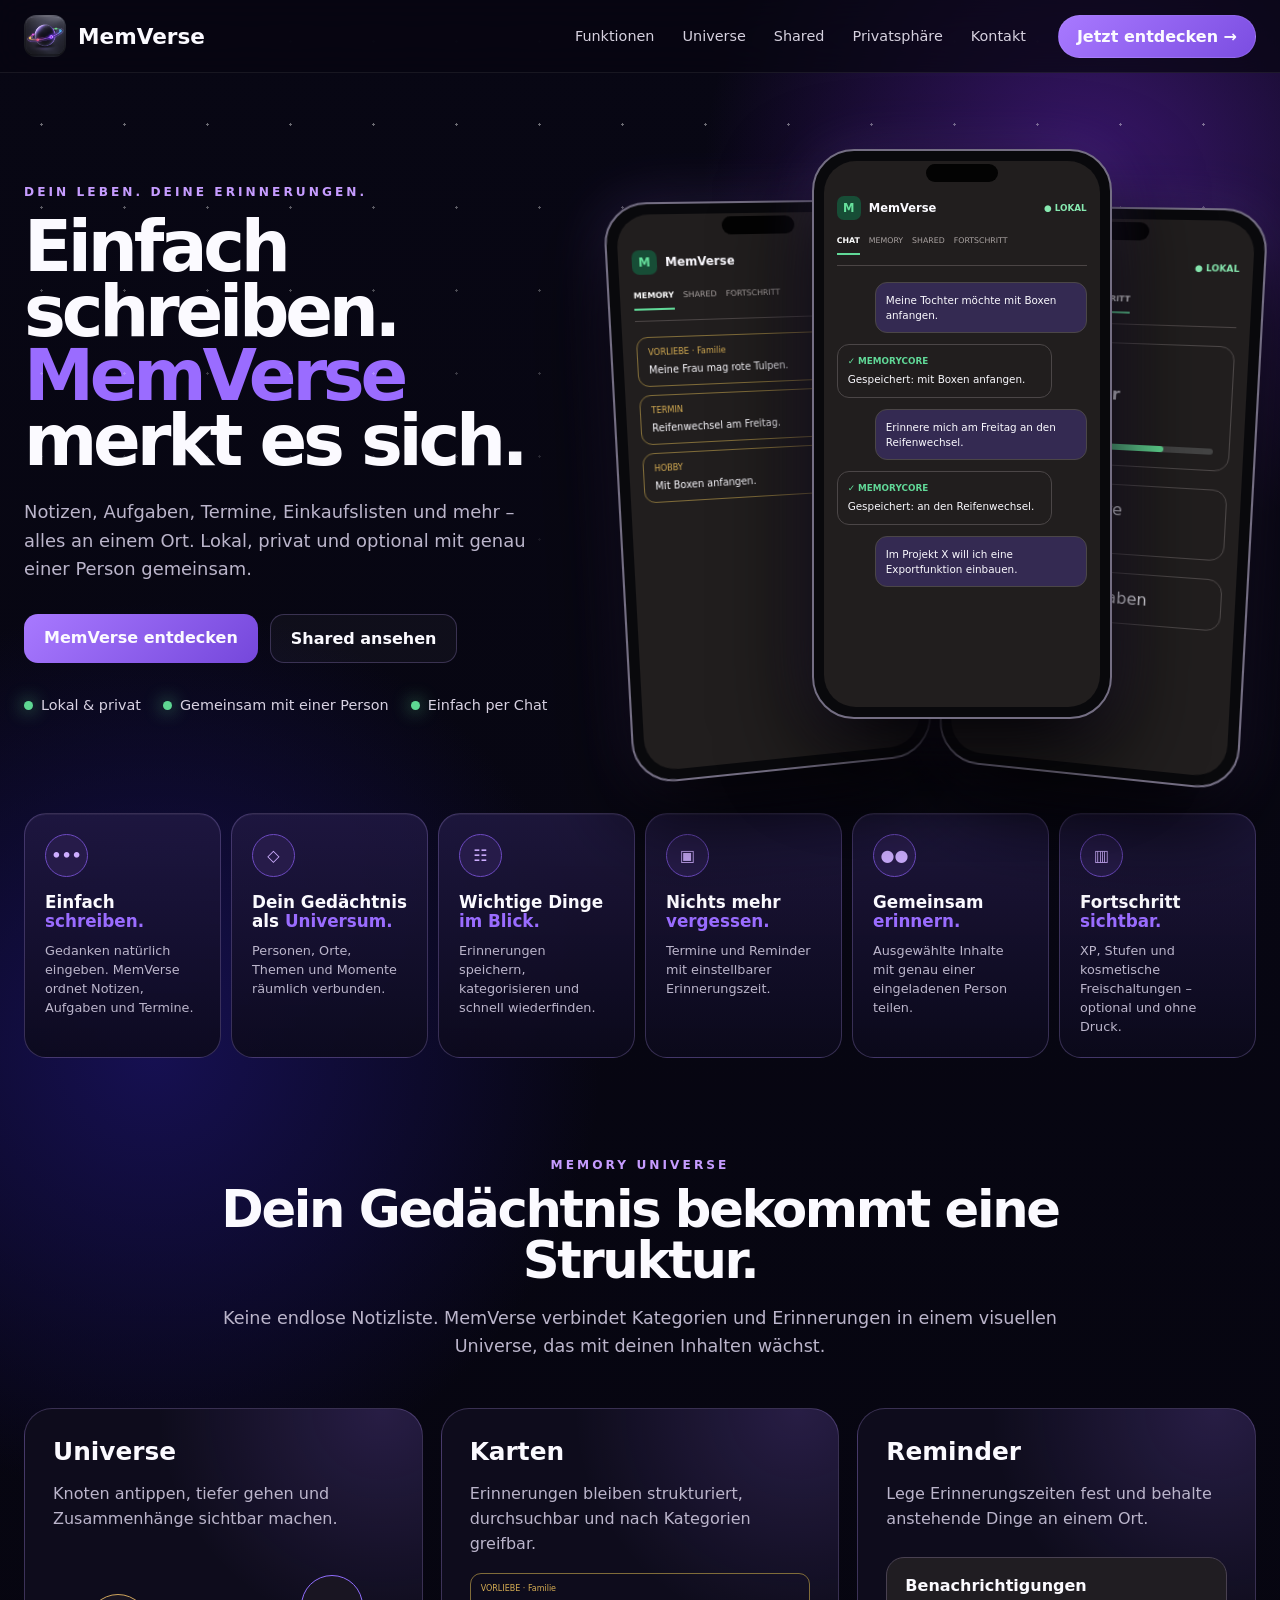
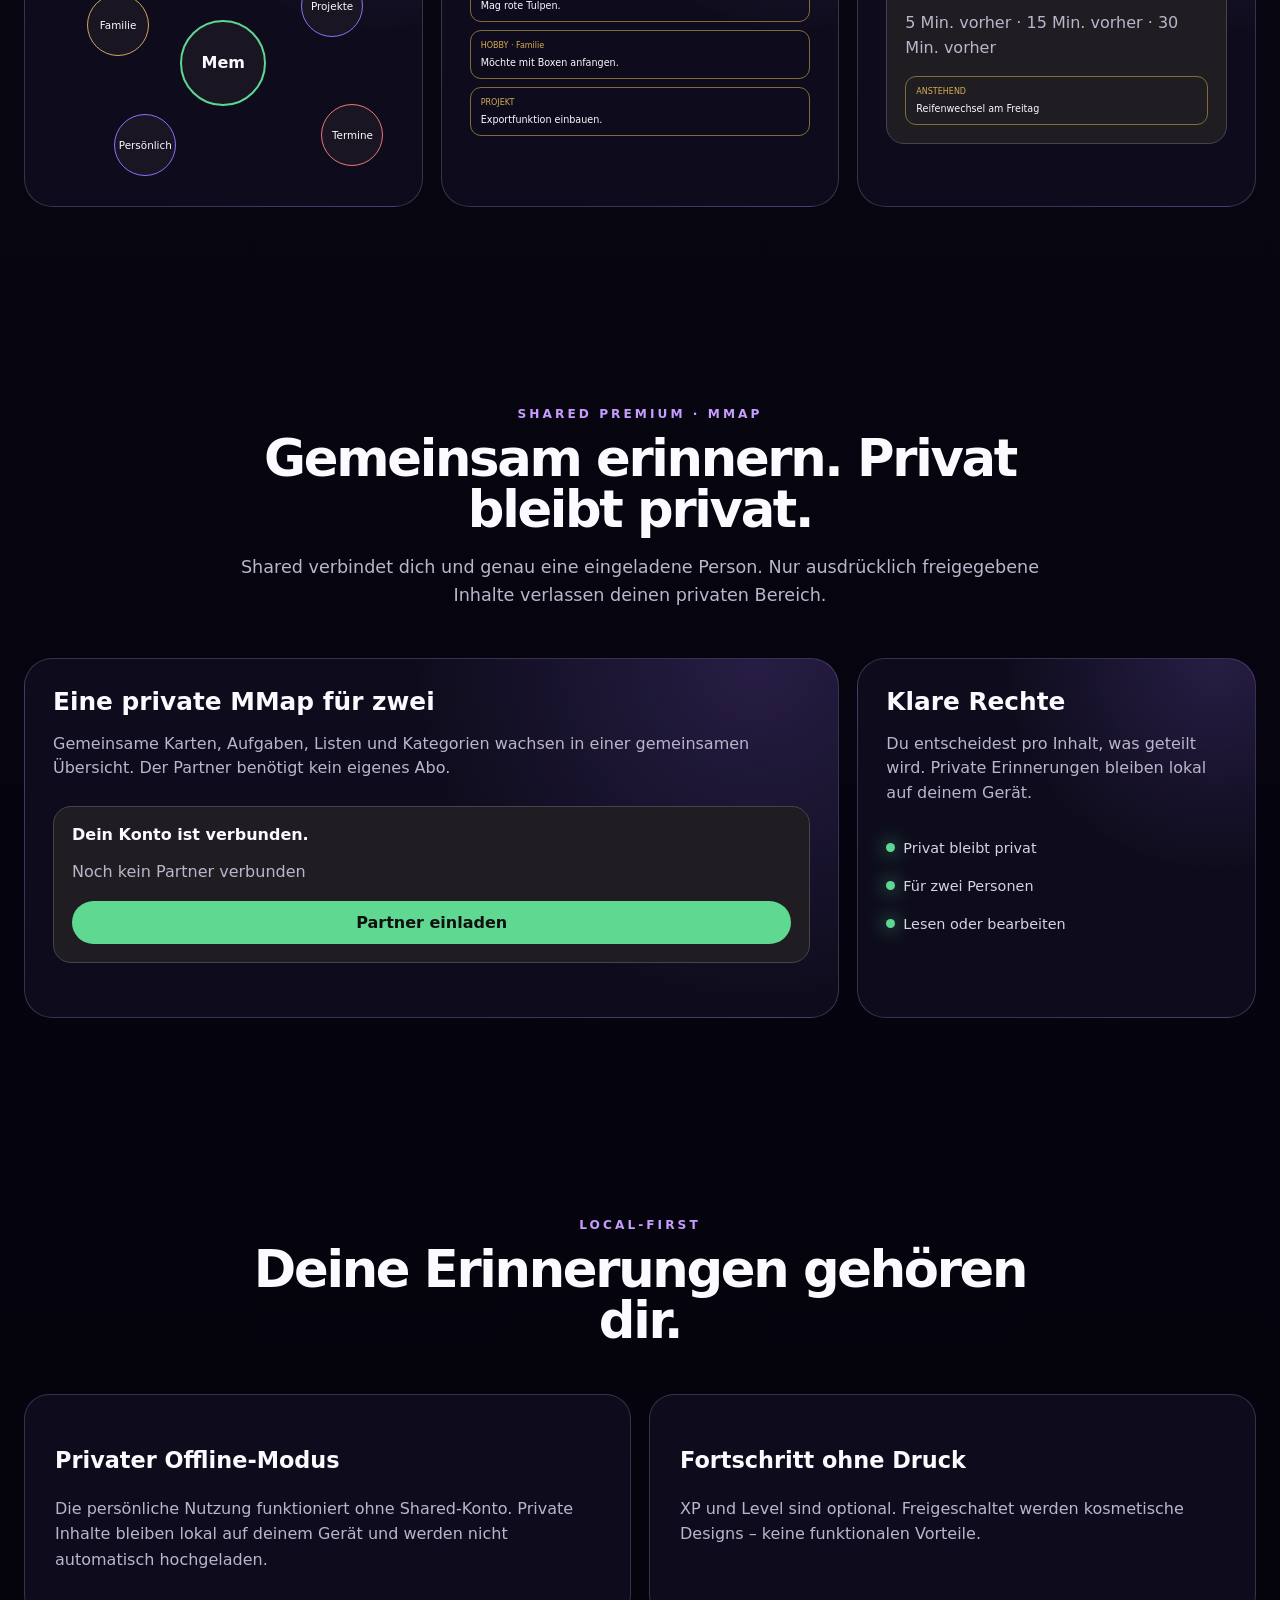
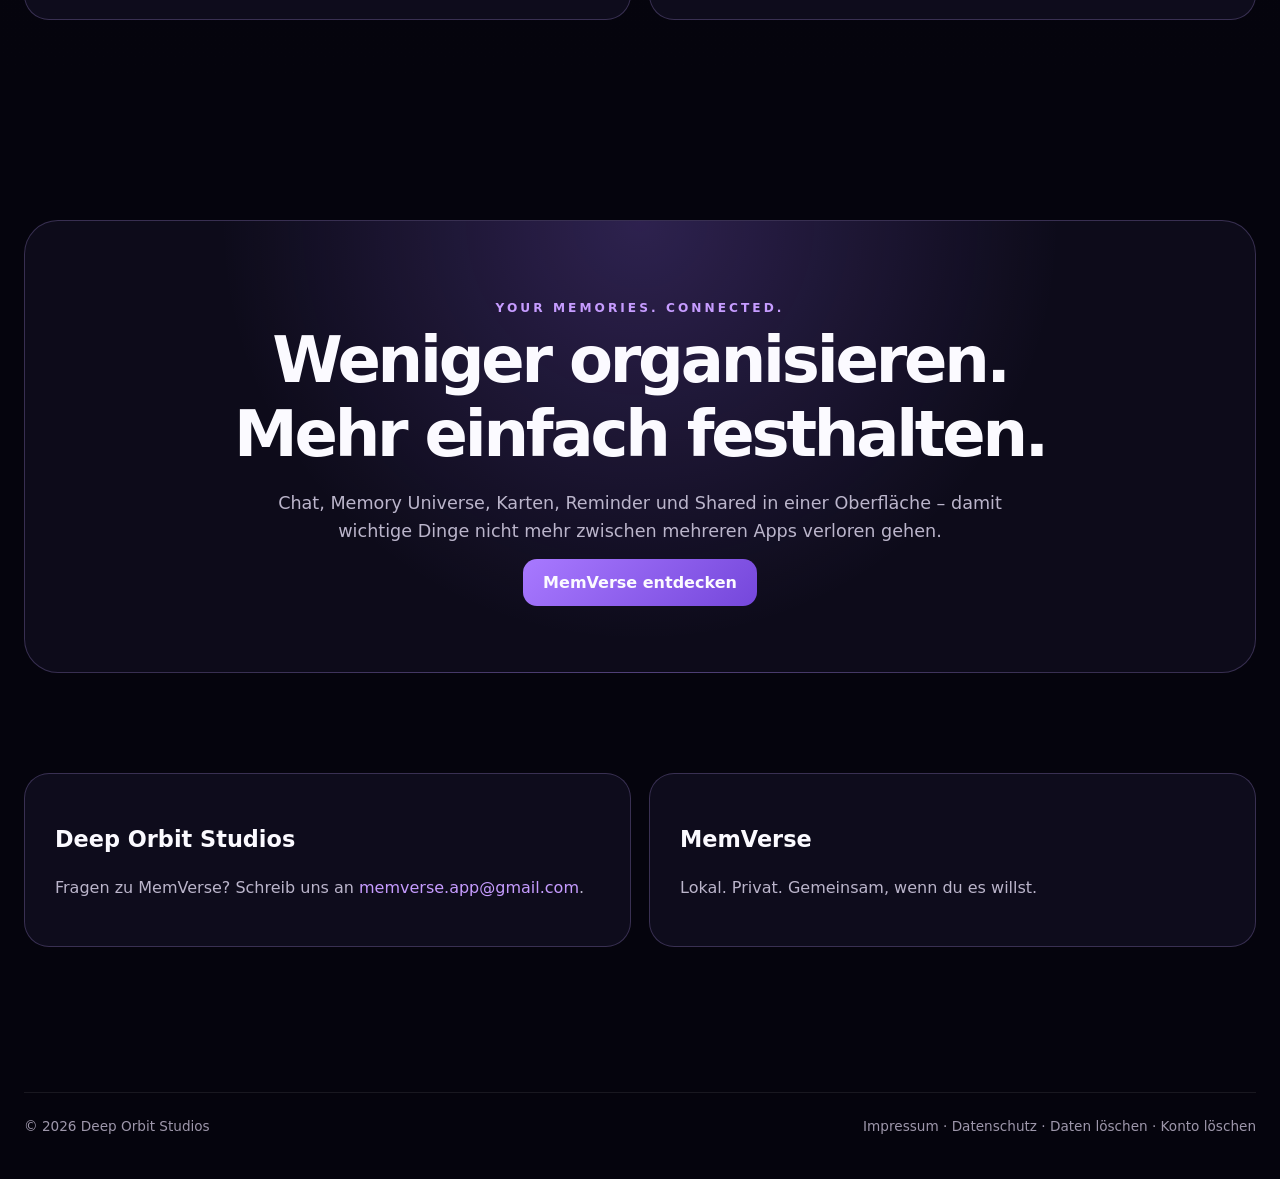
==== index.html @ f41ac32b "Restore MemVerse local impressum link" ====
<!doctype html>
<html lang="de"><head><meta charset="utf-8"><meta name="viewport" content="width=device-width,initial-scale=1">
<title>MemVerse — Einfach schreiben. MemVerse merkt es sich.</title>
<meta name="description" content="MemVerse verbindet Chat, Erinnerungen, Aufgaben, Termine und Shared in deinem persönlichen Memory Universe. Lokal, privat und optional gemeinsam.">
<meta name="theme-color" content="#090816"><link rel="icon" href="assets/memverse-app-icon.png">
<style>
:root{--bg:#070611;--panel:#111022;--panel2:#17142c;--text:#fbfaff;--muted:#bbb5cb;--violet:#9a6cff;--violet2:#c69cff;--green:#5ed792;--line:rgba(193,162,255,.24);--max:1440px}*{box-sizing:border-box}html{scroll-behavior:smooth}body{margin:0;color:var(--text);font-family:Inter,ui-sans-serif,system-ui,-apple-system,"Segoe UI",sans-serif;background:radial-gradient(circle at 85% 4%,#3a176d 0,transparent 24rem),radial-gradient(circle at 12% 24%,#161052 0,transparent 28rem),linear-gradient(#080714,#05040d 75%);overflow-x:hidden}body:before{content:"";position:fixed;inset:0;pointer-events:none;opacity:.5;background-image:radial-gradient(circle,#fff 0 1px,transparent 1.4px);background-size:83px 83px;mask-image:linear-gradient(#000,transparent 70%)}a{color:inherit;text-decoration:none}.wrap{width:min(var(--max),calc(100% - 48px));margin:auto}header{position:sticky;top:0;z-index:20;background:rgba(7,6,17,.72);backdrop-filter:blur(18px);border-bottom:1px solid rgba(255,255,255,.07)}nav{height:72px;display:flex;align-items:center;gap:32px}.brand{display:flex;align-items:center;gap:12px;font-weight:900;font-size:1.35rem;margin-right:auto}.brand img{width:42px;height:42px;border-radius:12px}.nav{display:flex;gap:28px;color:#d6d1df;font-size:.9rem}.pill{padding:11px 18px;border:1px solid var(--line);border-radius:999px;background:linear-gradient(135deg,#a879ff,#7b4de1);font-weight:800}.hero{min-height:700px;padding:76px 0 54px;display:grid;grid-template-columns:.9fr 1.1fr;gap:44px;align-items:center}.eyebrow{font-size:.76rem;letter-spacing:.25em;text-transform:uppercase;color:var(--violet2);font-weight:900}h1{font-size:clamp(3rem,5.5vw,6.2rem);line-height:.92;letter-spacing:-.06em;margin:16px 0 24px}h1 em{font-style:normal;color:var(--violet)}.lead{font-size:clamp(1.05rem,1.4vw,1.35rem);line-height:1.6;color:var(--muted);max-width:700px}.hero-actions{display:flex;gap:12px;flex-wrap:wrap;margin-top:30px}.btn{padding:14px 20px;border-radius:14px;border:1px solid var(--line);font-weight:800;background:rgba(255,255,255,.035)}.btn.primary{background:linear-gradient(135deg,#a879ff,#7547db);border:0}.proofs{display:flex;gap:22px;flex-wrap:wrap;margin-top:34px;color:#d8d2e2;font-size:.9rem}.proofs span{display:flex;align-items:center;gap:8px}.proofs i{width:9px;height:9px;border-radius:50%;background:var(--green);box-shadow:0 0 18px var(--green)}
.devices{position:relative;height:600px;perspective:1300px}.phone{position:absolute;width:300px;height:570px;border:2px solid #746e83;border-radius:42px;background:#09090c;padding:10px;box-shadow:0 35px 90px #000,0 0 55px rgba(154,108,255,.22);overflow:hidden}.phone:before{content:"";position:absolute;z-index:5;top:13px;left:50%;transform:translateX(-50%);width:72px;height:18px;border-radius:20px;background:#030303}.screen{height:100%;border-radius:32px;background:#211e1e;overflow:hidden;padding:25px 13px 12px}.p1{left:3%;top:52px;transform:rotateY(12deg) rotateZ(-3deg);z-index:1}.p2{left:32%;top:0;z-index:3}.p3{right:1%;top:58px;transform:rotateY(-12deg) rotateZ(3deg);z-index:2}.apphead{display:flex;align-items:center;gap:8px;font-size:.72rem;font-weight:800;margin:10px 0 16px}.miniicon{width:24px;height:24px;border-radius:7px;background:#174d36;color:#66e19d;display:grid;place-items:center}.local{margin-left:auto;color:#87e9b0;font-size:.55rem}.tabs{display:flex;gap:9px;font-size:.49rem;color:#a9a2a1;border-bottom:1px solid #4b4545;padding-bottom:10px}.tabs b{color:#fff;border-bottom:2px solid #61d998;padding-bottom:8px}.chat{display:grid;gap:11px;margin-top:16px}.bubble{font-size:.65rem;line-height:1.4;padding:10px;border-radius:12px;border:1px solid #4b4647}.bubble.me{margin-left:38px;background:#342a52}.bubble.ok{margin-right:35px}.ok strong{display:block;color:#61d998;font-size:.55rem;margin-bottom:5px}.cardlist{display:grid;gap:8px;margin-top:15px}.memcard{border:1px solid #806c39;border-radius:11px;padding:10px;font-size:.6rem}.memcard small{display:block;color:#d6ad53;margin-bottom:7px}.level{margin-top:18px;border:1px solid #4d4848;border-radius:14px;padding:15px}.level small{color:#e4bd6c}.level h3{font-size:1rem;margin:7px 0}.xp{color:#62da93;font-weight:900}.bar{height:6px;border-radius:10px;background:#444;margin-top:14px}.bar i{display:block;width:78%;height:100%;background:#61da92;border-radius:10px}
.feature-strip{display:grid;grid-template-columns:repeat(6,1fr);gap:10px;margin:10px auto 0}.feature{min-height:175px;padding:20px;border:1px solid var(--line);border-radius:22px;background:linear-gradient(180deg,rgba(33,25,67,.82),rgba(12,10,28,.9));box-shadow:inset 0 1px rgba(255,255,255,.05)}.ico{width:43px;height:43px;border-radius:50%;display:grid;place-items:center;background:#261b49;border:1px solid #6d4ac1;color:#cdaeff;margin-bottom:16px;font-weight:900}.feature h3{font-size:1.05rem;margin:0 0 9px;line-height:1.15}.feature h3 span{color:var(--violet)}.feature p{font-size:.8rem;line-height:1.5;color:var(--muted);margin:0}.section{padding:100px 0}.section-head{text-align:center;max-width:850px;margin:0 auto 48px}.section-head h2{font-size:clamp(2.2rem,4vw,4rem);line-height:1;letter-spacing:-.045em;margin:12px 0 18px}.section-head p{color:var(--muted);font-size:1.1rem;line-height:1.6}.showcase{display:grid;grid-template-columns:repeat(3,1fr);gap:18px}.show{min-height:360px;border:1px solid var(--line);border-radius:28px;padding:28px;background:radial-gradient(circle at 90% 0,rgba(154,108,255,.18),transparent 42%),#0e0c1c;overflow:hidden}.show h3{font-size:1.55rem;margin:0 0 8px}.show p{color:var(--muted);line-height:1.55}.orbit{height:230px;position:relative;margin-top:15px}.core,.node{position:absolute;border-radius:50%;display:grid;place-items:center;border:1px solid #916eff;background:#191522}.core{width:86px;height:86px;left:50%;top:50%;transform:translate(-50%,-50%);border:2px solid #5ed792;font-weight:900}.node{width:62px;height:62px;font-size:.65rem}.n1{left:10%;top:20%;border-color:#d0a65d}.n2{right:9%;top:12%}.n3{right:3%;bottom:5%;border-color:#ee7777}.n4{left:18%;bottom:1%}.sharebox{margin-top:25px;border:1px solid #494151;border-radius:18px;padding:18px;background:#201d22}.sharebox .invite{margin-top:15px;background:#5fd891;color:#111;border-radius:999px;text-align:center;padding:12px;font-weight:900}.privacy{display:grid;grid-template-columns:1fr 1fr;gap:18px}.privacy>div{padding:30px;border:1px solid var(--line);border-radius:25px;background:#0e0c1c}.privacy h3{font-size:1.4rem}.privacy p{color:var(--muted);line-height:1.6}.cta{text-align:center;padding:80px 28px;border:1px solid var(--line);border-radius:34px;background:radial-gradient(circle at 50% 0,rgba(154,108,255,.23),transparent 55%),#0d0b1a}.cta h2{font-size:clamp(2.4rem,5vw,5rem);letter-spacing:-.05em;margin:8px auto 18px}.cta p{max-width:760px;margin:0 auto 28px;color:var(--muted);font-size:1.1rem;line-height:1.6}footer{padding:45px 0;color:#9e97ab;font-size:.85rem}.foot{border-top:1px solid rgba(255,255,255,.08);padding-top:25px;display:flex;justify-content:space-between;gap:20px;flex-wrap:wrap}
@media(max-width:1100px){.hero{grid-template-columns:1fr}.devices{max-width:800px;width:100%;margin:auto}.feature-strip{grid-template-columns:repeat(3,1fr)}.showcase{grid-template-columns:1fr 1fr}}@media(max-width:700px){.wrap{width:min(100% - 24px,var(--max))}.nav{display:none}.hero{padding-top:55px}.devices{height:520px}.phone{width:245px;height:470px}.p1{left:-7%}.p2{left:23%}.p3{right:-8%}.feature-strip{grid-template-columns:1fr 1fr}.showcase,.privacy{grid-template-columns:1fr}.section{padding:72px 0}}@media(max-width:470px){.devices{height:440px}.phone{width:205px;height:405px;border-radius:32px}.screen{border-radius:24px;padding:20px 9px}.p1{left:-17%}.p2{left:18%}.p3{right:-18%}.feature-strip{grid-template-columns:1fr}.proofs{display:grid;gap:10px}}
</style></head><body>
<header><div class="wrap"><nav><a class="brand" href="#top"><img src="assets/memverse-app-icon.png" alt="MemVerse"><span>MemVerse</span></a><div class="nav"><a href="#funktionen">Funktionen</a><a href="#universe">Universe</a><a href="#shared">Shared</a><a href="#privat">Privatsphäre</a><a href="#kontakt">Kontakt</a></div><a class="pill" href="#funktionen">Jetzt entdecken →</a></nav></div></header>
<main id="top"><section class="wrap hero"><div><div class="eyebrow">Dein Leben. Deine Erinnerungen.</div><h1>Einfach schreiben.<br><em>MemVerse</em> merkt es sich.</h1><p class="lead">Notizen, Aufgaben, Termine, Einkaufslisten und mehr – alles an einem Ort. Lokal, privat und optional mit genau einer Person gemeinsam.</p><div class="hero-actions"><a class="btn primary" href="#funktionen">MemVerse entdecken</a><a class="btn" href="#shared">Shared ansehen</a></div><div class="proofs"><span><i></i>Lokal & privat</span><span><i></i>Gemeinsam mit einer Person</span><span><i></i>Einfach per Chat</span></div></div>
<div class="devices" aria-label="MemVerse App Vorschau">
<div class="phone p1"><div class="screen"><div class="apphead"><span class="miniicon">M</span>MemVerse<span class="local">● LOKAL</span></div><div class="tabs"><b>MEMORY</b><span>SHARED</span><span>FORTSCHRITT</span></div><div class="cardlist"><div class="memcard"><small>VORLIEBE · Familie</small>Meine Frau mag rote Tulpen.</div><div class="memcard"><small>TERMIN</small>Reifenwechsel am Freitag.</div><div class="memcard"><small>HOBBY</small>Mit Boxen anfangen.</div></div></div></div>
<div class="phone p2"><div class="screen"><div class="apphead"><span class="miniicon">M</span>MemVerse<span class="local">● LOKAL</span></div><div class="tabs"><b>CHAT</b><span>MEMORY</span><span>SHARED</span><span>FORTSCHRITT</span></div><div class="chat"><div class="bubble me">Meine Tochter möchte mit Boxen anfangen.</div><div class="bubble ok"><strong>✓ MEMORYCORE</strong>Gespeichert: mit Boxen anfangen.</div><div class="bubble me">Erinnere mich am Freitag an den Reifenwechsel.</div><div class="bubble ok"><strong>✓ MEMORYCORE</strong>Gespeichert: an den Reifenwechsel.</div><div class="bubble me">Im Projekt X will ich eine Exportfunktion einbauen.</div></div></div></div>
<div class="phone p3"><div class="screen"><div class="apphead"><span class="miniicon">M</span>MemVerse<span class="local">● LOKAL</span></div><div class="tabs"><span>MEMORY</span><span>SHARED</span><b>FORTSCHRITT</b></div><div class="level"><small>STUFE 3</small><h3>Funkenfänger</h3><div class="xp">360 XP</div><div class="bar"><i></i></div></div><div class="level"><b>9</b> &nbsp; Gespeicherte Gedanken</div><div class="level"><b>1</b> &nbsp; Offene Aufgaben</div></div></div></div></section>
<section id="funktionen" class="wrap"><div class="feature-strip"><article class="feature"><div class="ico">•••</div><h3>Einfach <span>schreiben.</span></h3><p>Gedanken natürlich eingeben. MemVerse ordnet Notizen, Aufgaben und Termine.</p></article><article class="feature"><div class="ico">◇</div><h3>Dein Gedächtnis als <span>Universum.</span></h3><p>Personen, Orte, Themen und Momente räumlich verbunden.</p></article><article class="feature"><div class="ico">☷</div><h3>Wichtige Dinge <span>im Blick.</span></h3><p>Erinnerungen speichern, kategorisieren und schnell wiederfinden.</p></article><article class="feature"><div class="ico">▣</div><h3>Nichts mehr <span>vergessen.</span></h3><p>Termine und Reminder mit einstellbarer Erinnerungszeit.</p></article><article class="feature"><div class="ico">●●</div><h3>Gemeinsam <span>erinnern.</span></h3><p>Ausgewählte Inhalte mit genau einer eingeladenen Person teilen.</p></article><article class="feature"><div class="ico">▥</div><h3>Fortschritt <span>sichtbar.</span></h3><p>XP, Stufen und kosmetische Freischaltungen – optional und ohne Druck.</p></article></div></section>
<section id="universe" class="wrap section"><div class="section-head"><div class="eyebrow">Memory Universe</div><h2>Dein Gedächtnis bekommt eine Struktur.</h2><p>Keine endlose Notizliste. MemVerse verbindet Kategorien und Erinnerungen in einem visuellen Universe, das mit deinen Inhalten wächst.</p></div><div class="showcase"><article class="show"><h3>Universe</h3><p>Knoten antippen, tiefer gehen und Zusammenhänge sichtbar machen.</p><div class="orbit"><div class="core">Mem</div><div class="node n1">Familie</div><div class="node n2">Projekte</div><div class="node n3">Termine</div><div class="node n4">Persönlich</div></div></article><article class="show"><h3>Karten</h3><p>Erinnerungen bleiben strukturiert, durchsuchbar und nach Kategorien greifbar.</p><div class="cardlist"><div class="memcard"><small>VORLIEBE · Familie</small>Mag rote Tulpen.</div><div class="memcard"><small>HOBBY · Familie</small>Möchte mit Boxen anfangen.</div><div class="memcard"><small>PROJEKT</small>Exportfunktion einbauen.</div></div></article><article class="show"><h3>Reminder</h3><p>Lege Erinnerungszeiten fest und behalte anstehende Dinge an einem Ort.</p><div class="sharebox"><b>Benachrichtigungen</b><p>5 Min. vorher · 15 Min. vorher · 30 Min. vorher</p><div class="memcard"><small>ANSTEHEND</small>Reifenwechsel am Freitag</div></div></article></div></section>
<section id="shared" class="wrap section"><div class="section-head"><div class="eyebrow">Shared Premium · MMap</div><h2>Gemeinsam erinnern. Privat bleibt privat.</h2><p>Shared verbindet dich und genau eine eingeladene Person. Nur ausdrücklich freigegebene Inhalte verlassen deinen privaten Bereich.</p></div><div class="showcase"><article class="show" style="grid-column:span 2"><h3>Eine private MMap für zwei</h3><p>Gemeinsame Karten, Aufgaben, Listen und Kategorien wachsen in einer gemeinsamen Übersicht. Der Partner benötigt kein eigenes Abo.</p><div class="sharebox"><b>Dein Konto ist verbunden.</b><p>Noch kein Partner verbunden</p><div class="invite">Partner einladen</div></div></article><article class="show"><h3>Klare Rechte</h3><p>Du entscheidest pro Inhalt, was geteilt wird. Private Erinnerungen bleiben lokal auf deinem Gerät.</p><div class="proofs" style="display:grid"><span><i></i>Privat bleibt privat</span><span><i></i>Für zwei Personen</span><span><i></i>Lesen oder bearbeiten</span></div></article></div></section>
<section id="privat" class="wrap section"><div class="section-head"><div class="eyebrow">Local-first</div><h2>Deine Erinnerungen gehören dir.</h2></div><div class="privacy"><div><h3>Privater Offline-Modus</h3><p>Die persönliche Nutzung funktioniert ohne Shared-Konto. Private Inhalte bleiben lokal auf deinem Gerät und werden nicht automatisch hochgeladen.</p></div><div><h3>Fortschritt ohne Druck</h3><p>XP und Level sind optional. Freigeschaltet werden kosmetische Designs – keine funktionalen Vorteile.</p></div></div></section>
<section class="wrap section"><div class="cta"><div class="eyebrow">Your memories. Connected.</div><h2>Weniger organisieren.<br>Mehr einfach festhalten.</h2><p>Chat, Memory Universe, Karten, Reminder und Shared in einer Oberfläche – damit wichtige Dinge nicht mehr zwischen mehreren Apps verloren gehen.</p><a class="btn primary" href="#top">MemVerse entdecken</a></div></section>
<section id="kontakt" class="wrap section" style="padding-top:0"><div class="privacy"><div><h3>Deep Orbit Studios</h3><p>Fragen zu MemVerse? Schreib uns an <a style="color:var(--violet2)" href="mailto:memverse.app@gmail.com">memverse.app@gmail.com</a>.</p></div><div><h3>MemVerse</h3><p>Lokal. Privat. Gemeinsam, wenn du es willst.</p></div></div></section></main>
<footer><div class="wrap foot"><span>© 2026 Deep Orbit Studios</span><span><a href="impressum.html">Impressum</a> · <a href="privacy.html">Datenschutz</a> · <a href="data-deletion.html">Daten löschen</a> · <a href="delete-account.html">Konto löschen</a></span></div></footer>
</body></html>
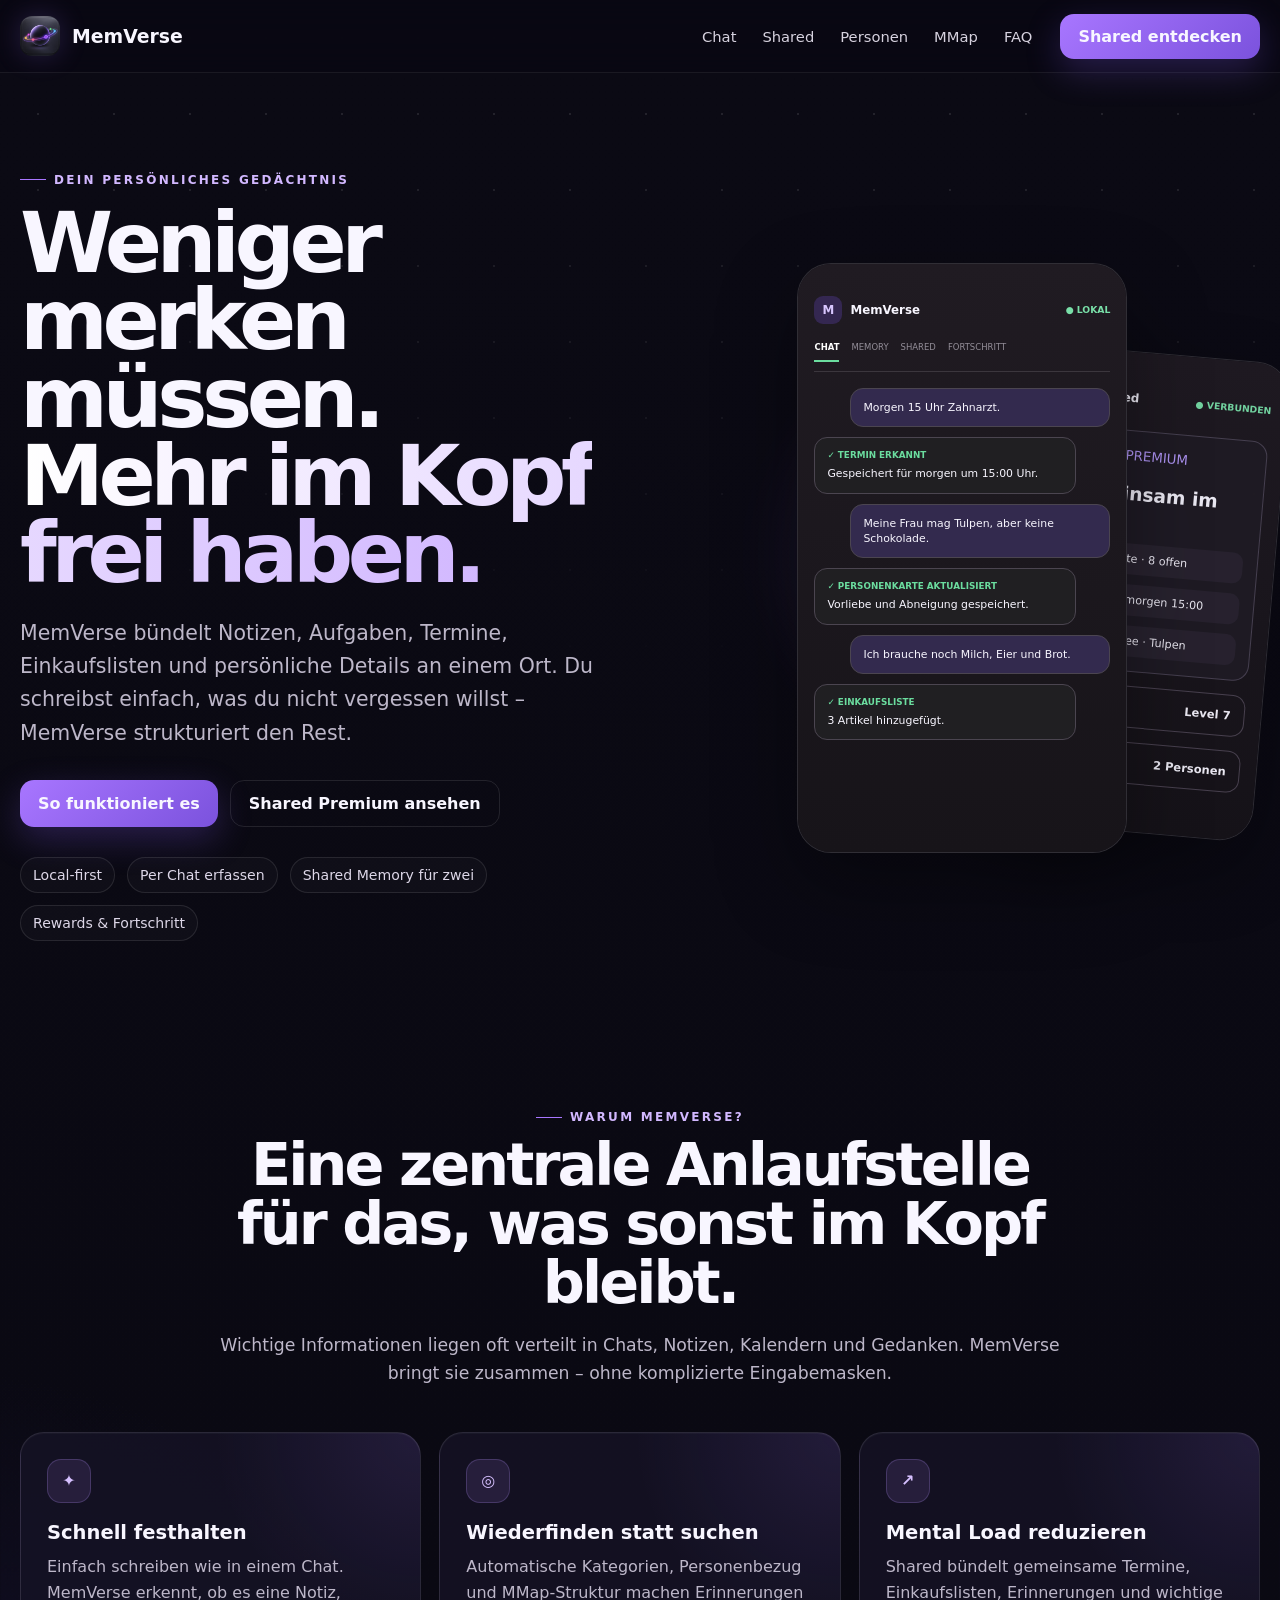
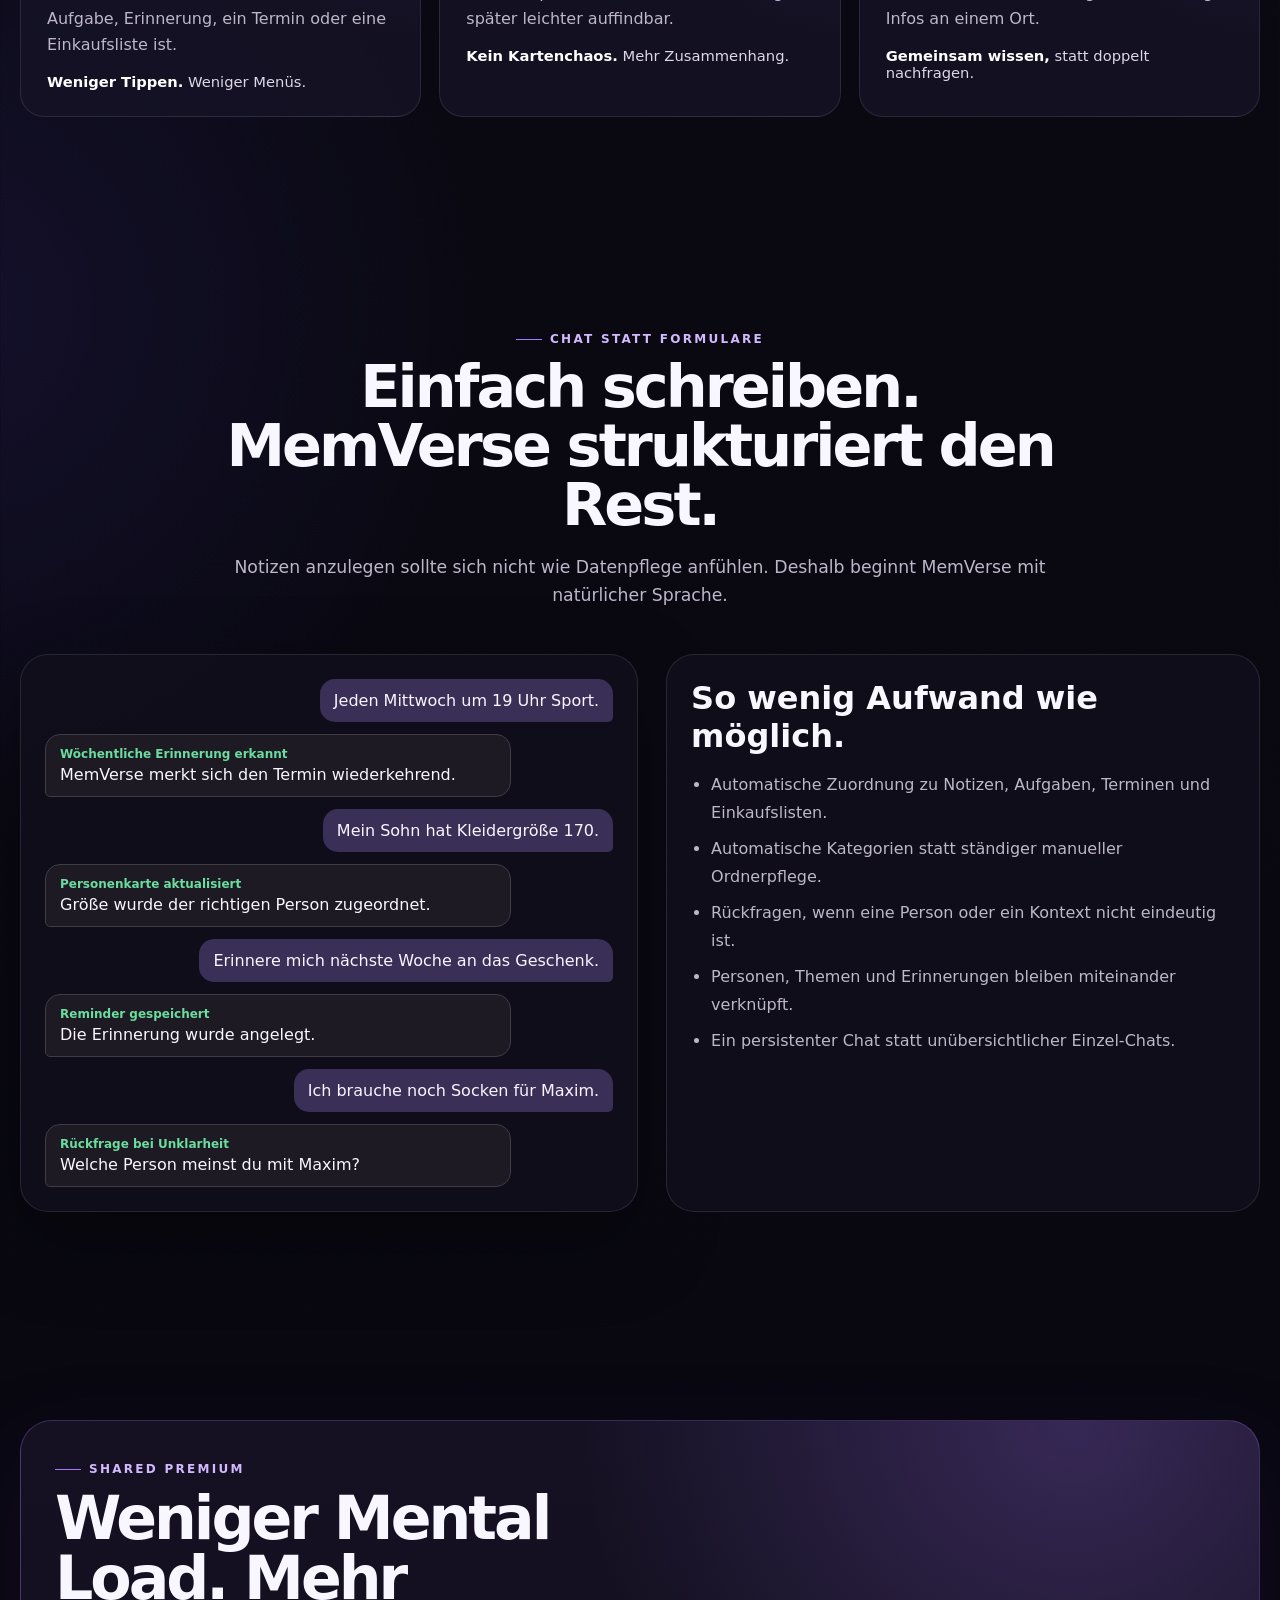
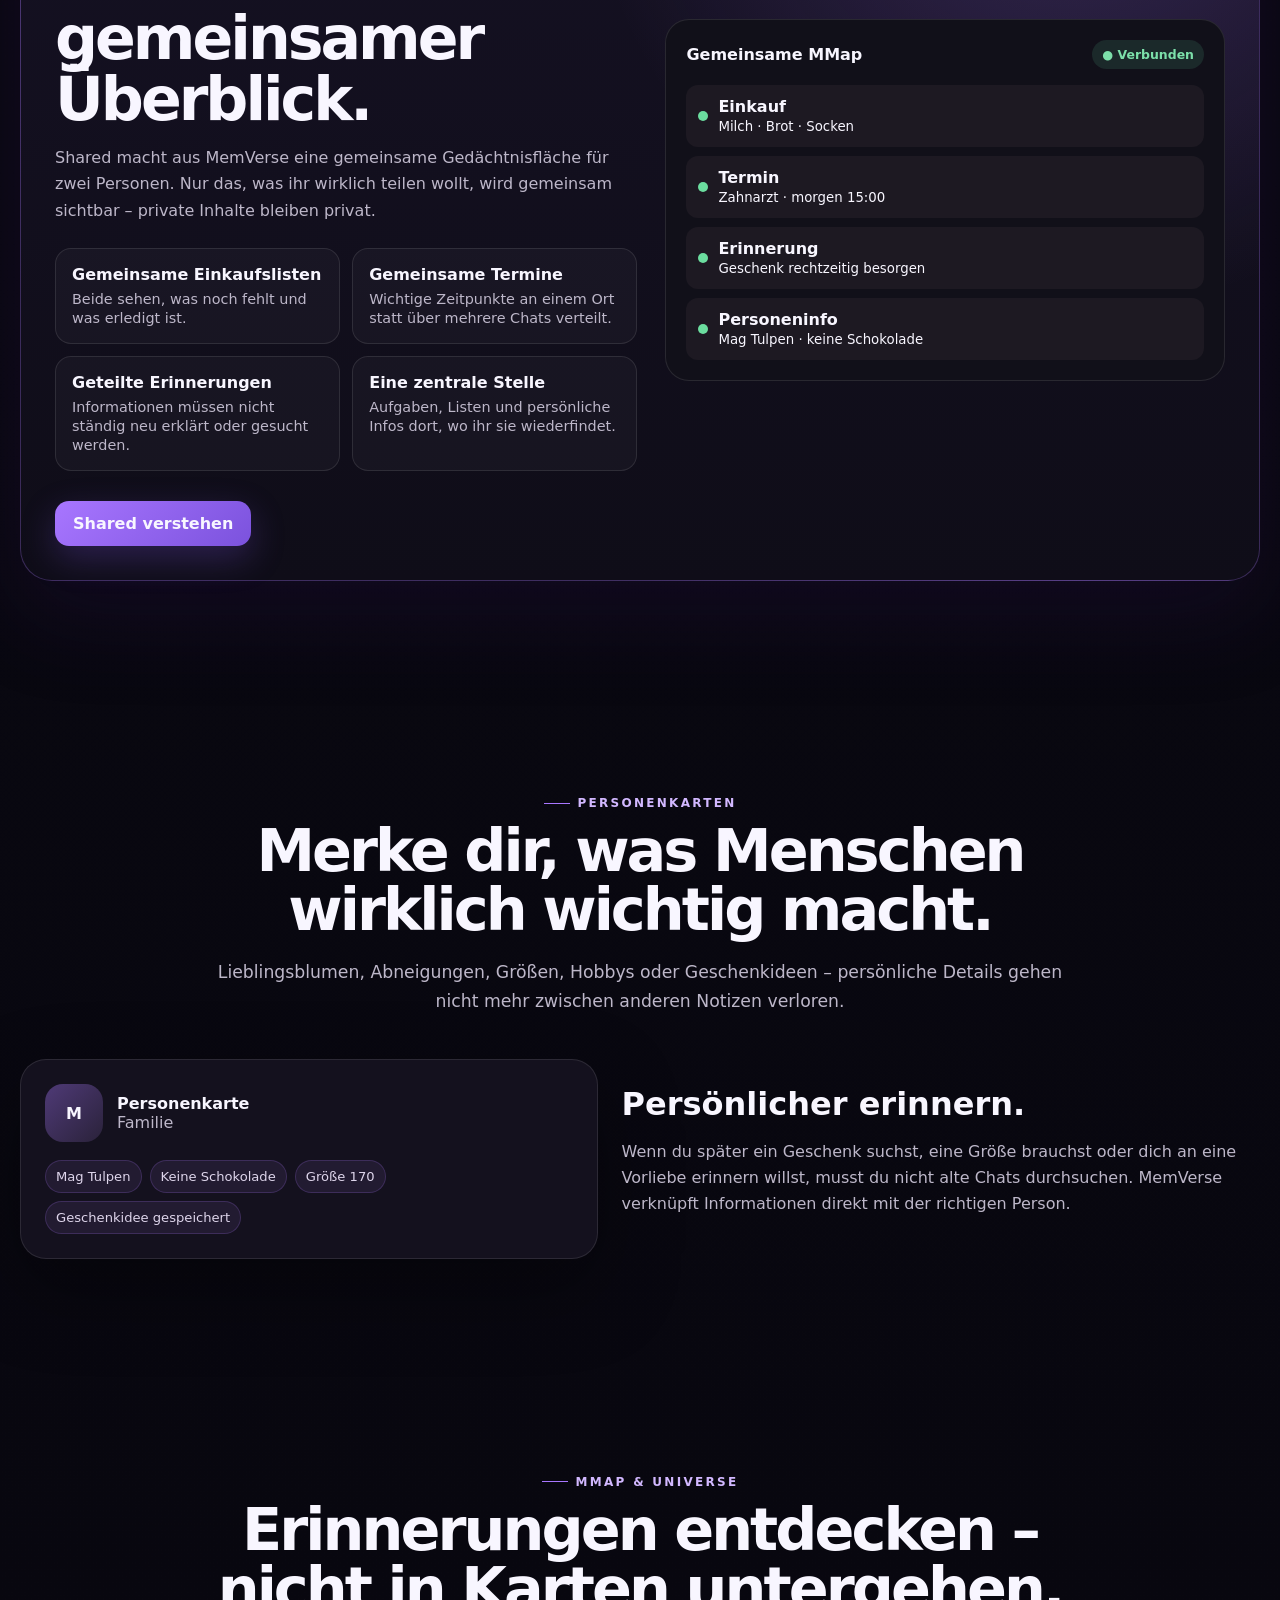
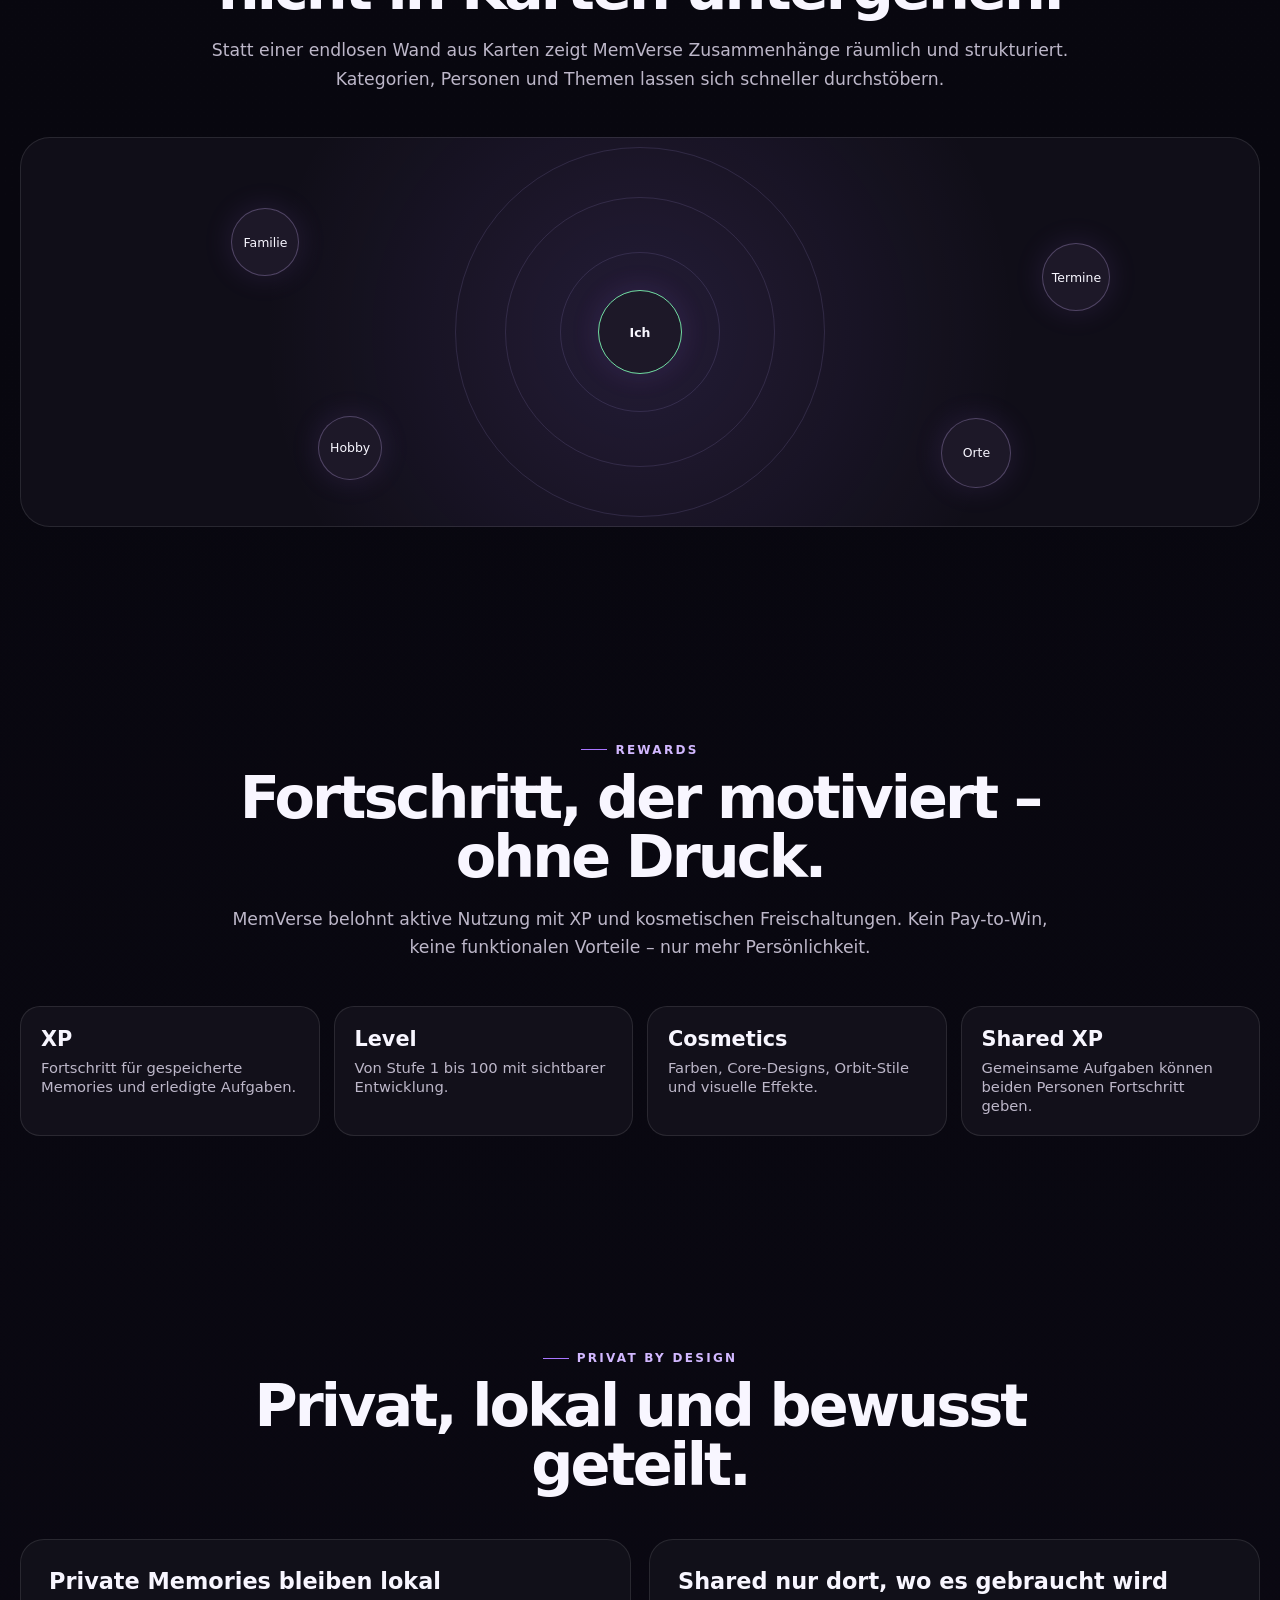
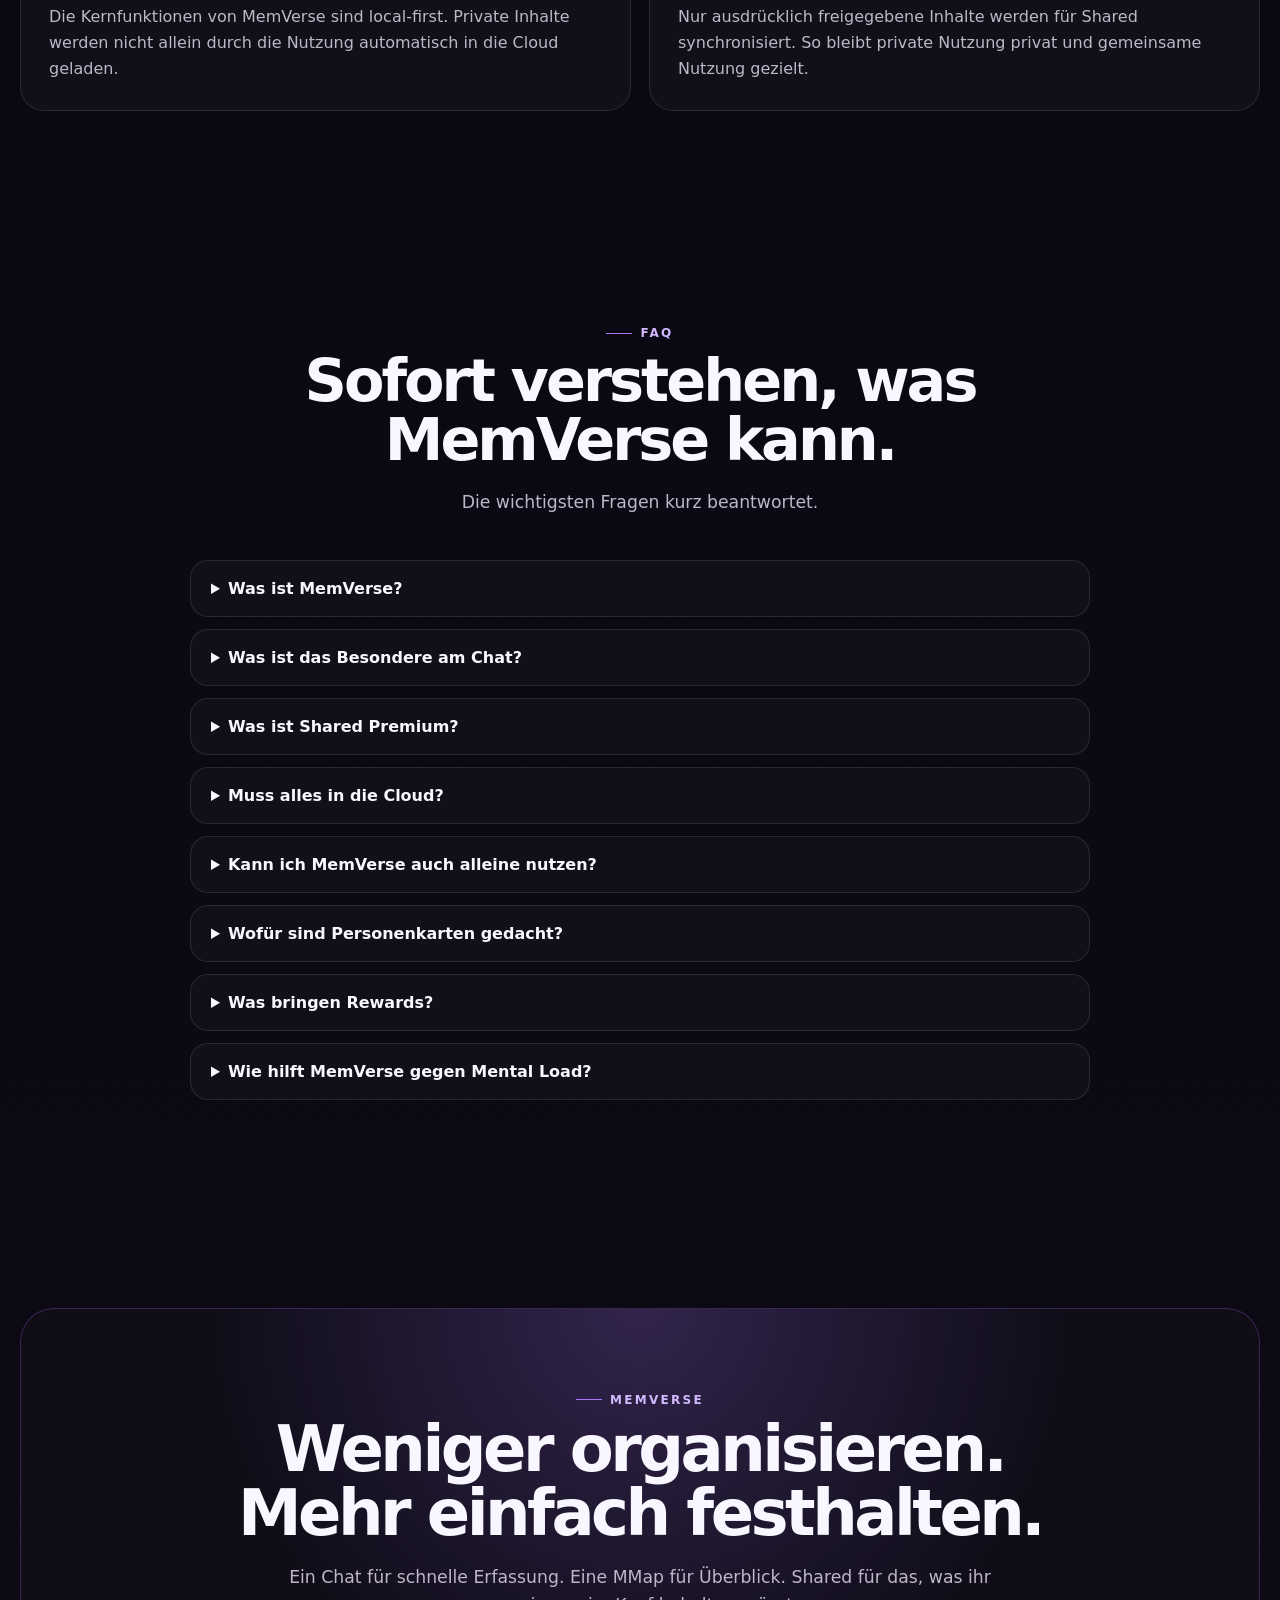
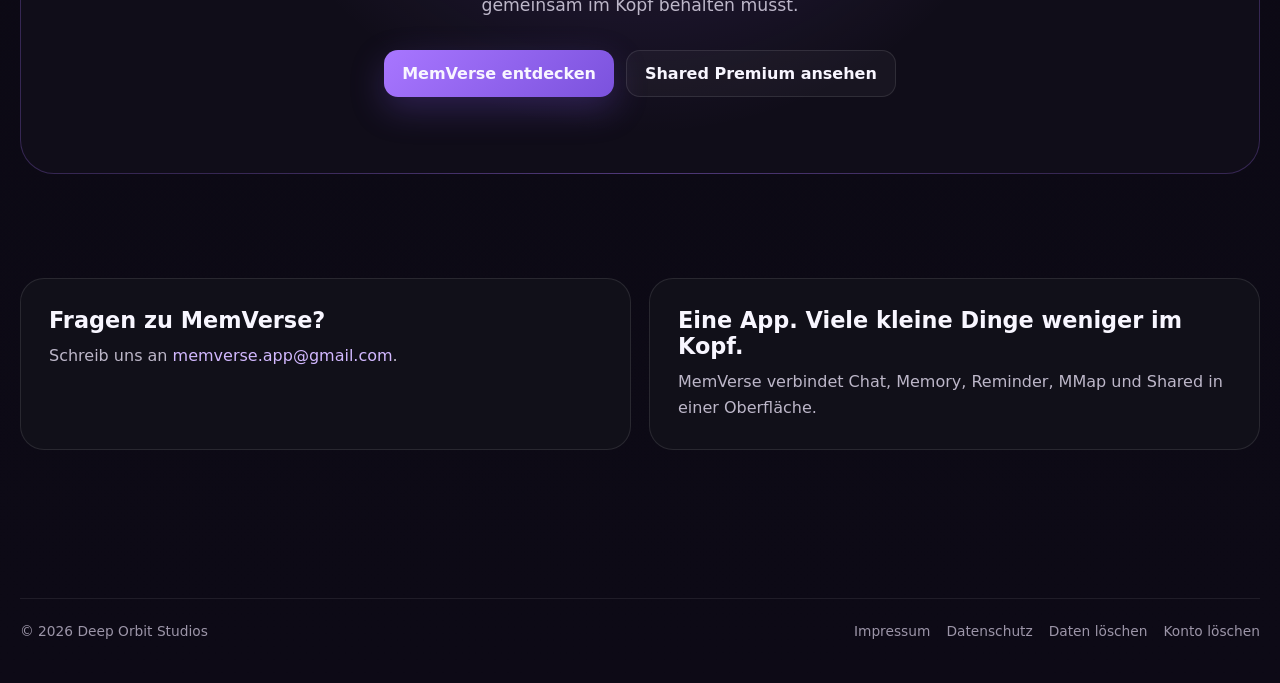
==== commit 49be6378: "Redesign MemVerse landing page around chat, Shared and MMap" ====
--- a/index.html
+++ b/index.html
@@ -1,25 +1,437 @@
 <!doctype html>
-<html lang="de"><head><meta charset="utf-8"><meta name="viewport" content="width=device-width,initial-scale=1">
-<title>MemVerse — Einfach schreiben. MemVerse merkt es sich.</title>
-<meta name="description" content="MemVerse verbindet Chat, Erinnerungen, Aufgaben, Termine und Shared in deinem persönlichen Memory Universe. Lokal, privat und optional gemeinsam.">
-<meta name="theme-color" content="#090816"><link rel="icon" href="assets/memverse-app-icon.png">
+<html lang="de">
+<head>
+<meta charset="utf-8">
+<meta name="viewport" content="width=device-width,initial-scale=1">
+<title>MemVerse — Weniger merken müssen. Mehr im Kopf frei haben.</title>
+<meta name="description" content="MemVerse bündelt Notizen, Erinnerungen, Termine, Einkaufslisten und persönliche Details an einem Ort. Einfach per Chat erfassen, lokal organisieren und ausgewählte Inhalte mit einer Person teilen.">
+<meta name="theme-color" content="#0b0914">
+<link rel="icon" href="assets/memverse-app-icon.png">
 <style>
-:root{--bg:#070611;--panel:#111022;--panel2:#17142c;--text:#fbfaff;--muted:#bbb5cb;--violet:#9a6cff;--violet2:#c69cff;--green:#5ed792;--line:rgba(193,162,255,.24);--max:1440px}*{box-sizing:border-box}html{scroll-behavior:smooth}body{margin:0;color:var(--text);font-family:Inter,ui-sans-serif,system-ui,-apple-system,"Segoe UI",sans-serif;background:radial-gradient(circle at 85% 4%,#3a176d 0,transparent 24rem),radial-gradient(circle at 12% 24%,#161052 0,transparent 28rem),linear-gradient(#080714,#05040d 75%);overflow-x:hidden}body:before{content:"";position:fixed;inset:0;pointer-events:none;opacity:.5;background-image:radial-gradient(circle,#fff 0 1px,transparent 1.4px);background-size:83px 83px;mask-image:linear-gradient(#000,transparent 70%)}a{color:inherit;text-decoration:none}.wrap{width:min(var(--max),calc(100% - 48px));margin:auto}header{position:sticky;top:0;z-index:20;background:rgba(7,6,17,.72);backdrop-filter:blur(18px);border-bottom:1px solid rgba(255,255,255,.07)}nav{height:72px;display:flex;align-items:center;gap:32px}.brand{display:flex;align-items:center;gap:12px;font-weight:900;font-size:1.35rem;margin-right:auto}.brand img{width:42px;height:42px;border-radius:12px}.nav{display:flex;gap:28px;color:#d6d1df;font-size:.9rem}.pill{padding:11px 18px;border:1px solid var(--line);border-radius:999px;background:linear-gradient(135deg,#a879ff,#7b4de1);font-weight:800}.hero{min-height:700px;padding:76px 0 54px;display:grid;grid-template-columns:.9fr 1.1fr;gap:44px;align-items:center}.eyebrow{font-size:.76rem;letter-spacing:.25em;text-transform:uppercase;color:var(--violet2);font-weight:900}h1{font-size:clamp(3rem,5.5vw,6.2rem);line-height:.92;letter-spacing:-.06em;margin:16px 0 24px}h1 em{font-style:normal;color:var(--violet)}.lead{font-size:clamp(1.05rem,1.4vw,1.35rem);line-height:1.6;color:var(--muted);max-width:700px}.hero-actions{display:flex;gap:12px;flex-wrap:wrap;margin-top:30px}.btn{padding:14px 20px;border-radius:14px;border:1px solid var(--line);font-weight:800;background:rgba(255,255,255,.035)}.btn.primary{background:linear-gradient(135deg,#a879ff,#7547db);border:0}.proofs{display:flex;gap:22px;flex-wrap:wrap;margin-top:34px;color:#d8d2e2;font-size:.9rem}.proofs span{display:flex;align-items:center;gap:8px}.proofs i{width:9px;height:9px;border-radius:50%;background:var(--green);box-shadow:0 0 18px var(--green)}
-.devices{position:relative;height:600px;perspective:1300px}.phone{position:absolute;width:300px;height:570px;border:2px solid #746e83;border-radius:42px;background:#09090c;padding:10px;box-shadow:0 35px 90px #000,0 0 55px rgba(154,108,255,.22);overflow:hidden}.phone:before{content:"";position:absolute;z-index:5;top:13px;left:50%;transform:translateX(-50%);width:72px;height:18px;border-radius:20px;background:#030303}.screen{height:100%;border-radius:32px;background:#211e1e;overflow:hidden;padding:25px 13px 12px}.p1{left:3%;top:52px;transform:rotateY(12deg) rotateZ(-3deg);z-index:1}.p2{left:32%;top:0;z-index:3}.p3{right:1%;top:58px;transform:rotateY(-12deg) rotateZ(3deg);z-index:2}.apphead{display:flex;align-items:center;gap:8px;font-size:.72rem;font-weight:800;margin:10px 0 16px}.miniicon{width:24px;height:24px;border-radius:7px;background:#174d36;color:#66e19d;display:grid;place-items:center}.local{margin-left:auto;color:#87e9b0;font-size:.55rem}.tabs{display:flex;gap:9px;font-size:.49rem;color:#a9a2a1;border-bottom:1px solid #4b4545;padding-bottom:10px}.tabs b{color:#fff;border-bottom:2px solid #61d998;padding-bottom:8px}.chat{display:grid;gap:11px;margin-top:16px}.bubble{font-size:.65rem;line-height:1.4;padding:10px;border-radius:12px;border:1px solid #4b4647}.bubble.me{margin-left:38px;background:#342a52}.bubble.ok{margin-right:35px}.ok strong{display:block;color:#61d998;font-size:.55rem;margin-bottom:5px}.cardlist{display:grid;gap:8px;margin-top:15px}.memcard{border:1px solid #806c39;border-radius:11px;padding:10px;font-size:.6rem}.memcard small{display:block;color:#d6ad53;margin-bottom:7px}.level{margin-top:18px;border:1px solid #4d4848;border-radius:14px;padding:15px}.level small{color:#e4bd6c}.level h3{font-size:1rem;margin:7px 0}.xp{color:#62da93;font-weight:900}.bar{height:6px;border-radius:10px;background:#444;margin-top:14px}.bar i{display:block;width:78%;height:100%;background:#61da92;border-radius:10px}
-.feature-strip{display:grid;grid-template-columns:repeat(6,1fr);gap:10px;margin:10px auto 0}.feature{min-height:175px;padding:20px;border:1px solid var(--line);border-radius:22px;background:linear-gradient(180deg,rgba(33,25,67,.82),rgba(12,10,28,.9));box-shadow:inset 0 1px rgba(255,255,255,.05)}.ico{width:43px;height:43px;border-radius:50%;display:grid;place-items:center;background:#261b49;border:1px solid #6d4ac1;color:#cdaeff;margin-bottom:16px;font-weight:900}.feature h3{font-size:1.05rem;margin:0 0 9px;line-height:1.15}.feature h3 span{color:var(--violet)}.feature p{font-size:.8rem;line-height:1.5;color:var(--muted);margin:0}.section{padding:100px 0}.section-head{text-align:center;max-width:850px;margin:0 auto 48px}.section-head h2{font-size:clamp(2.2rem,4vw,4rem);line-height:1;letter-spacing:-.045em;margin:12px 0 18px}.section-head p{color:var(--muted);font-size:1.1rem;line-height:1.6}.showcase{display:grid;grid-template-columns:repeat(3,1fr);gap:18px}.show{min-height:360px;border:1px solid var(--line);border-radius:28px;padding:28px;background:radial-gradient(circle at 90% 0,rgba(154,108,255,.18),transparent 42%),#0e0c1c;overflow:hidden}.show h3{font-size:1.55rem;margin:0 0 8px}.show p{color:var(--muted);line-height:1.55}.orbit{height:230px;position:relative;margin-top:15px}.core,.node{position:absolute;border-radius:50%;display:grid;place-items:center;border:1px solid #916eff;background:#191522}.core{width:86px;height:86px;left:50%;top:50%;transform:translate(-50%,-50%);border:2px solid #5ed792;font-weight:900}.node{width:62px;height:62px;font-size:.65rem}.n1{left:10%;top:20%;border-color:#d0a65d}.n2{right:9%;top:12%}.n3{right:3%;bottom:5%;border-color:#ee7777}.n4{left:18%;bottom:1%}.sharebox{margin-top:25px;border:1px solid #494151;border-radius:18px;padding:18px;background:#201d22}.sharebox .invite{margin-top:15px;background:#5fd891;color:#111;border-radius:999px;text-align:center;padding:12px;font-weight:900}.privacy{display:grid;grid-template-columns:1fr 1fr;gap:18px}.privacy>div{padding:30px;border:1px solid var(--line);border-radius:25px;background:#0e0c1c}.privacy h3{font-size:1.4rem}.privacy p{color:var(--muted);line-height:1.6}.cta{text-align:center;padding:80px 28px;border:1px solid var(--line);border-radius:34px;background:radial-gradient(circle at 50% 0,rgba(154,108,255,.23),transparent 55%),#0d0b1a}.cta h2{font-size:clamp(2.4rem,5vw,5rem);letter-spacing:-.05em;margin:8px auto 18px}.cta p{max-width:760px;margin:0 auto 28px;color:var(--muted);font-size:1.1rem;line-height:1.6}footer{padding:45px 0;color:#9e97ab;font-size:.85rem}.foot{border-top:1px solid rgba(255,255,255,.08);padding-top:25px;display:flex;justify-content:space-between;gap:20px;flex-wrap:wrap}
-@media(max-width:1100px){.hero{grid-template-columns:1fr}.devices{max-width:800px;width:100%;margin:auto}.feature-strip{grid-template-columns:repeat(3,1fr)}.showcase{grid-template-columns:1fr 1fr}}@media(max-width:700px){.wrap{width:min(100% - 24px,var(--max))}.nav{display:none}.hero{padding-top:55px}.devices{height:520px}.phone{width:245px;height:470px}.p1{left:-7%}.p2{left:23%}.p3{right:-8%}.feature-strip{grid-template-columns:1fr 1fr}.showcase,.privacy{grid-template-columns:1fr}.section{padding:72px 0}}@media(max-width:470px){.devices{height:440px}.phone{width:205px;height:405px;border-radius:32px}.screen{border-radius:24px;padding:20px 9px}.p1{left:-17%}.p2{left:18%}.p3{right:-18%}.feature-strip{grid-template-columns:1fr}.proofs{display:grid;gap:10px}}
-</style></head><body>
-<header><div class="wrap"><nav><a class="brand" href="#top"><img src="assets/memverse-app-icon.png" alt="MemVerse"><span>MemVerse</span></a><div class="nav"><a href="#funktionen">Funktionen</a><a href="#universe">Universe</a><a href="#shared">Shared</a><a href="#privat">Privatsphäre</a><a href="#kontakt">Kontakt</a></div><a class="pill" href="#funktionen">Jetzt entdecken →</a></nav></div></header>
-<main id="top"><section class="wrap hero"><div><div class="eyebrow">Dein Leben. Deine Erinnerungen.</div><h1>Einfach schreiben.<br><em>MemVerse</em> merkt es sich.</h1><p class="lead">Notizen, Aufgaben, Termine, Einkaufslisten und mehr – alles an einem Ort. Lokal, privat und optional mit genau einer Person gemeinsam.</p><div class="hero-actions"><a class="btn primary" href="#funktionen">MemVerse entdecken</a><a class="btn" href="#shared">Shared ansehen</a></div><div class="proofs"><span><i></i>Lokal & privat</span><span><i></i>Gemeinsam mit einer Person</span><span><i></i>Einfach per Chat</span></div></div>
-<div class="devices" aria-label="MemVerse App Vorschau">
-<div class="phone p1"><div class="screen"><div class="apphead"><span class="miniicon">M</span>MemVerse<span class="local">● LOKAL</span></div><div class="tabs"><b>MEMORY</b><span>SHARED</span><span>FORTSCHRITT</span></div><div class="cardlist"><div class="memcard"><small>VORLIEBE · Familie</small>Meine Frau mag rote Tulpen.</div><div class="memcard"><small>TERMIN</small>Reifenwechsel am Freitag.</div><div class="memcard"><small>HOBBY</small>Mit Boxen anfangen.</div></div></div></div>
-<div class="phone p2"><div class="screen"><div class="apphead"><span class="miniicon">M</span>MemVerse<span class="local">● LOKAL</span></div><div class="tabs"><b>CHAT</b><span>MEMORY</span><span>SHARED</span><span>FORTSCHRITT</span></div><div class="chat"><div class="bubble me">Meine Tochter möchte mit Boxen anfangen.</div><div class="bubble ok"><strong>✓ MEMORYCORE</strong>Gespeichert: mit Boxen anfangen.</div><div class="bubble me">Erinnere mich am Freitag an den Reifenwechsel.</div><div class="bubble ok"><strong>✓ MEMORYCORE</strong>Gespeichert: an den Reifenwechsel.</div><div class="bubble me">Im Projekt X will ich eine Exportfunktion einbauen.</div></div></div></div>
-<div class="phone p3"><div class="screen"><div class="apphead"><span class="miniicon">M</span>MemVerse<span class="local">● LOKAL</span></div><div class="tabs"><span>MEMORY</span><span>SHARED</span><b>FORTSCHRITT</b></div><div class="level"><small>STUFE 3</small><h3>Funkenfänger</h3><div class="xp">360 XP</div><div class="bar"><i></i></div></div><div class="level"><b>9</b> &nbsp; Gespeicherte Gedanken</div><div class="level"><b>1</b> &nbsp; Offene Aufgaben</div></div></div></div></section>
-<section id="funktionen" class="wrap"><div class="feature-strip"><article class="feature"><div class="ico">•••</div><h3>Einfach <span>schreiben.</span></h3><p>Gedanken natürlich eingeben. MemVerse ordnet Notizen, Aufgaben und Termine.</p></article><article class="feature"><div class="ico">◇</div><h3>Dein Gedächtnis als <span>Universum.</span></h3><p>Personen, Orte, Themen und Momente räumlich verbunden.</p></article><article class="feature"><div class="ico">☷</div><h3>Wichtige Dinge <span>im Blick.</span></h3><p>Erinnerungen speichern, kategorisieren und schnell wiederfinden.</p></article><article class="feature"><div class="ico">▣</div><h3>Nichts mehr <span>vergessen.</span></h3><p>Termine und Reminder mit einstellbarer Erinnerungszeit.</p></article><article class="feature"><div class="ico">●●</div><h3>Gemeinsam <span>erinnern.</span></h3><p>Ausgewählte Inhalte mit genau einer eingeladenen Person teilen.</p></article><article class="feature"><div class="ico">▥</div><h3>Fortschritt <span>sichtbar.</span></h3><p>XP, Stufen und kosmetische Freischaltungen – optional und ohne Druck.</p></article></div></section>
-<section id="universe" class="wrap section"><div class="section-head"><div class="eyebrow">Memory Universe</div><h2>Dein Gedächtnis bekommt eine Struktur.</h2><p>Keine endlose Notizliste. MemVerse verbindet Kategorien und Erinnerungen in einem visuellen Universe, das mit deinen Inhalten wächst.</p></div><div class="showcase"><article class="show"><h3>Universe</h3><p>Knoten antippen, tiefer gehen und Zusammenhänge sichtbar machen.</p><div class="orbit"><div class="core">Mem</div><div class="node n1">Familie</div><div class="node n2">Projekte</div><div class="node n3">Termine</div><div class="node n4">Persönlich</div></div></article><article class="show"><h3>Karten</h3><p>Erinnerungen bleiben strukturiert, durchsuchbar und nach Kategorien greifbar.</p><div class="cardlist"><div class="memcard"><small>VORLIEBE · Familie</small>Mag rote Tulpen.</div><div class="memcard"><small>HOBBY · Familie</small>Möchte mit Boxen anfangen.</div><div class="memcard"><small>PROJEKT</small>Exportfunktion einbauen.</div></div></article><article class="show"><h3>Reminder</h3><p>Lege Erinnerungszeiten fest und behalte anstehende Dinge an einem Ort.</p><div class="sharebox"><b>Benachrichtigungen</b><p>5 Min. vorher · 15 Min. vorher · 30 Min. vorher</p><div class="memcard"><small>ANSTEHEND</small>Reifenwechsel am Freitag</div></div></article></div></section>
-<section id="shared" class="wrap section"><div class="section-head"><div class="eyebrow">Shared Premium · MMap</div><h2>Gemeinsam erinnern. Privat bleibt privat.</h2><p>Shared verbindet dich und genau eine eingeladene Person. Nur ausdrücklich freigegebene Inhalte verlassen deinen privaten Bereich.</p></div><div class="showcase"><article class="show" style="grid-column:span 2"><h3>Eine private MMap für zwei</h3><p>Gemeinsame Karten, Aufgaben, Listen und Kategorien wachsen in einer gemeinsamen Übersicht. Der Partner benötigt kein eigenes Abo.</p><div class="sharebox"><b>Dein Konto ist verbunden.</b><p>Noch kein Partner verbunden</p><div class="invite">Partner einladen</div></div></article><article class="show"><h3>Klare Rechte</h3><p>Du entscheidest pro Inhalt, was geteilt wird. Private Erinnerungen bleiben lokal auf deinem Gerät.</p><div class="proofs" style="display:grid"><span><i></i>Privat bleibt privat</span><span><i></i>Für zwei Personen</span><span><i></i>Lesen oder bearbeiten</span></div></article></div></section>
-<section id="privat" class="wrap section"><div class="section-head"><div class="eyebrow">Local-first</div><h2>Deine Erinnerungen gehören dir.</h2></div><div class="privacy"><div><h3>Privater Offline-Modus</h3><p>Die persönliche Nutzung funktioniert ohne Shared-Konto. Private Inhalte bleiben lokal auf deinem Gerät und werden nicht automatisch hochgeladen.</p></div><div><h3>Fortschritt ohne Druck</h3><p>XP und Level sind optional. Freigeschaltet werden kosmetische Designs – keine funktionalen Vorteile.</p></div></div></section>
-<section class="wrap section"><div class="cta"><div class="eyebrow">Your memories. Connected.</div><h2>Weniger organisieren.<br>Mehr einfach festhalten.</h2><p>Chat, Memory Universe, Karten, Reminder und Shared in einer Oberfläche – damit wichtige Dinge nicht mehr zwischen mehreren Apps verloren gehen.</p><a class="btn primary" href="#top">MemVerse entdecken</a></div></section>
-<section id="kontakt" class="wrap section" style="padding-top:0"><div class="privacy"><div><h3>Deep Orbit Studios</h3><p>Fragen zu MemVerse? Schreib uns an <a style="color:var(--violet2)" href="mailto:memverse.app@gmail.com">memverse.app@gmail.com</a>.</p></div><div><h3>MemVerse</h3><p>Lokal. Privat. Gemeinsam, wenn du es willst.</p></div></div></section></main>
-<footer><div class="wrap foot"><span>© 2026 Deep Orbit Studios</span><span><a href="impressum.html">Impressum</a> · <a href="privacy.html">Datenschutz</a> · <a href="data-deletion.html">Daten löschen</a> · <a href="delete-account.html">Konto löschen</a></span></div></footer>
-</body></html>+:root{
+  --bg:#090812;--bg2:#0f0d1b;--surface:rgba(22,19,38,.80);--surface2:#151223;
+  --text:#f8f6ff;--muted:#bdb7c9;--soft:#8d879a;--line:rgba(255,255,255,.10);
+  --violet:#a876ff;--violet2:#d2b8ff;--violet3:#7b52dd;--green:#66dda0;--rose:#ff9ab0;
+  --shadow:0 30px 80px rgba(0,0,0,.34);--max:1240px
+}
+*{box-sizing:border-box}
+html{scroll-behavior:smooth}
+body{
+  margin:0;color:var(--text);
+  font-family:Inter,ui-sans-serif,system-ui,-apple-system,BlinkMacSystemFont,"Segoe UI",sans-serif;
+  background:
+    radial-gradient(circle at 88% -8%,rgba(155,92,255,.24),transparent 31rem),
+    radial-gradient(circle at -5% 22%,rgba(73,55,180,.16),transparent 34rem),
+    linear-gradient(180deg,#0b0a14 0%,#08070f 58%,#0d0a16 100%);
+  overflow-x:hidden
+}
+body:before{
+  content:"";position:fixed;inset:0;pointer-events:none;opacity:.24;
+  background-image:radial-gradient(circle,rgba(255,255,255,.50) 0 1px,transparent 1.2px);
+  background-size:76px 76px;mask-image:linear-gradient(#000,transparent 82%)
+}
+a{color:inherit;text-decoration:none}
+.wrap{width:min(var(--max),calc(100% - 40px));margin:auto}
+header{
+  position:sticky;top:0;z-index:40;background:rgba(9,8,18,.72);backdrop-filter:blur(18px);
+  border-bottom:1px solid rgba(255,255,255,.07)
+}
+nav{height:72px;display:flex;align-items:center;gap:28px}
+.brand{display:flex;align-items:center;gap:12px;font-weight:900;font-size:1.18rem;margin-right:auto}
+.brand img{width:40px;height:40px;border-radius:12px;box-shadow:0 0 28px rgba(168,118,255,.2)}
+.navlinks{display:flex;gap:26px;color:#d7d2df;font-size:.92rem}
+.navlinks a:hover{color:#fff}
+.btn{
+  display:inline-flex;align-items:center;justify-content:center;gap:8px;padding:13px 18px;border-radius:14px;
+  border:1px solid var(--line);font-weight:800;background:rgba(255,255,255,.035);transition:.2s ease
+}
+.btn:hover{transform:translateY(-1px);border-color:rgba(210,184,255,.35)}
+.btn.primary{background:linear-gradient(135deg,var(--violet),var(--violet3));border:0;box-shadow:0 12px 34px rgba(123,82,221,.28)}
+.btn.ghost{background:transparent}
+.hero{
+  min-height:760px;padding:92px 0 58px;display:grid;grid-template-columns:1.02fr .98fr;gap:60px;align-items:center
+}
+.eyebrow{
+  display:inline-flex;align-items:center;gap:8px;font-size:.75rem;letter-spacing:.19em;text-transform:uppercase;
+  color:var(--violet2);font-weight:900
+}
+.eyebrow:before{content:"";width:26px;height:1px;background:var(--violet)}
+h1{font-size:clamp(3.1rem,6.6vw,6.6rem);line-height:.92;letter-spacing:-.065em;margin:18px 0 24px}
+h1 span{background:linear-gradient(90deg,#fff,var(--violet2));-webkit-background-clip:text;background-clip:text;color:transparent}
+.lead{font-size:clamp(1.08rem,1.6vw,1.35rem);line-height:1.62;color:var(--muted);max-width:700px}
+.hero-actions{display:flex;gap:12px;flex-wrap:wrap;margin-top:30px}
+.microproofs{display:flex;flex-wrap:wrap;gap:12px;margin-top:30px}
+.chip{padding:9px 12px;border:1px solid var(--line);border-radius:999px;color:#ddd7e8;background:rgba(255,255,255,.025);font-size:.88rem}
+.hero-visual{position:relative;min-height:580px}
+.glow{position:absolute;inset:10% 5%;background:radial-gradient(circle,rgba(165,111,255,.24),transparent 63%);filter:blur(25px)}
+.device{
+  position:absolute;background:#0e0c14;border:1px solid rgba(255,255,255,.14);box-shadow:var(--shadow);
+  border-radius:34px;overflow:hidden
+}
+.device.main{width:330px;height:590px;left:20%;top:0;z-index:4}
+.device.side{width:250px;height:480px;right:-2%;top:90px;transform:rotate(5deg);z-index:2;opacity:.94}
+.screen{padding:26px 16px;height:100%;background:linear-gradient(180deg,#201b22,#171419)}
+.apphead{display:flex;align-items:center;gap:8px;font-size:.74rem;font-weight:900;margin:6px 0 18px}
+.apphead .mini{width:28px;height:28px;border-radius:9px;background:#342751;display:grid;place-items:center;color:#d9c7ff}
+.apphead .status{margin-left:auto;color:#79dfa8;font-size:.58rem}
+.tabs{display:flex;gap:12px;font-size:.53rem;color:#938e98;border-bottom:1px solid #3b363d;padding-bottom:9px}
+.tabs b{color:#fff;border-bottom:2px solid #6bdd9f;padding-bottom:8px}
+.chat{display:grid;gap:10px;margin-top:16px}
+.bubble{padding:11px 12px;border:1px solid #4b4550;border-radius:13px;font-size:.68rem;line-height:1.4}
+.bubble.me{margin-left:36px;background:#332a4e}
+.bubble.ok{margin-right:34px;background:#201f22}
+.bubble strong{display:block;color:#6bdd9f;font-size:.55rem;margin-bottom:5px}
+.sharedcard{margin-top:16px;border:1px solid #4a4353;border-radius:16px;padding:14px;background:#201c25}
+.sharedcard small{color:#b79bff}
+.sharedrow{margin-top:10px;padding:9px 10px;border-radius:10px;background:#2a2430;font-size:.7rem}
+.metric{display:flex;justify-content:space-between;align-items:center;margin-top:14px;padding:13px;border:1px solid #4c4452;border-radius:13px;font-size:.72rem}
+.section{padding:104px 0}
+.section-head{max-width:860px;margin:0 auto 44px;text-align:center}
+.section-head h2{font-size:clamp(2.4rem,4.6vw,4.7rem);letter-spacing:-.05em;line-height:1;margin:12px 0 18px}
+.section-head p{color:var(--muted);font-size:1.08rem;line-height:1.65}
+.grid-3{display:grid;grid-template-columns:repeat(3,1fr);gap:18px}
+.card{
+  border:1px solid var(--line);border-radius:24px;padding:26px;background:
+  radial-gradient(circle at 100% 0,rgba(168,118,255,.11),transparent 42%),var(--surface);
+  box-shadow:inset 0 1px rgba(255,255,255,.03)
+}
+.card .icon{
+  width:44px;height:44px;border-radius:14px;display:grid;place-items:center;margin-bottom:18px;
+  background:#261e3b;border:1px solid rgba(184,150,255,.22);color:#d6c0ff;font-weight:900
+}
+.card h3{margin:0 0 10px;font-size:1.22rem}
+.card p{margin:0;color:var(--muted);line-height:1.62}
+.featureline{margin-top:15px;color:#ddd7e8;font-size:.92rem}
+.featureline b{color:#fff}
+.chat-demo{
+  display:grid;grid-template-columns:1.02fr .98fr;gap:28px;align-items:stretch
+}
+.chat-window,.info-panel{
+  border:1px solid var(--line);border-radius:28px;background:rgba(18,15,29,.82);padding:24px
+}
+.chat-window{box-shadow:var(--shadow)}
+.chat-example{display:grid;gap:12px}
+.chat-example .user{justify-self:end;max-width:78%;padding:12px 14px;background:#3a2f57;border-radius:15px 15px 5px 15px}
+.chat-example .app{max-width:82%;padding:12px 14px;background:#1d1a23;border:1px solid #413b46;border-radius:15px 15px 15px 5px}
+.chat-example .app span{display:block;color:#6bdd9f;font-size:.75rem;font-weight:800;margin-bottom:4px}
+.info-panel h3{font-size:2rem;margin:0 0 14px}
+.info-panel ul{padding-left:20px;color:var(--muted);line-height:1.75}
+.info-panel li+li{margin-top:8px}
+.shared{
+  border:1px solid rgba(168,118,255,.28);border-radius:32px;padding:34px;
+  background:
+    radial-gradient(circle at 85% 0,rgba(168,118,255,.23),transparent 38%),
+    linear-gradient(180deg,#151123,#0f0d18);
+  box-shadow:0 34px 90px rgba(50,20,90,.22)
+}
+.shared-grid{display:grid;grid-template-columns:1.02fr .98fr;gap:28px;align-items:center}
+.shared h2{font-size:clamp(2.4rem,4.7vw,4.8rem);letter-spacing:-.05em;line-height:1;margin:12px 0 16px}
+.shared p{color:var(--muted);line-height:1.65}
+.shared-benefits{display:grid;grid-template-columns:1fr 1fr;gap:12px;margin-top:24px}
+.benefit{padding:16px;border:1px solid var(--line);border-radius:16px;background:rgba(255,255,255,.03)}
+.benefit b{display:block;margin-bottom:5px}
+.benefit span{font-size:.9rem;color:var(--muted)}
+.share-preview{padding:20px;border:1px solid var(--line);border-radius:24px;background:#111019}
+.share-preview .top{display:flex;justify-content:space-between;align-items:center;margin-bottom:16px}
+.badge{padding:7px 10px;border-radius:999px;background:rgba(102,221,160,.12);color:#7ce0aa;font-size:.78rem;font-weight:800}
+.listitem{display:flex;align-items:center;gap:10px;padding:12px;border-radius:12px;background:#1d1922;margin-top:9px}
+.dot{width:10px;height:10px;border-radius:50%;background:#6bdd9f}
+.person-grid{display:grid;grid-template-columns:.95fr 1.05fr;gap:24px;align-items:center}
+.person-card{padding:24px;border:1px solid var(--line);border-radius:26px;background:#14111e;box-shadow:var(--shadow)}
+.person-head{display:flex;align-items:center;gap:14px;margin-bottom:18px}
+.avatar{width:58px;height:58px;border-radius:18px;background:linear-gradient(135deg,#4f3a77,#2a223a);display:grid;place-items:center;font-weight:900}
+.tags{display:flex;flex-wrap:wrap;gap:8px;margin-top:12px}
+.tag{padding:8px 10px;border-radius:999px;background:#221b31;border:1px solid rgba(168,118,255,.2);font-size:.82rem;color:#ded5eb}
+.universe{position:relative;min-height:390px;border:1px solid var(--line);border-radius:30px;background:radial-gradient(circle at center,rgba(168,118,255,.13),transparent 58%),#100e18;overflow:hidden}
+.orbit{position:absolute;border:1px solid rgba(170,150,220,.16);border-radius:50%;left:50%;top:50%;transform:translate(-50%,-50%)}
+.o1{width:160px;height:160px}.o2{width:270px;height:270px}.o3{width:370px;height:370px}
+.node{position:absolute;display:grid;place-items:center;border-radius:50%;border:1px solid rgba(210,184,255,.28);background:#1d1828;box-shadow:0 0 30px rgba(168,118,255,.13);font-size:.78rem}
+.core{width:84px;height:84px;left:50%;top:50%;transform:translate(-50%,-50%);border-color:#71dda2;font-weight:900}
+.n1{width:68px;height:68px;left:17%;top:18%}.n2{width:68px;height:68px;right:12%;top:27%}.n3{width:64px;height:64px;left:24%;bottom:12%}.n4{width:70px;height:70px;right:20%;bottom:10%}
+.reward-row{display:grid;grid-template-columns:repeat(4,1fr);gap:14px}
+.reward{padding:20px;border:1px solid var(--line);border-radius:20px;background:#12101a}
+.reward strong{display:block;font-size:1.3rem;margin-bottom:7px}
+.reward span{color:var(--muted);font-size:.92rem}
+.trust{display:grid;grid-template-columns:1fr 1fr;gap:18px}
+.trust>div{padding:28px;border:1px solid var(--line);border-radius:24px;background:#111019}
+.trust h3{font-size:1.4rem;margin:0 0 10px}.trust p{color:var(--muted);line-height:1.62;margin:0}
+.faq{max-width:900px;margin:auto;display:grid;gap:12px}
+details{border:1px solid var(--line);border-radius:18px;background:#111019;padding:18px 20px}
+summary{cursor:pointer;font-weight:800}
+details p{color:var(--muted);line-height:1.62;margin:12px 0 0}
+.final{
+  text-align:center;padding:76px 28px;border:1px solid rgba(168,118,255,.25);border-radius:34px;
+  background:radial-gradient(circle at 50% 0,rgba(168,118,255,.22),transparent 55%),#100d19
+}
+.final h2{font-size:clamp(2.6rem,5vw,5.1rem);letter-spacing:-.055em;line-height:1;margin:10px auto 18px}
+.final p{max-width:760px;margin:0 auto 28px;color:var(--muted);font-size:1.08rem;line-height:1.65}
+footer{padding:44px 0;color:#9c95a8;font-size:.86rem}
+.foot{border-top:1px solid rgba(255,255,255,.08);padding-top:24px;display:flex;justify-content:space-between;gap:20px;flex-wrap:wrap}
+.footlinks{display:flex;gap:16px;flex-wrap:wrap}
+@media(max-width:980px){
+  .hero,.chat-demo,.shared-grid,.person-grid{grid-template-columns:1fr}
+  .hero-visual{min-height:520px}.grid-3{grid-template-columns:1fr 1fr}.reward-row{grid-template-columns:1fr 1fr}
+}
+@media(max-width:720px){
+  .wrap{width:min(var(--max),calc(100% - 24px))}.navlinks{display:none}.hero{padding-top:64px}.hero-visual{min-height:470px}
+  .device.main{left:7%;width:285px;height:520px}.device.side{right:-10%;width:220px;height:420px}
+  .grid-3,.shared-benefits,.trust,.reward-row{grid-template-columns:1fr}.section{padding:78px 0}.shared{padding:24px}
+}
+</style>
+</head>
+<body>
+<header>
+  <div class="wrap">
+    <nav>
+      <a class="brand" href="#top"><img src="assets/memverse-app-icon.png" alt="MemVerse"><span>MemVerse</span></a>
+      <div class="navlinks">
+        <a href="#chat">Chat</a>
+        <a href="#shared">Shared</a>
+        <a href="#personen">Personen</a>
+        <a href="#universe">MMap</a>
+        <a href="#faq">FAQ</a>
+      </div>
+      <a class="btn primary" href="#shared">Shared entdecken</a>
+    </nav>
+  </div>
+</header>
+
+<main id="top">
+<section class="wrap hero">
+  <div>
+    <div class="eyebrow">Dein persönliches Gedächtnis</div>
+    <h1>Weniger merken müssen.<br><span>Mehr im Kopf frei haben.</span></h1>
+    <p class="lead">MemVerse bündelt Notizen, Aufgaben, Termine, Einkaufslisten und persönliche Details an einem Ort. Du schreibst einfach, was du nicht vergessen willst – MemVerse strukturiert den Rest.</p>
+    <div class="hero-actions">
+      <a class="btn primary" href="#chat">So funktioniert es</a>
+      <a class="btn ghost" href="#shared">Shared Premium ansehen</a>
+    </div>
+    <div class="microproofs">
+      <span class="chip">Local-first</span>
+      <span class="chip">Per Chat erfassen</span>
+      <span class="chip">Shared Memory für zwei</span>
+      <span class="chip">Rewards & Fortschritt</span>
+    </div>
+  </div>
+
+  <div class="hero-visual" aria-label="MemVerse App Vorschau">
+    <div class="glow"></div>
+    <div class="device main">
+      <div class="screen">
+        <div class="apphead"><span class="mini">M</span>MemVerse <span class="status">● LOKAL</span></div>
+        <div class="tabs"><b>CHAT</b><span>MEMORY</span><span>SHARED</span><span>FORTSCHRITT</span></div>
+        <div class="chat">
+          <div class="bubble me">Morgen 15 Uhr Zahnarzt.</div>
+          <div class="bubble ok"><strong>✓ TERMIN ERKANNT</strong>Gespeichert für morgen um 15:00 Uhr.</div>
+          <div class="bubble me">Meine Frau mag Tulpen, aber keine Schokolade.</div>
+          <div class="bubble ok"><strong>✓ PERSONENKARTE AKTUALISIERT</strong>Vorliebe und Abneigung gespeichert.</div>
+          <div class="bubble me">Ich brauche noch Milch, Eier und Brot.</div>
+          <div class="bubble ok"><strong>✓ EINKAUFSLISTE</strong>3 Artikel hinzugefügt.</div>
+        </div>
+      </div>
+    </div>
+    <div class="device side">
+      <div class="screen">
+        <div class="apphead"><span class="mini">M</span>Shared <span class="status">● VERBUNDEN</span></div>
+        <div class="sharedcard">
+          <small>SHARED PREMIUM</small>
+          <h3>Gemeinsam im Blick</h3>
+          <div class="sharedrow">Einkaufsliste · 8 offen</div>
+          <div class="sharedrow">Zahnarzt · morgen 15:00</div>
+          <div class="sharedrow">Geschenkidee · Tulpen</div>
+        </div>
+        <div class="metric"><span>Fortschritt</span><b>Level 7</b></div>
+        <div class="metric"><span>Shared</span><b>2 Personen</b></div>
+      </div>
+    </div>
+  </div>
+</section>
+
+<section class="wrap section">
+  <div class="section-head">
+    <div class="eyebrow">Warum MemVerse?</div>
+    <h2>Eine zentrale Anlaufstelle für das, was sonst im Kopf bleibt.</h2>
+    <p>Wichtige Informationen liegen oft verteilt in Chats, Notizen, Kalendern und Gedanken. MemVerse bringt sie zusammen – ohne komplizierte Eingabemasken.</p>
+  </div>
+  <div class="grid-3">
+    <article class="card"><div class="icon">✦</div><h3>Schnell festhalten</h3><p>Einfach schreiben wie in einem Chat. MemVerse erkennt, ob es eine Notiz, Aufgabe, Erinnerung, ein Termin oder eine Einkaufsliste ist.</p><div class="featureline"><b>Weniger Tippen.</b> Weniger Menüs.</div></article>
+    <article class="card"><div class="icon">◎</div><h3>Wiederfinden statt suchen</h3><p>Automatische Kategorien, Personenbezug und MMap-Struktur machen Erinnerungen später leichter auffindbar.</p><div class="featureline"><b>Kein Kartenchaos.</b> Mehr Zusammenhang.</div></article>
+    <article class="card"><div class="icon">↗</div><h3>Mental Load reduzieren</h3><p>Shared bündelt gemeinsame Termine, Einkaufslisten, Erinnerungen und wichtige Infos an einem Ort.</p><div class="featureline"><b>Gemeinsam wissen,</b> statt doppelt nachfragen.</div></article>
+  </div>
+</section>
+
+<section id="chat" class="wrap section">
+  <div class="section-head">
+    <div class="eyebrow">Chat statt Formulare</div>
+    <h2>Einfach schreiben. MemVerse strukturiert den Rest.</h2>
+    <p>Notizen anzulegen sollte sich nicht wie Datenpflege anfühlen. Deshalb beginnt MemVerse mit natürlicher Sprache.</p>
+  </div>
+  <div class="chat-demo">
+    <div class="chat-window">
+      <div class="chat-example">
+        <div class="user">Jeden Mittwoch um 19 Uhr Sport.</div>
+        <div class="app"><span>Wöchentliche Erinnerung erkannt</span>MemVerse merkt sich den Termin wiederkehrend.</div>
+        <div class="user">Mein Sohn hat Kleidergröße 170.</div>
+        <div class="app"><span>Personenkarte aktualisiert</span>Größe wurde der richtigen Person zugeordnet.</div>
+        <div class="user">Erinnere mich nächste Woche an das Geschenk.</div>
+        <div class="app"><span>Reminder gespeichert</span>Die Erinnerung wurde angelegt.</div>
+        <div class="user">Ich brauche noch Socken für Maxim.</div>
+        <div class="app"><span>Rückfrage bei Unklarheit</span>Welche Person meinst du mit Maxim?</div>
+      </div>
+    </div>
+    <div class="info-panel">
+      <h3>So wenig Aufwand wie möglich.</h3>
+      <ul>
+        <li>Automatische Zuordnung zu Notizen, Aufgaben, Terminen und Einkaufslisten.</li>
+        <li>Automatische Kategorien statt ständiger manueller Ordnerpflege.</li>
+        <li>Rückfragen, wenn eine Person oder ein Kontext nicht eindeutig ist.</li>
+        <li>Personen, Themen und Erinnerungen bleiben miteinander verknüpft.</li>
+        <li>Ein persistenter Chat statt unübersichtlicher Einzel-Chats.</li>
+      </ul>
+    </div>
+  </div>
+</section>
+
+<section id="shared" class="wrap section">
+  <div class="shared">
+    <div class="shared-grid">
+      <div>
+        <div class="eyebrow">Shared Premium</div>
+        <h2>Weniger Mental Load. Mehr gemeinsamer Überblick.</h2>
+        <p>Shared macht aus MemVerse eine gemeinsame Gedächtnisfläche für zwei Personen. Nur das, was ihr wirklich teilen wollt, wird gemeinsam sichtbar – private Inhalte bleiben privat.</p>
+        <div class="shared-benefits">
+          <div class="benefit"><b>Gemeinsame Einkaufslisten</b><span>Beide sehen, was noch fehlt und was erledigt ist.</span></div>
+          <div class="benefit"><b>Gemeinsame Termine</b><span>Wichtige Zeitpunkte an einem Ort statt über mehrere Chats verteilt.</span></div>
+          <div class="benefit"><b>Geteilte Erinnerungen</b><span>Informationen müssen nicht ständig neu erklärt oder gesucht werden.</span></div>
+          <div class="benefit"><b>Eine zentrale Stelle</b><span>Aufgaben, Listen und persönliche Infos dort, wo ihr sie wiederfindet.</span></div>
+        </div>
+        <div class="hero-actions">
+          <a class="btn primary" href="#faq">Shared verstehen</a>
+        </div>
+      </div>
+      <div class="share-preview">
+        <div class="top"><b>Gemeinsame MMap</b><span class="badge">● Verbunden</span></div>
+        <div class="listitem"><span class="dot"></span><div><b>Einkauf</b><br><small>Milch · Brot · Socken</small></div></div>
+        <div class="listitem"><span class="dot"></span><div><b>Termin</b><br><small>Zahnarzt · morgen 15:00</small></div></div>
+        <div class="listitem"><span class="dot"></span><div><b>Erinnerung</b><br><small>Geschenk rechtzeitig besorgen</small></div></div>
+        <div class="listitem"><span class="dot"></span><div><b>Personeninfo</b><br><small>Mag Tulpen · keine Schokolade</small></div></div>
+      </div>
+    </div>
+  </div>
+</section>
+
+<section id="personen" class="wrap section">
+  <div class="section-head">
+    <div class="eyebrow">Personenkarten</div>
+    <h2>Merke dir, was Menschen wirklich wichtig macht.</h2>
+    <p>Lieblingsblumen, Abneigungen, Größen, Hobbys oder Geschenkideen – persönliche Details gehen nicht mehr zwischen anderen Notizen verloren.</p>
+  </div>
+  <div class="person-grid">
+    <div class="person-card">
+      <div class="person-head"><div class="avatar">M</div><div><b>Personenkarte</b><br><span style="color:var(--muted)">Familie</span></div></div>
+      <div class="tags">
+        <span class="tag">Mag Tulpen</span>
+        <span class="tag">Keine Schokolade</span>
+        <span class="tag">Größe 170</span>
+        <span class="tag">Geschenkidee gespeichert</span>
+      </div>
+    </div>
+    <div>
+      <h3 style="font-size:2rem;margin:0 0 12px">Persönlicher erinnern.</h3>
+      <p style="color:var(--muted);line-height:1.65">Wenn du später ein Geschenk suchst, eine Größe brauchst oder dich an eine Vorliebe erinnern willst, musst du nicht alte Chats durchsuchen. MemVerse verknüpft Informationen direkt mit der richtigen Person.</p>
+    </div>
+  </div>
+</section>
+
+<section id="universe" class="wrap section">
+  <div class="section-head">
+    <div class="eyebrow">MMap & Universe</div>
+    <h2>Erinnerungen entdecken – nicht in Karten untergehen.</h2>
+    <p>Statt einer endlosen Wand aus Karten zeigt MemVerse Zusammenhänge räumlich und strukturiert. Kategorien, Personen und Themen lassen sich schneller durchstöbern.</p>
+  </div>
+  <div class="universe">
+    <div class="orbit o3"></div><div class="orbit o2"></div><div class="orbit o1"></div>
+    <div class="node core">Ich</div>
+    <div class="node n1">Familie</div>
+    <div class="node n2">Termine</div>
+    <div class="node n3">Hobby</div>
+    <div class="node n4">Orte</div>
+  </div>
+</section>
+
+<section class="wrap section">
+  <div class="section-head">
+    <div class="eyebrow">Rewards</div>
+    <h2>Fortschritt, der motiviert – ohne Druck.</h2>
+    <p>MemVerse belohnt aktive Nutzung mit XP und kosmetischen Freischaltungen. Kein Pay-to-Win, keine funktionalen Vorteile – nur mehr Persönlichkeit.</p>
+  </div>
+  <div class="reward-row">
+    <div class="reward"><strong>XP</strong><span>Fortschritt für gespeicherte Memories und erledigte Aufgaben.</span></div>
+    <div class="reward"><strong>Level</strong><span>Von Stufe 1 bis 100 mit sichtbarer Entwicklung.</span></div>
+    <div class="reward"><strong>Cosmetics</strong><span>Farben, Core-Designs, Orbit-Stile und visuelle Effekte.</span></div>
+    <div class="reward"><strong>Shared XP</strong><span>Gemeinsame Aufgaben können beiden Personen Fortschritt geben.</span></div>
+  </div>
+</section>
+
+<section class="wrap section">
+  <div class="section-head">
+    <div class="eyebrow">Privat by design</div>
+    <h2>Privat, lokal und bewusst geteilt.</h2>
+  </div>
+  <div class="trust">
+    <div><h3>Private Memories bleiben lokal</h3><p>Die Kernfunktionen von MemVerse sind local-first. Private Inhalte werden nicht allein durch die Nutzung automatisch in die Cloud geladen.</p></div>
+    <div><h3>Shared nur dort, wo es gebraucht wird</h3><p>Nur ausdrücklich freigegebene Inhalte werden für Shared synchronisiert. So bleibt private Nutzung privat und gemeinsame Nutzung gezielt.</p></div>
+  </div>
+</section>
+
+<section id="faq" class="wrap section">
+  <div class="section-head">
+    <div class="eyebrow">FAQ</div>
+    <h2>Sofort verstehen, was MemVerse kann.</h2>
+    <p>Die wichtigsten Fragen kurz beantwortet.</p>
+  </div>
+  <div class="faq">
+    <details><summary>Was ist MemVerse?</summary><p>MemVerse ist eine local-first Memory-App für Notizen, Aufgaben, Termine, Erinnerungen, Einkaufslisten und persönliche Informationen. Du kannst vieles einfach über einen einzigen Chat erfassen und später über Karten, Suche und MMap wiederfinden.</p></details>
+    <details><summary>Was ist das Besondere am Chat?</summary><p>Du musst nicht zuerst entscheiden, ob etwas eine Aufgabe, ein Termin oder eine Notiz ist. Du schreibst natürlich, was du festhalten willst. MemVerse ordnet die Eingabe ein, erstellt passende Strukturen und fragt nach, wenn etwas unklar ist.</p></details>
+    <details><summary>Was ist Shared Premium?</summary><p>Shared Premium verbindet genau zwei Personen in einer gemeinsamen MMap. Gemeinsame Einkaufslisten, Termine, Erinnerungen und ausgewählte Informationen können zusammen genutzt werden. Der eingeladene Partner benötigt dafür kein eigenes Abo.</p></details>
+    <details><summary>Muss alles in die Cloud?</summary><p>Nein. MemVerse ist local-first. Private Memories bleiben grundsätzlich auf deinem Gerät. Nur Funktionen wie Shared benötigen ein Konto und Backend-Synchronisation für ausdrücklich freigegebene Inhalte.</p></details>
+    <details><summary>Kann ich MemVerse auch alleine nutzen?</summary><p>Ja. Die Kernfunktionen funktionieren ohne Shared. Chat, Memory, MMap, Reminder, Aufgaben, Einkaufslisten und Personenkarten sind auch für die private Nutzung gedacht.</p></details>
+    <details><summary>Wofür sind Personenkarten gedacht?</summary><p>Damit du Vorlieben, Abneigungen, Größen, Hobbys, Geschenkideen und andere persönliche Details einer Person zuordnen kannst. So findest du diese Informationen später gezielt wieder.</p></details>
+    <details><summary>Was bringen Rewards?</summary><p>XP und Level machen Fortschritt sichtbar. Freigeschaltet werden kosmetische Elemente wie Akzentfarben, Core-Designs oder visuelle Effekte – ohne funktionale Vorteile gegenüber anderen Nutzern.</p></details>
+    <details><summary>Wie hilft MemVerse gegen Mental Load?</summary><p>Indem wichtige Dinge nicht mehr nur im Kopf einer Person liegen. Gemeinsame Listen, Termine, Erinnerungen und Informationen können zentral geteilt werden, sodass weniger nachgefragt, doppelt organisiert oder vergessen wird.</p></details>
+  </div>
+</section>
+
+<section class="wrap section">
+  <div class="final">
+    <div class="eyebrow">MemVerse</div>
+    <h2>Weniger organisieren.<br>Mehr einfach festhalten.</h2>
+    <p>Ein Chat für schnelle Erfassung. Eine MMap für Überblick. Shared für das, was ihr gemeinsam im Kopf behalten müsst.</p>
+    <div class="hero-actions" style="justify-content:center">
+      <a class="btn primary" href="#top">MemVerse entdecken</a>
+      <a class="btn" href="#shared">Shared Premium ansehen</a>
+    </div>
+  </div>
+</section>
+
+<section class="wrap section" style="padding-top:0">
+  <div class="trust">
+    <div><h3>Fragen zu MemVerse?</h3><p>Schreib uns an <a style="color:var(--violet2)" href="mailto:memverse.app@gmail.com">memverse.app@gmail.com</a>.</p></div>
+    <div><h3>Eine App. Viele kleine Dinge weniger im Kopf.</h3><p>MemVerse verbindet Chat, Memory, Reminder, MMap und Shared in einer Oberfläche.</p></div>
+  </div>
+</section>
+</main>
+
+<footer>
+  <div class="wrap foot">
+    <span>© 2026 Deep Orbit Studios</span>
+    <div class="footlinks">
+      <a href="https://mein.online-impressum.de/badtimes-over/" rel="noopener">Impressum</a>
+      <a href="privacy.html">Datenschutz</a>
+      <a href="data-deletion.html">Daten löschen</a>
+      <a href="delete-account.html">Konto löschen</a>
+    </div>
+  </div>
+</footer>
+</body>
+</html>
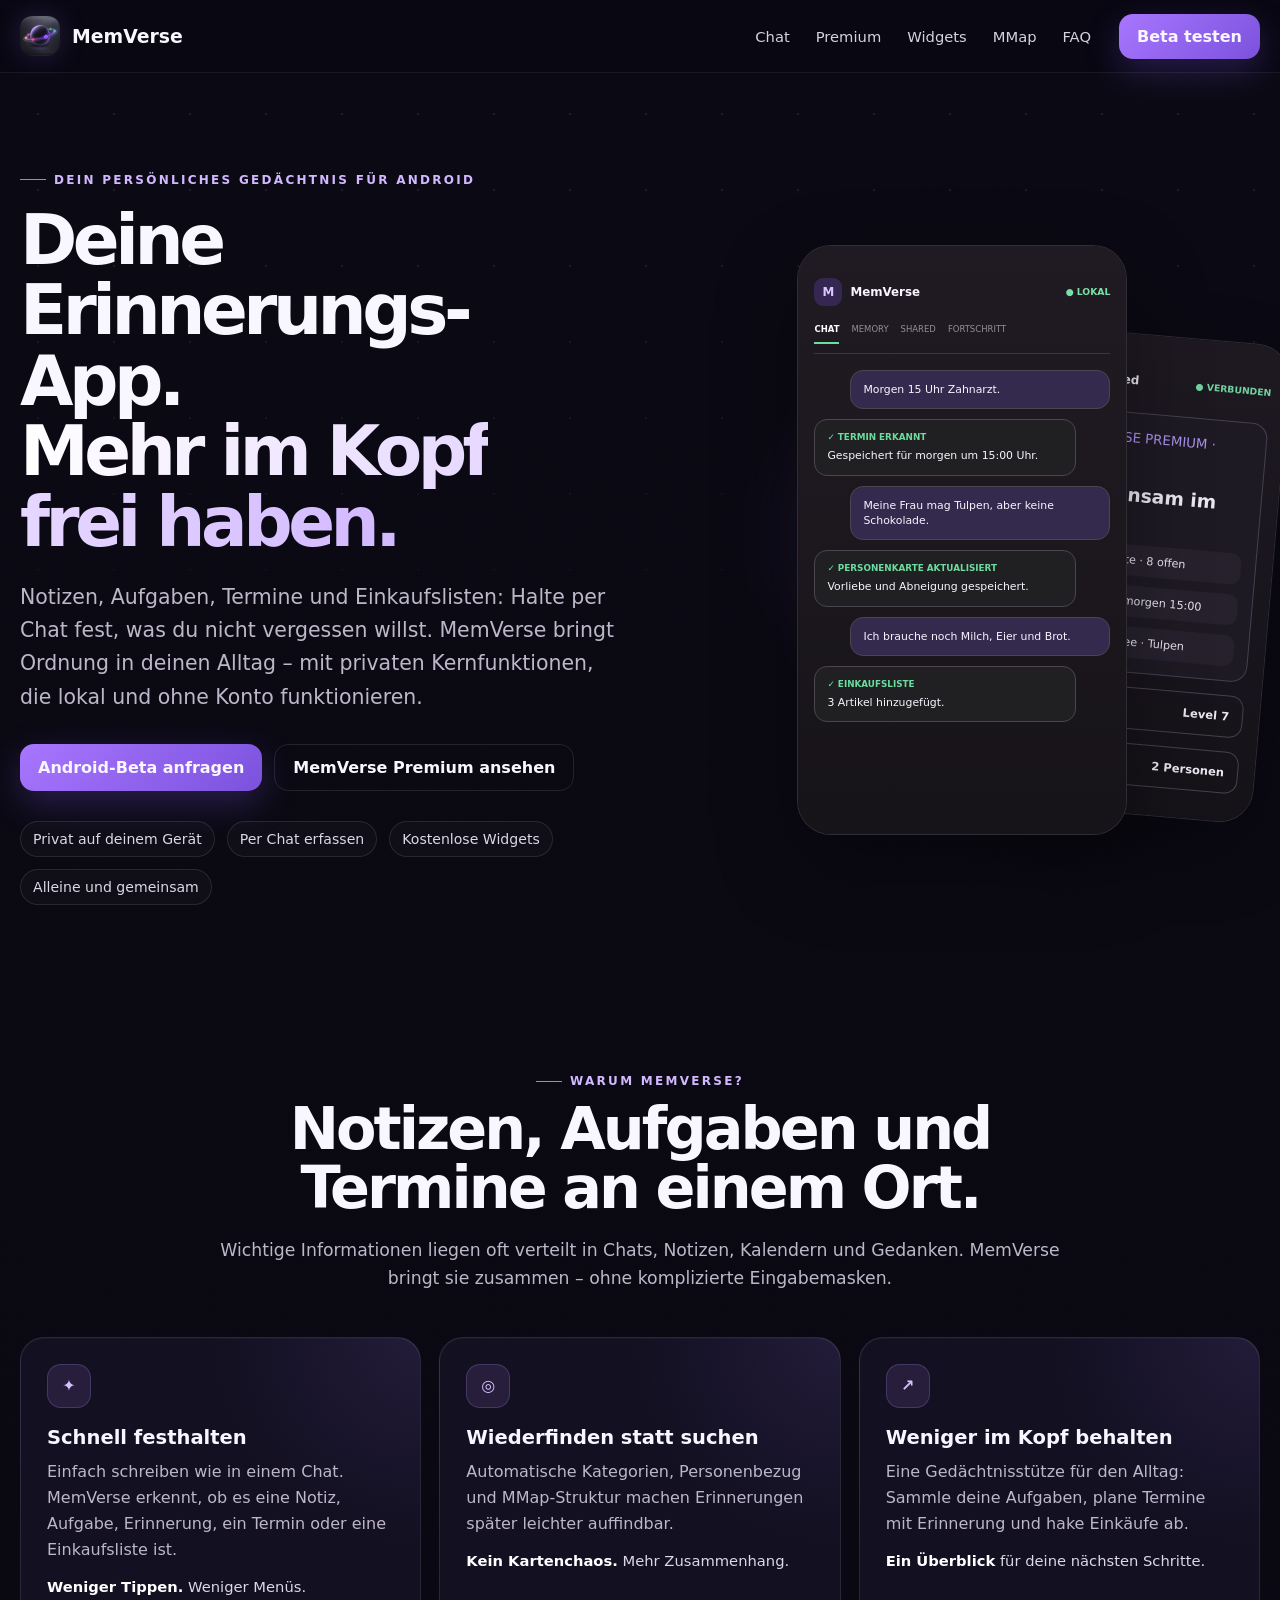
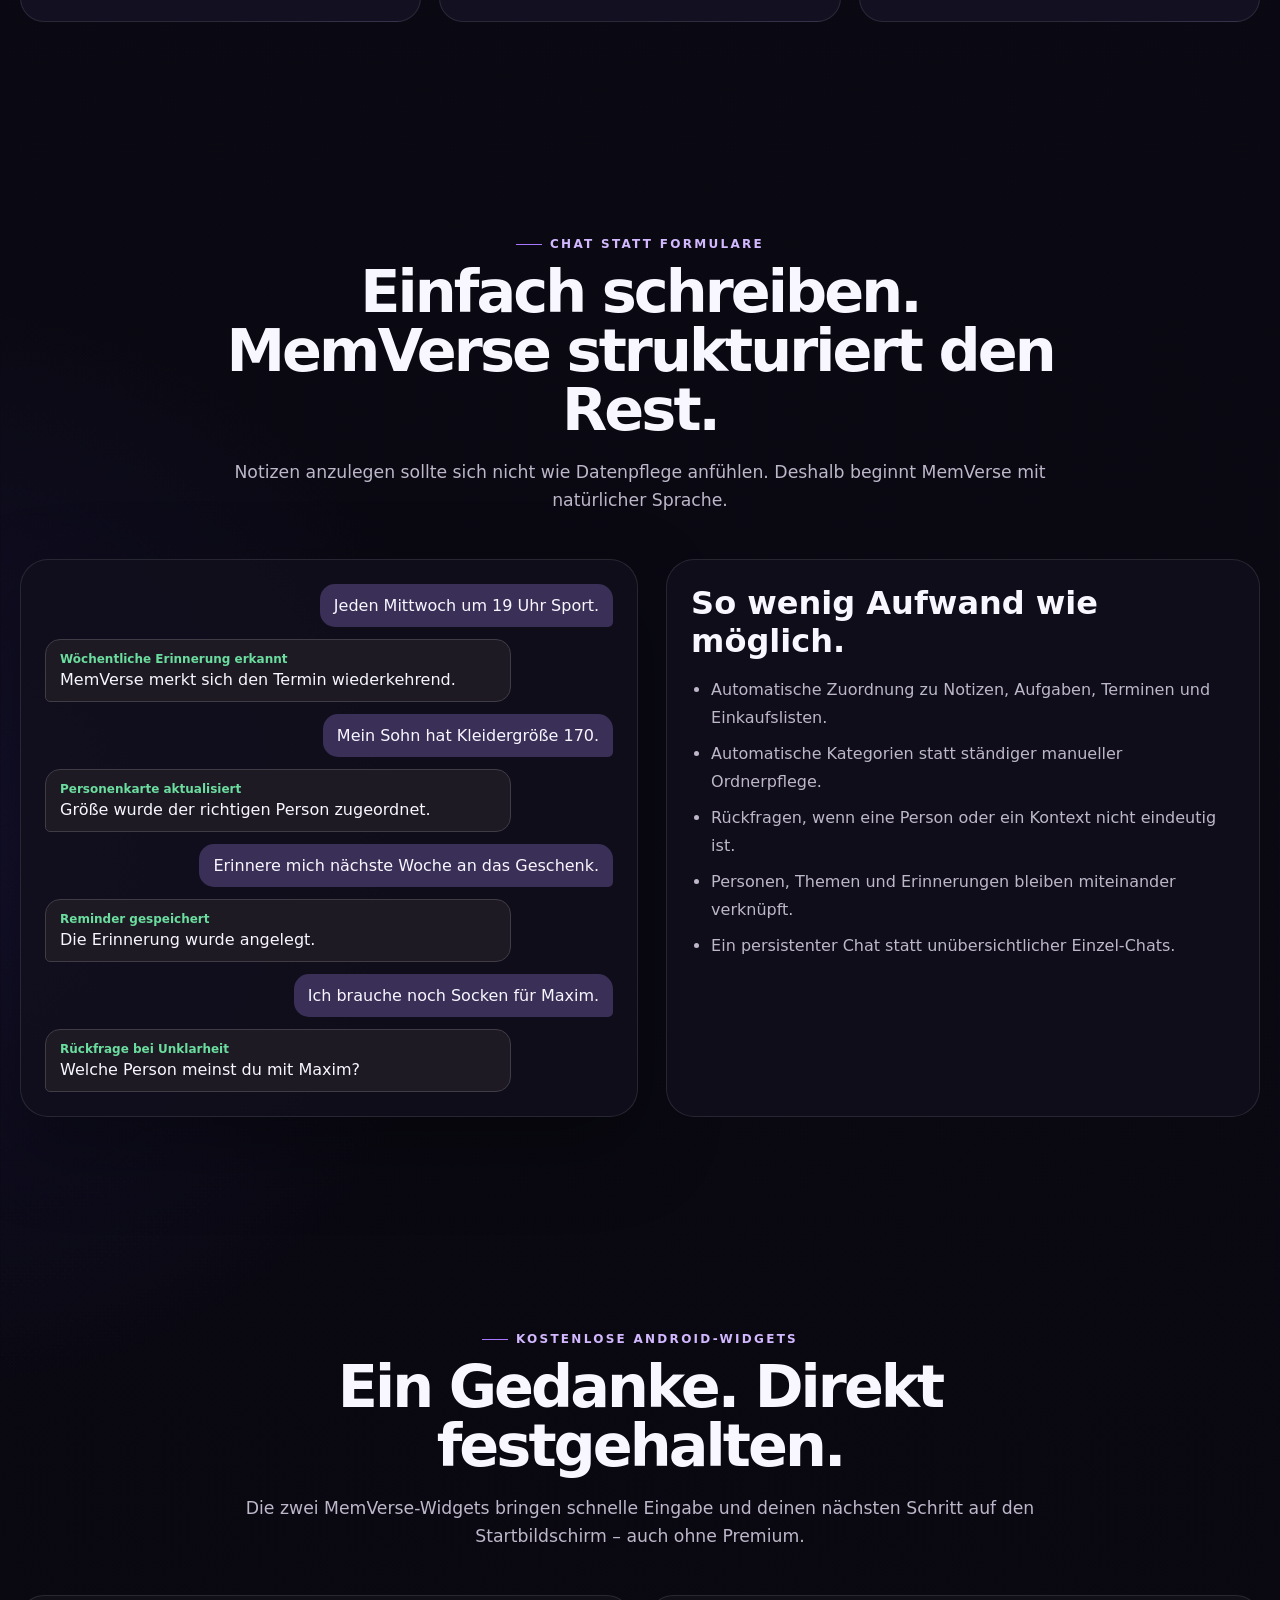
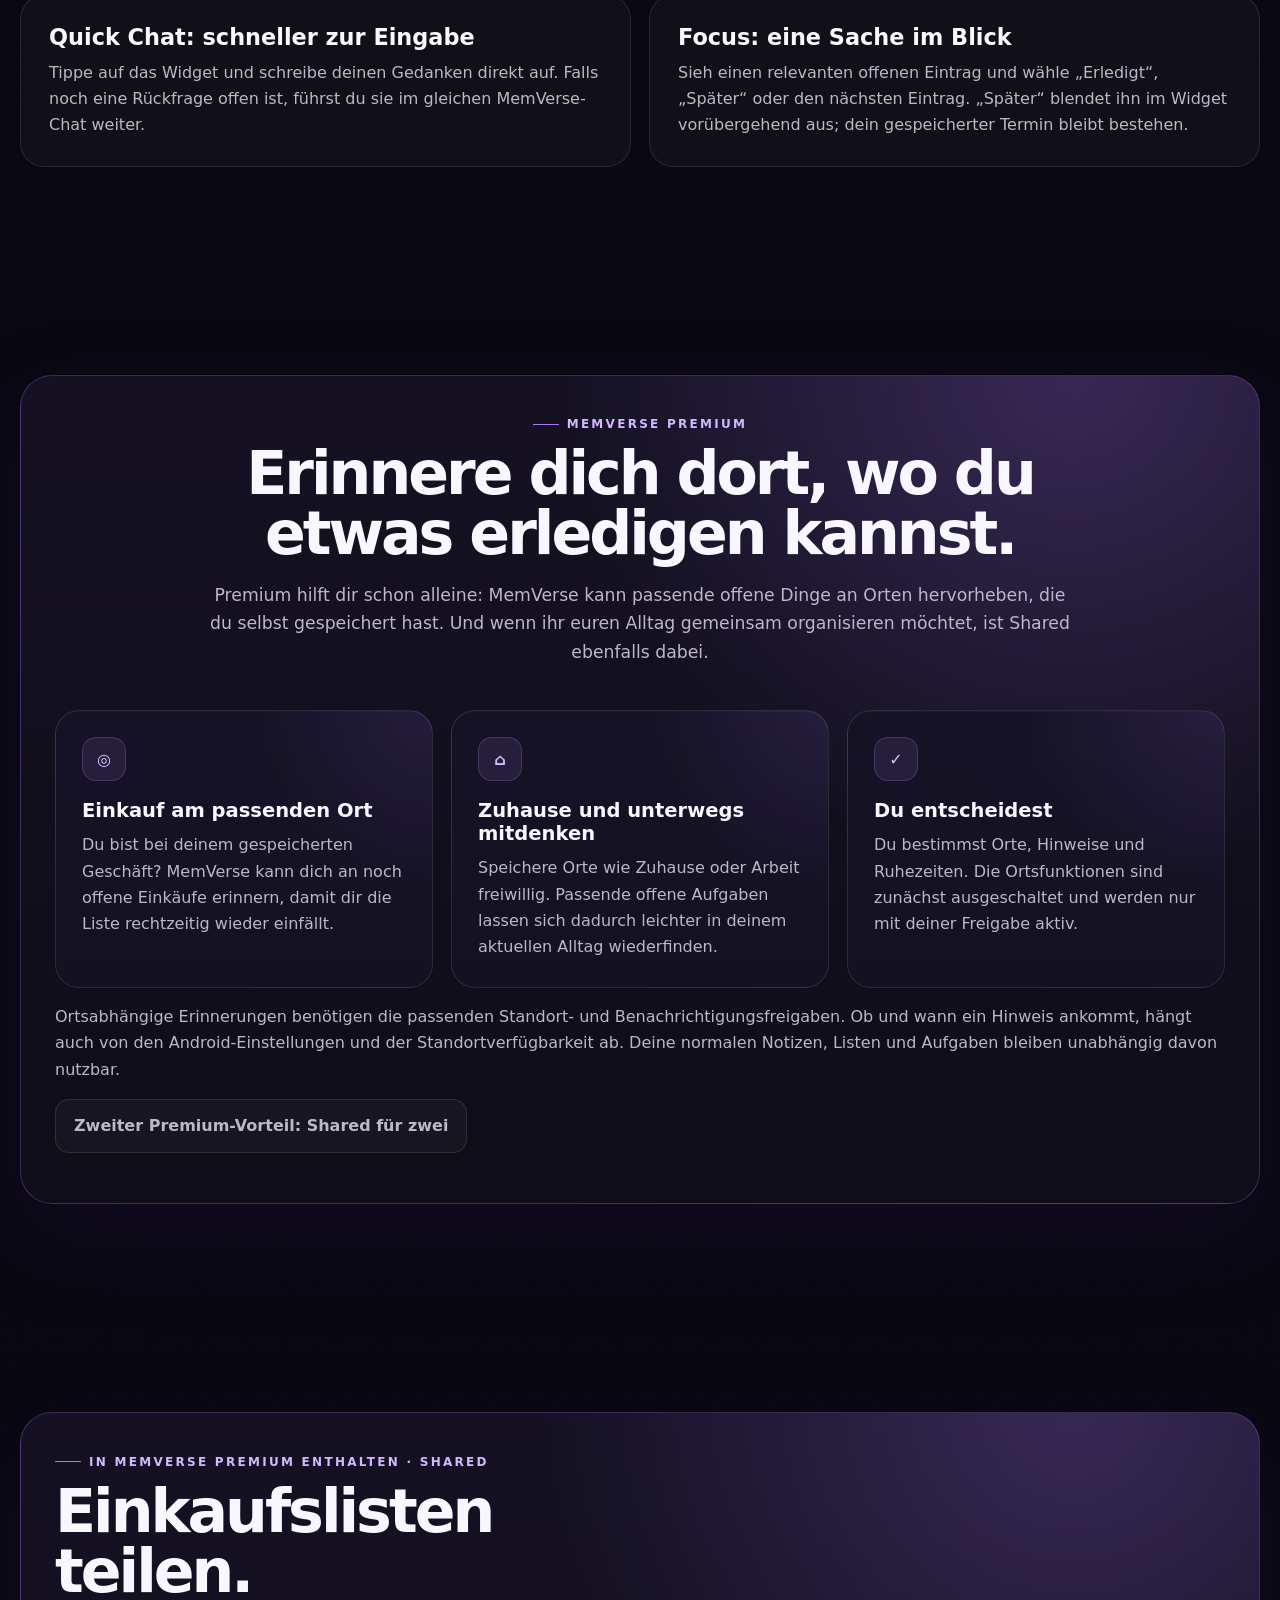
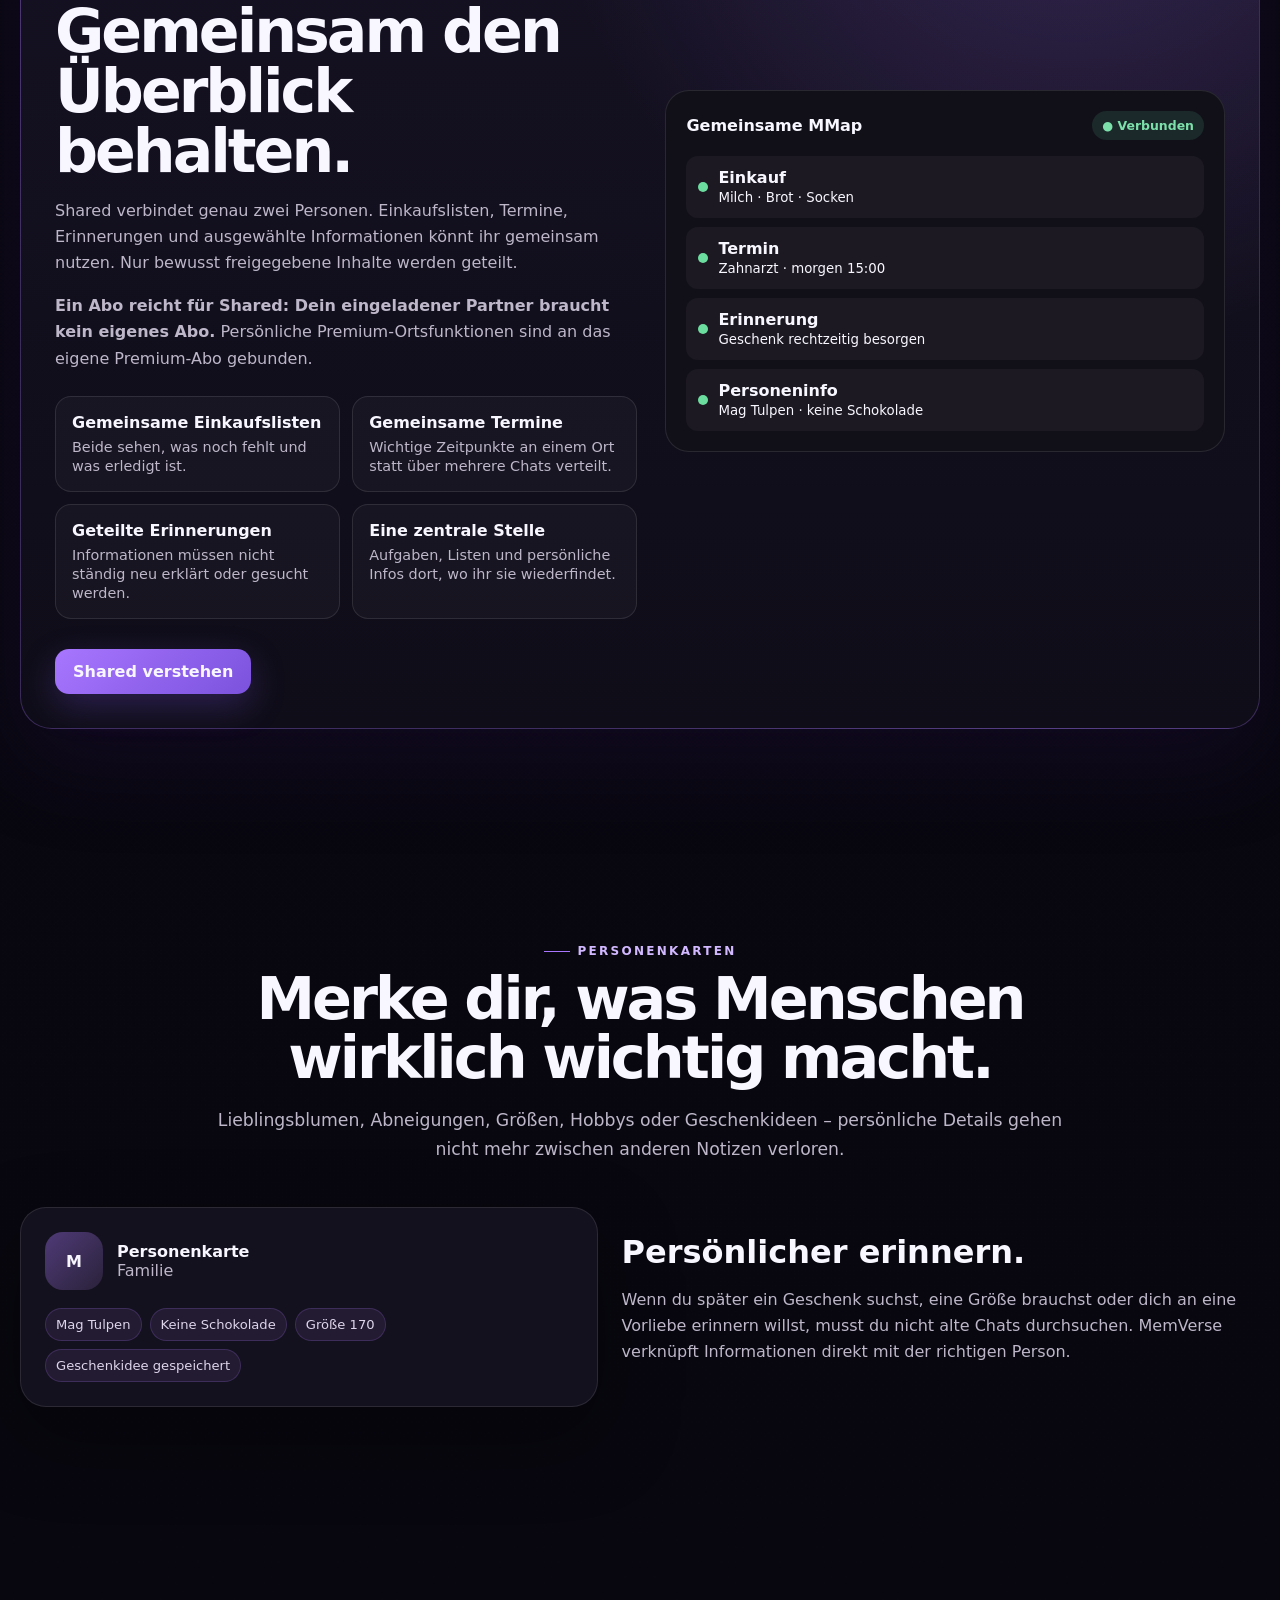
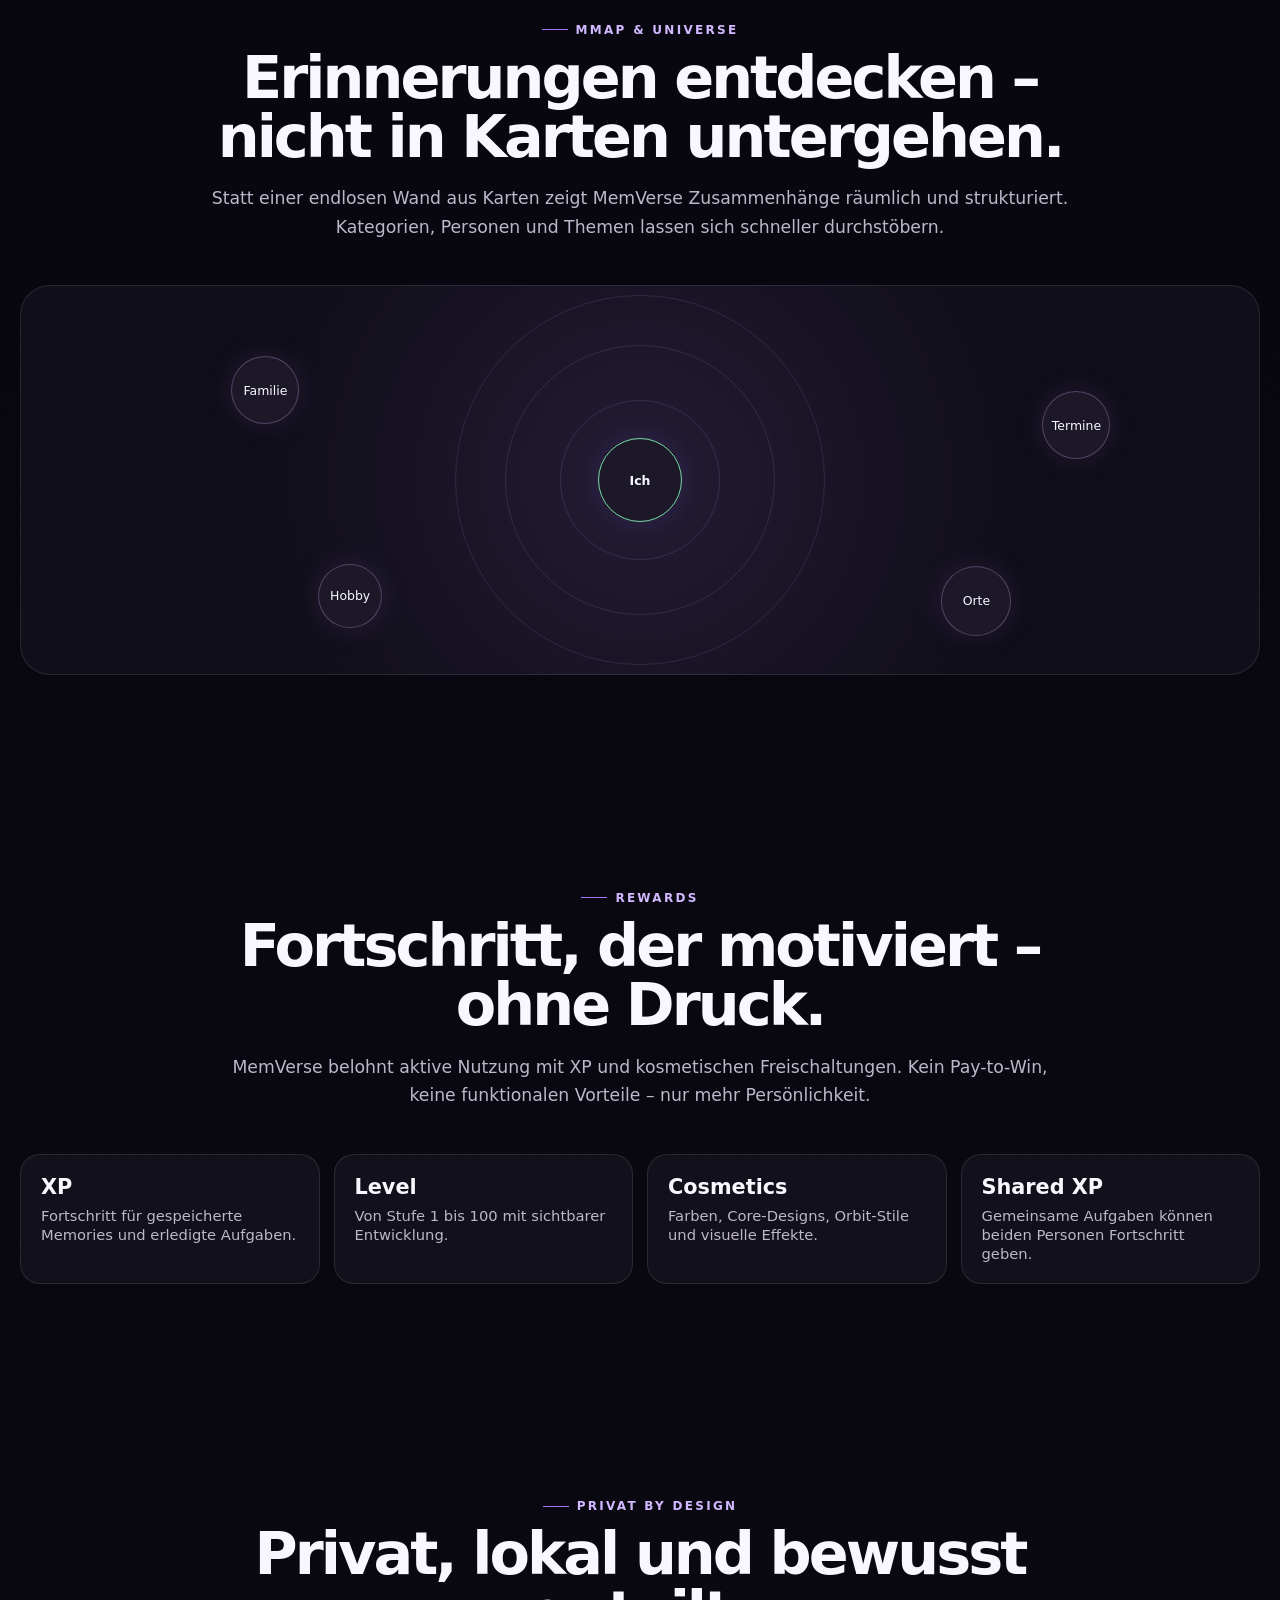
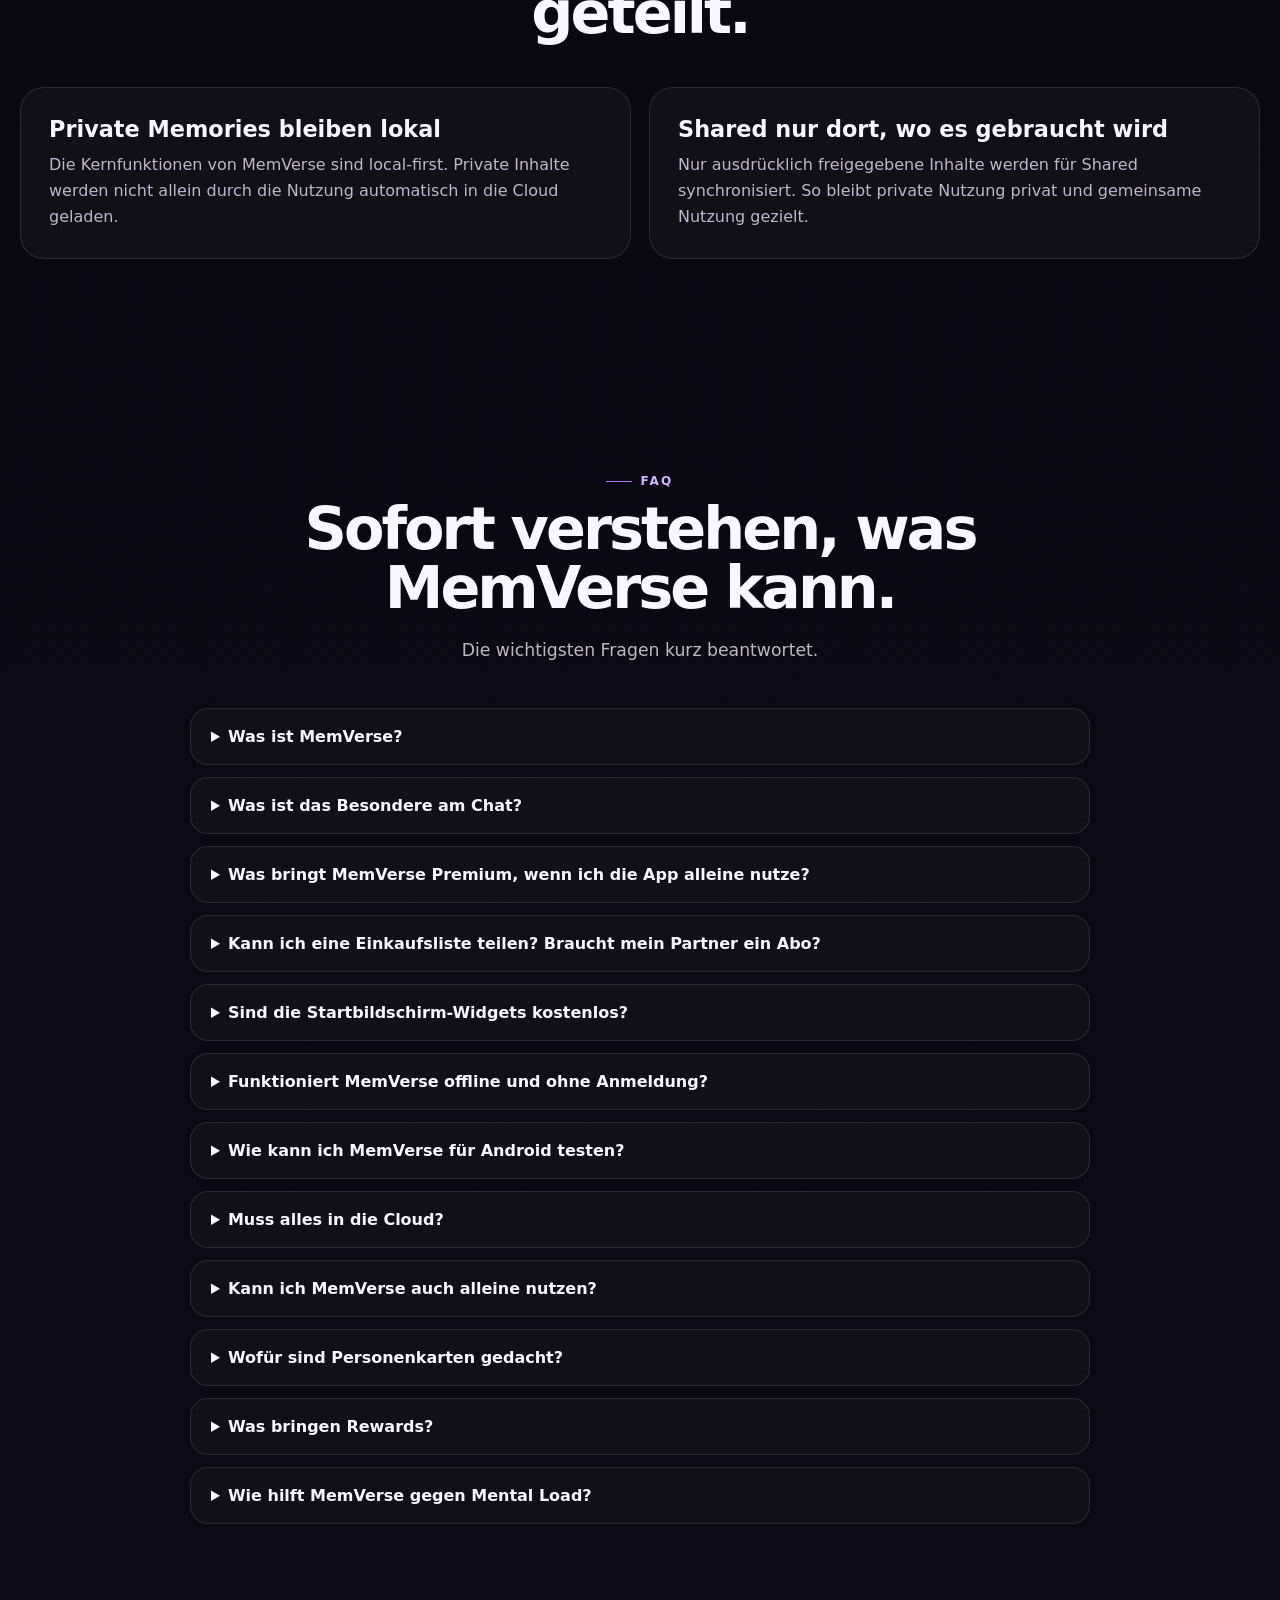
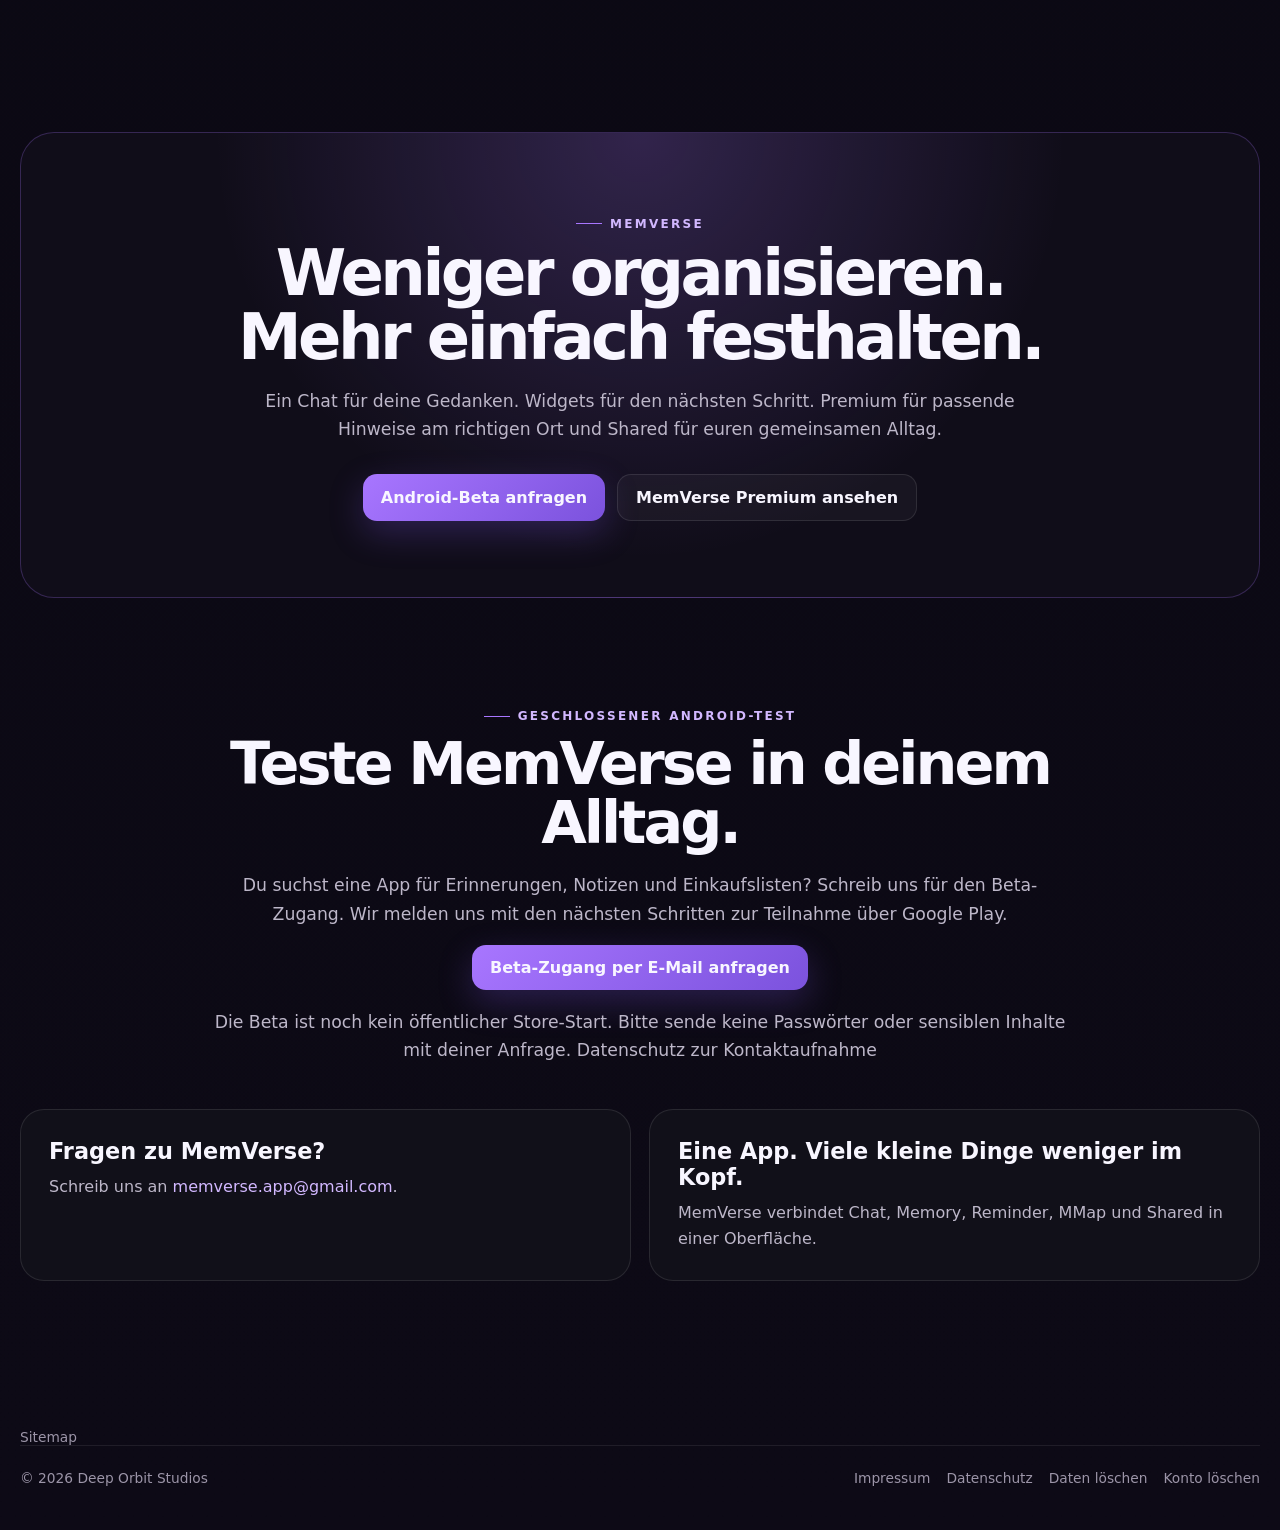
==== commit 388a2ed9: "Update MemVerse positioning, Android widgets, privacy and search discoverability" ====
--- a/index.html
+++ b/index.html
@@ -3,10 +3,51 @@
 <head>
 <meta charset="utf-8">
 <meta name="viewport" content="width=device-width,initial-scale=1">
-<title>MemVerse — Weniger merken müssen. Mehr im Kopf frei haben.</title>
-<meta name="description" content="MemVerse bündelt Notizen, Erinnerungen, Termine, Einkaufslisten und persönliche Details an einem Ort. Einfach per Chat erfassen, lokal organisieren und ausgewählte Inhalte mit einer Person teilen.">
+<title>MemVerse – Erinnerungs-App, Notizen & Einkaufslisten für Android</title>
+<meta name="description" content="Notizen, Aufgaben, Termine und Einkaufslisten per Chat festhalten. MemVerse für Android: lokal nutzen, mit Premium am passenden Ort erinnern und Listen teilen.">
+<meta name="robots" content="index,follow,max-image-preview:large">
+<link rel="canonical" href="https://bedtimebeats2000-sketch.github.io/memverse-website/">
+<meta property="og:type" content="website">
+<meta property="og:locale" content="de_DE">
+<meta property="og:site_name" content="MemVerse">
+<meta property="og:title" content="MemVerse – weniger merken müssen. Mehr im Kopf frei haben.">
+<meta property="og:description" content="Deine Android-App für Notizen, Aufgaben, Termine und Einkaufslisten. Premium hilft dir am passenden Ort – Shared bringt euch gemeinsam Überblick.">
+<meta property="og:url" content="https://bedtimebeats2000-sketch.github.io/memverse-website/">
+<meta property="og:image" content="https://bedtimebeats2000-sketch.github.io/memverse-website/assets/memverse-app-icon.png">
+<meta property="og:image:alt" content="MemVerse App-Logo">
+<meta name="twitter:card" content="summary">
+<meta name="twitter:title" content="MemVerse – Erinnerungs-App für Android">
+<meta name="twitter:description" content="Notizen, Aufgaben und Einkaufslisten per Chat. Lokal nutzen, am passenden Ort erinnern und ausgewählte Inhalte teilen.">
+<meta name="twitter:image" content="https://bedtimebeats2000-sketch.github.io/memverse-website/assets/memverse-app-icon.png">
+<script type="application/ld+json">
+{
+  "@context": "https://schema.org",
+  "@graph": [
+    {
+      "@type": "WebSite",
+      "@id": "https://bedtimebeats2000-sketch.github.io/memverse-website/#website",
+      "url": "https://bedtimebeats2000-sketch.github.io/memverse-website/",
+      "name": "MemVerse",
+      "inLanguage": "de-DE"
+    },
+    {
+      "@type": "SoftwareApplication",
+      "@id": "https://bedtimebeats2000-sketch.github.io/memverse-website/#app",
+      "name": "MemVerse",
+      "url": "https://bedtimebeats2000-sketch.github.io/memverse-website/",
+      "operatingSystem": "Android",
+      "applicationCategory": "ProductivityApplication",
+      "inLanguage": "de",
+      "description": "Android-App für Notizen, Aufgaben, Termine, Erinnerungen, Einkaufslisten und persönliche Informationen. Private Kernfunktionen lokal und ohne Konto; optionale Premium-Ortsfunktionen und Shared für zwei Personen.",
+      "image": "https://bedtimebeats2000-sketch.github.io/memverse-website/assets/memverse-app-icon.png",
+      "featureList": ["Notizen und Aufgaben per Chat", "Termine und Erinnerungen", "Einkaufslisten", "Personenkarten", "Kostenlose Startbildschirm-Widgets", "Optionale Premium-Erinnerungen an gespeicherten Orten", "Shared für zwei Personen mit einem Abo"],
+      "creator": {"@type": "Organization", "name": "Deep Orbit Studios", "email": "memverse.app@gmail.com"}
+    }
+  ]
+}
+</script>
 <meta name="theme-color" content="#0b0914">
-<link rel="icon" href="assets/memverse-app-icon.png">
+<link rel="icon" href="assets/memverse-icon-96.png">
 <style>
 :root{
   --bg:#090812;--bg2:#0f0d1b;--surface:rgba(22,19,38,.80);--surface2:#151223;
@@ -15,7 +56,12 @@
   --shadow:0 30px 80px rgba(0,0,0,.34);--max:1240px
 }
 *{box-sizing:border-box}
-html{scroll-behavior:smooth}
+html{scroll-behavior:smooth;scroll-padding-top:90px}
+:focus-visible{outline:3px solid var(--violet2);outline-offset:5px}
+.skip-link{position:fixed;left:12px;top:-100px;z-index:100;padding:12px 18px;background:var(--bg);border:2px solid var(--violet2);border-radius:12px}
+.skip-link:focus{top:12px}
+.hero h1{font-size:clamp(2.6rem,5.4vw,5.2rem);line-height:1.02}
+@media(prefers-reduced-motion:reduce){html{scroll-behavior:auto}*,*::before,*::after{transition:none!important}}
 body{
   margin:0;color:var(--text);
   font-family:Inter,ui-sans-serif,system-ui,-apple-system,BlinkMacSystemFont,"Segoe UI",sans-serif;
@@ -180,18 +226,19 @@
 </style>
 </head>
 <body>
+<a class="skip-link" href="#top">Zum Inhalt</a>
 <header>
   <div class="wrap">
     <nav>
-      <a class="brand" href="#top"><img src="assets/memverse-app-icon.png" alt="MemVerse"><span>MemVerse</span></a>
+      <a class="brand" href="#top"><img src="assets/memverse-icon-96.png" width="40" height="40" alt="MemVerse"><span>MemVerse</span></a>
       <div class="navlinks">
         <a href="#chat">Chat</a>
-        <a href="#shared">Shared</a>
-        <a href="#personen">Personen</a>
+        <a href="#premium">Premium</a>
+        <a href="#widgets">Widgets</a>
         <a href="#universe">MMap</a>
         <a href="#faq">FAQ</a>
       </div>
-      <a class="btn primary" href="#shared">Shared entdecken</a>
+      <a class="btn primary" href="#testen">Beta testen</a>
     </nav>
   </div>
 </header>
@@ -199,22 +246,22 @@
 <main id="top">
 <section class="wrap hero">
   <div>
-    <div class="eyebrow">Dein persönliches Gedächtnis</div>
-    <h1>Weniger merken müssen.<br><span>Mehr im Kopf frei haben.</span></h1>
-    <p class="lead">MemVerse bündelt Notizen, Aufgaben, Termine, Einkaufslisten und persönliche Details an einem Ort. Du schreibst einfach, was du nicht vergessen willst – MemVerse strukturiert den Rest.</p>
+    <div class="eyebrow">Dein persönliches Gedächtnis für Android</div>
+    <h1>Deine Erinnerungs-App.<br><span>Mehr im Kopf frei haben.</span></h1>
+    <p class="lead">Notizen, Aufgaben, Termine und Einkaufslisten: Halte per Chat fest, was du nicht vergessen willst. MemVerse bringt Ordnung in deinen Alltag – mit privaten Kernfunktionen, die lokal und ohne Konto funktionieren.</p>
     <div class="hero-actions">
-      <a class="btn primary" href="#chat">So funktioniert es</a>
-      <a class="btn ghost" href="#shared">Shared Premium ansehen</a>
+      <a class="btn primary" href="#testen">Android-Beta anfragen</a>
+      <a class="btn ghost" href="#premium">MemVerse Premium ansehen</a>
     </div>
     <div class="microproofs">
-      <span class="chip">Local-first</span>
+      <span class="chip">Privat auf deinem Gerät</span>
       <span class="chip">Per Chat erfassen</span>
-      <span class="chip">Shared Memory für zwei</span>
-      <span class="chip">Rewards & Fortschritt</span>
-    </div>
-  </div>
-
-  <div class="hero-visual" aria-label="MemVerse App Vorschau">
+      <span class="chip">Kostenlose Widgets</span>
+      <span class="chip">Alleine und gemeinsam</span>
+    </div>
+  </div>
+
+  <div class="hero-visual" role="img" aria-label="Illustration: MemVerse erfasst Termine, persönliche Details und Einkaufsartikel per Chat. Shared zeigt ausgewählte Inhalte für zwei Personen.">
     <div class="glow"></div>
     <div class="device main">
       <div class="screen">
@@ -234,7 +281,7 @@
       <div class="screen">
         <div class="apphead"><span class="mini">M</span>Shared <span class="status">● VERBUNDEN</span></div>
         <div class="sharedcard">
-          <small>SHARED PREMIUM</small>
+          <small>MEMVERSE PREMIUM · SHARED</small>
           <h3>Gemeinsam im Blick</h3>
           <div class="sharedrow">Einkaufsliste · 8 offen</div>
           <div class="sharedrow">Zahnarzt · morgen 15:00</div>
@@ -250,13 +297,13 @@
 <section class="wrap section">
   <div class="section-head">
     <div class="eyebrow">Warum MemVerse?</div>
-    <h2>Eine zentrale Anlaufstelle für das, was sonst im Kopf bleibt.</h2>
+    <h2>Notizen, Aufgaben und Termine an einem Ort.</h2>
     <p>Wichtige Informationen liegen oft verteilt in Chats, Notizen, Kalendern und Gedanken. MemVerse bringt sie zusammen – ohne komplizierte Eingabemasken.</p>
   </div>
   <div class="grid-3">
     <article class="card"><div class="icon">✦</div><h3>Schnell festhalten</h3><p>Einfach schreiben wie in einem Chat. MemVerse erkennt, ob es eine Notiz, Aufgabe, Erinnerung, ein Termin oder eine Einkaufsliste ist.</p><div class="featureline"><b>Weniger Tippen.</b> Weniger Menüs.</div></article>
     <article class="card"><div class="icon">◎</div><h3>Wiederfinden statt suchen</h3><p>Automatische Kategorien, Personenbezug und MMap-Struktur machen Erinnerungen später leichter auffindbar.</p><div class="featureline"><b>Kein Kartenchaos.</b> Mehr Zusammenhang.</div></article>
-    <article class="card"><div class="icon">↗</div><h3>Mental Load reduzieren</h3><p>Shared bündelt gemeinsame Termine, Einkaufslisten, Erinnerungen und wichtige Infos an einem Ort.</p><div class="featureline"><b>Gemeinsam wissen,</b> statt doppelt nachfragen.</div></article>
+    <article class="card"><div class="icon">↗</div><h3>Weniger im Kopf behalten</h3><p>Eine Gedächtnisstütze für den Alltag: Sammle deine Aufgaben, plane Termine mit Erinnerung und hake Einkäufe ab.</p><div class="featureline"><b>Ein Überblick</b> für deine nächsten Schritte.</div></article>
   </div>
 </section>
 
@@ -292,13 +339,43 @@
   </div>
 </section>
 
+<section id="widgets" class="wrap section">
+  <div class="section-head">
+    <div class="eyebrow">Kostenlose Android-Widgets</div>
+    <h2>Ein Gedanke. Direkt festgehalten.</h2>
+    <p>Die zwei MemVerse-Widgets bringen schnelle Eingabe und deinen nächsten Schritt auf den Startbildschirm – auch ohne Premium.</p>
+  </div>
+  <div class="trust">
+    <div><h3>Quick Chat: schneller zur Eingabe</h3><p>Tippe auf das Widget und schreibe deinen Gedanken direkt auf. Falls noch eine Rückfrage offen ist, führst du sie im gleichen MemVerse-Chat weiter.</p></div>
+    <div><h3>Focus: eine Sache im Blick</h3><p>Sieh einen relevanten offenen Eintrag und wähle „Erledigt“, „Später“ oder den nächsten Eintrag. „Später“ blendet ihn im Widget vorübergehend aus; dein gespeicherter Termin bleibt bestehen.</p></div>
+  </div>
+</section>
+
+<section id="premium" class="wrap section">
+  <div class="shared">
+    <div class="section-head">
+      <div class="eyebrow">MemVerse Premium</div>
+      <h2>Erinnere dich dort, wo du etwas erledigen kannst.</h2>
+      <p>Premium hilft dir schon alleine: MemVerse kann passende offene Dinge an Orten hervorheben, die du selbst gespeichert hast. Und wenn ihr euren Alltag gemeinsam organisieren möchtet, ist Shared ebenfalls dabei.</p>
+    </div>
+    <div class="grid-3">
+      <article class="card"><div class="icon" aria-hidden="true">◎</div><h3>Einkauf am passenden Ort</h3><p>Du bist bei deinem gespeicherten Geschäft? MemVerse kann dich an noch offene Einkäufe erinnern, damit dir die Liste rechtzeitig wieder einfällt.</p></article>
+      <article class="card"><div class="icon" aria-hidden="true">⌂</div><h3>Zuhause und unterwegs mitdenken</h3><p>Speichere Orte wie Zuhause oder Arbeit freiwillig. Passende offene Aufgaben lassen sich dadurch leichter in deinem aktuellen Alltag wiederfinden.</p></article>
+      <article class="card"><div class="icon" aria-hidden="true">✓</div><h3>Du entscheidest</h3><p>Du bestimmst Orte, Hinweise und Ruhezeiten. Die Ortsfunktionen sind zunächst ausgeschaltet und werden nur mit deiner Freigabe aktiv.</p></article>
+    </div>
+    <p>Ortsabhängige Erinnerungen benötigen die passenden Standort- und Benachrichtigungsfreigaben. Ob und wann ein Hinweis ankommt, hängt auch von den Android-Einstellungen und der Standortverfügbarkeit ab. Deine normalen Notizen, Listen und Aufgaben bleiben unabhängig davon nutzbar.</p>
+    <p><a class="btn" href="#shared">Zweiter Premium-Vorteil: Shared für zwei</a></p>
+  </div>
+</section>
+
 <section id="shared" class="wrap section">
   <div class="shared">
     <div class="shared-grid">
       <div>
-        <div class="eyebrow">Shared Premium</div>
-        <h2>Weniger Mental Load. Mehr gemeinsamer Überblick.</h2>
-        <p>Shared macht aus MemVerse eine gemeinsame Gedächtnisfläche für zwei Personen. Nur das, was ihr wirklich teilen wollt, wird gemeinsam sichtbar – private Inhalte bleiben privat.</p>
+        <div class="eyebrow">In MemVerse Premium enthalten · Shared</div>
+        <h2>Einkaufslisten teilen. Gemeinsam den Überblick behalten.</h2>
+        <p>Shared verbindet genau zwei Personen. Einkaufslisten, Termine, Erinnerungen und ausgewählte Informationen könnt ihr gemeinsam nutzen. Nur bewusst freigegebene Inhalte werden geteilt.</p>
+        <p><strong>Ein Abo reicht für Shared: Dein eingeladener Partner braucht kein eigenes Abo.</strong> Persönliche Premium-Ortsfunktionen sind an das eigene Premium-Abo gebunden.</p>
         <div class="shared-benefits">
           <div class="benefit"><b>Gemeinsame Einkaufslisten</b><span>Beide sehen, was noch fehlt und was erledigt ist.</span></div>
           <div class="benefit"><b>Gemeinsame Termine</b><span>Wichtige Zeitpunkte an einem Ort statt über mehrere Chats verteilt.</span></div>
@@ -391,9 +468,13 @@
     <p>Die wichtigsten Fragen kurz beantwortet.</p>
   </div>
   <div class="faq">
-    <details><summary>Was ist MemVerse?</summary><p>MemVerse ist eine local-first Memory-App für Notizen, Aufgaben, Termine, Erinnerungen, Einkaufslisten und persönliche Informationen. Du kannst vieles einfach über einen einzigen Chat erfassen und später über Karten, Suche und MMap wiederfinden.</p></details>
+    <details><summary>Was ist MemVerse?</summary><p>MemVerse ist eine Erinnerungs-App und Notizen-App für Android. Sie verbindet Aufgaben, Termine, Erinnerungen, Einkaufslisten und persönliche Informationen. Du kannst vieles über einen einzigen Chat erfassen und später über Karten, Suche und MMap wiederfinden.</p></details>
     <details><summary>Was ist das Besondere am Chat?</summary><p>Du musst nicht zuerst entscheiden, ob etwas eine Aufgabe, ein Termin oder eine Notiz ist. Du schreibst natürlich, was du festhalten willst. MemVerse ordnet die Eingabe ein, erstellt passende Strukturen und fragt nach, wenn etwas unklar ist.</p></details>
-    <details><summary>Was ist Shared Premium?</summary><p>Shared Premium verbindet genau zwei Personen in einer gemeinsamen MMap. Gemeinsame Einkaufslisten, Termine, Erinnerungen und ausgewählte Informationen können zusammen genutzt werden. Der eingeladene Partner benötigt dafür kein eigenes Abo.</p></details>
+    <details><summary>Was bringt MemVerse Premium, wenn ich die App alleine nutze?</summary><p>Premium ergänzt freiwillige Ortsfunktionen: MemVerse kann passende offene Einkäufe an gespeicherten Geschäften hervorheben und Orte wie Zuhause oder Arbeit berücksichtigen. Dafür aktivierst du die Funktionen und erteilst die nötigen Freigaben selbst. Shared für zwei ist ein zusätzlicher Premium-Vorteil.</p></details>
+    <details><summary>Kann ich eine Einkaufsliste teilen? Braucht mein Partner ein Abo?</summary><p>Ja. Mit Shared in MemVerse Premium könnt ihr Einkaufslisten und andere ausdrücklich freigegebene Inhalte zu zweit nutzen. Ein Abo reicht für Shared; dein eingeladener Partner benötigt dafür kein eigenes. Persönliche Premium-Ortsfunktionen werden dadurch nicht automatisch für den Partner freigeschaltet.</p></details>
+    <details><summary>Sind die Startbildschirm-Widgets kostenlos?</summary><p>Ja. Quick Chat für die schnelle Eingabe und Focus für einen relevanten offenen Eintrag gehören zu den kostenlosen Funktionen. Ein Premium-Abo ist für die beiden Android-Widgets nicht nötig.</p></details>
+    <details><summary>Funktioniert MemVerse offline und ohne Anmeldung?</summary><p>Ja, die privaten Kernfunktionen wie Notizen, Aufgaben und Einkaufslisten kannst du lokal ohne Konto nutzen. Anmeldung und Internet brauchst du für Online-Funktionen wie Shared und die Abo-Prüfung. Ortsfunktionen sind optional und hängen von zusätzlichen Freigaben und der Verfügbarkeit ab.</p></details>
+    <details><summary>Wie kann ich MemVerse für Android testen?</summary><p>MemVerse befindet sich im geschlossenen Android-Test. Frage den Beta-Zugang per E-Mail an. Nach der Aufnahme erhältst du die Testinformationen für Google Play. Preise und Laufzeiten von Premium siehst du vor dem Kauf im Google-Play-Kaufdialog.</p></details>
     <details><summary>Muss alles in die Cloud?</summary><p>Nein. MemVerse ist local-first. Private Memories bleiben grundsätzlich auf deinem Gerät. Nur Funktionen wie Shared benötigen ein Konto und Backend-Synchronisation für ausdrücklich freigegebene Inhalte.</p></details>
     <details><summary>Kann ich MemVerse auch alleine nutzen?</summary><p>Ja. Die Kernfunktionen funktionieren ohne Shared. Chat, Memory, MMap, Reminder, Aufgaben, Einkaufslisten und Personenkarten sind auch für die private Nutzung gedacht.</p></details>
     <details><summary>Wofür sind Personenkarten gedacht?</summary><p>Damit du Vorlieben, Abneigungen, Größen, Hobbys, Geschenkideen und andere persönliche Details einer Person zuordnen kannst. So findest du diese Informationen später gezielt wieder.</p></details>
@@ -406,15 +487,22 @@
   <div class="final">
     <div class="eyebrow">MemVerse</div>
     <h2>Weniger organisieren.<br>Mehr einfach festhalten.</h2>
-    <p>Ein Chat für schnelle Erfassung. Eine MMap für Überblick. Shared für das, was ihr gemeinsam im Kopf behalten müsst.</p>
+    <p>Ein Chat für deine Gedanken. Widgets für den nächsten Schritt. Premium für passende Hinweise am richtigen Ort und Shared für euren gemeinsamen Alltag.</p>
     <div class="hero-actions" style="justify-content:center">
-      <a class="btn primary" href="#top">MemVerse entdecken</a>
-      <a class="btn" href="#shared">Shared Premium ansehen</a>
-    </div>
-  </div>
-</section>
-
-<section class="wrap section" style="padding-top:0">
+      <a class="btn primary" href="#testen">Android-Beta anfragen</a>
+      <a class="btn" href="#premium">MemVerse Premium ansehen</a>
+    </div>
+  </div>
+</section>
+
+<section id="testen" class="wrap section" style="padding-top:0">
+  <div class="section-head">
+    <div class="eyebrow">Geschlossener Android-Test</div>
+    <h2>Teste MemVerse in deinem Alltag.</h2>
+    <p>Du suchst eine App für Erinnerungen, Notizen und Einkaufslisten? Schreib uns für den Beta-Zugang. Wir melden uns mit den nächsten Schritten zur Teilnahme über Google Play.</p>
+    <a class="btn primary" href="mailto:memverse.app@gmail.com?subject=MemVerse%20Android-Beta">Beta-Zugang per E-Mail anfragen</a>
+    <p>Die Beta ist noch kein öffentlicher Store-Start. Bitte sende keine Passwörter oder sensiblen Inhalte mit deiner Anfrage. <a href="privacy.html#website">Datenschutz zur Kontaktaufnahme</a></p>
+  </div>
   <div class="trust">
     <div><h3>Fragen zu MemVerse?</h3><p>Schreib uns an <a style="color:var(--violet2)" href="mailto:memverse.app@gmail.com">memverse.app@gmail.com</a>.</p></div>
     <div><h3>Eine App. Viele kleine Dinge weniger im Kopf.</h3><p>MemVerse verbindet Chat, Memory, Reminder, MMap und Shared in einer Oberfläche.</p></div>
@@ -423,6 +511,7 @@
 </main>
 
 <footer>
+  <div class="wrap"><a href="sitemap.xml">Sitemap</a></div>
   <div class="wrap foot">
     <span>© 2026 Deep Orbit Studios</span>
     <div class="footlinks">
@@ -434,4 +523,4 @@
   </div>
 </footer>
 </body>
-</html>+</html>
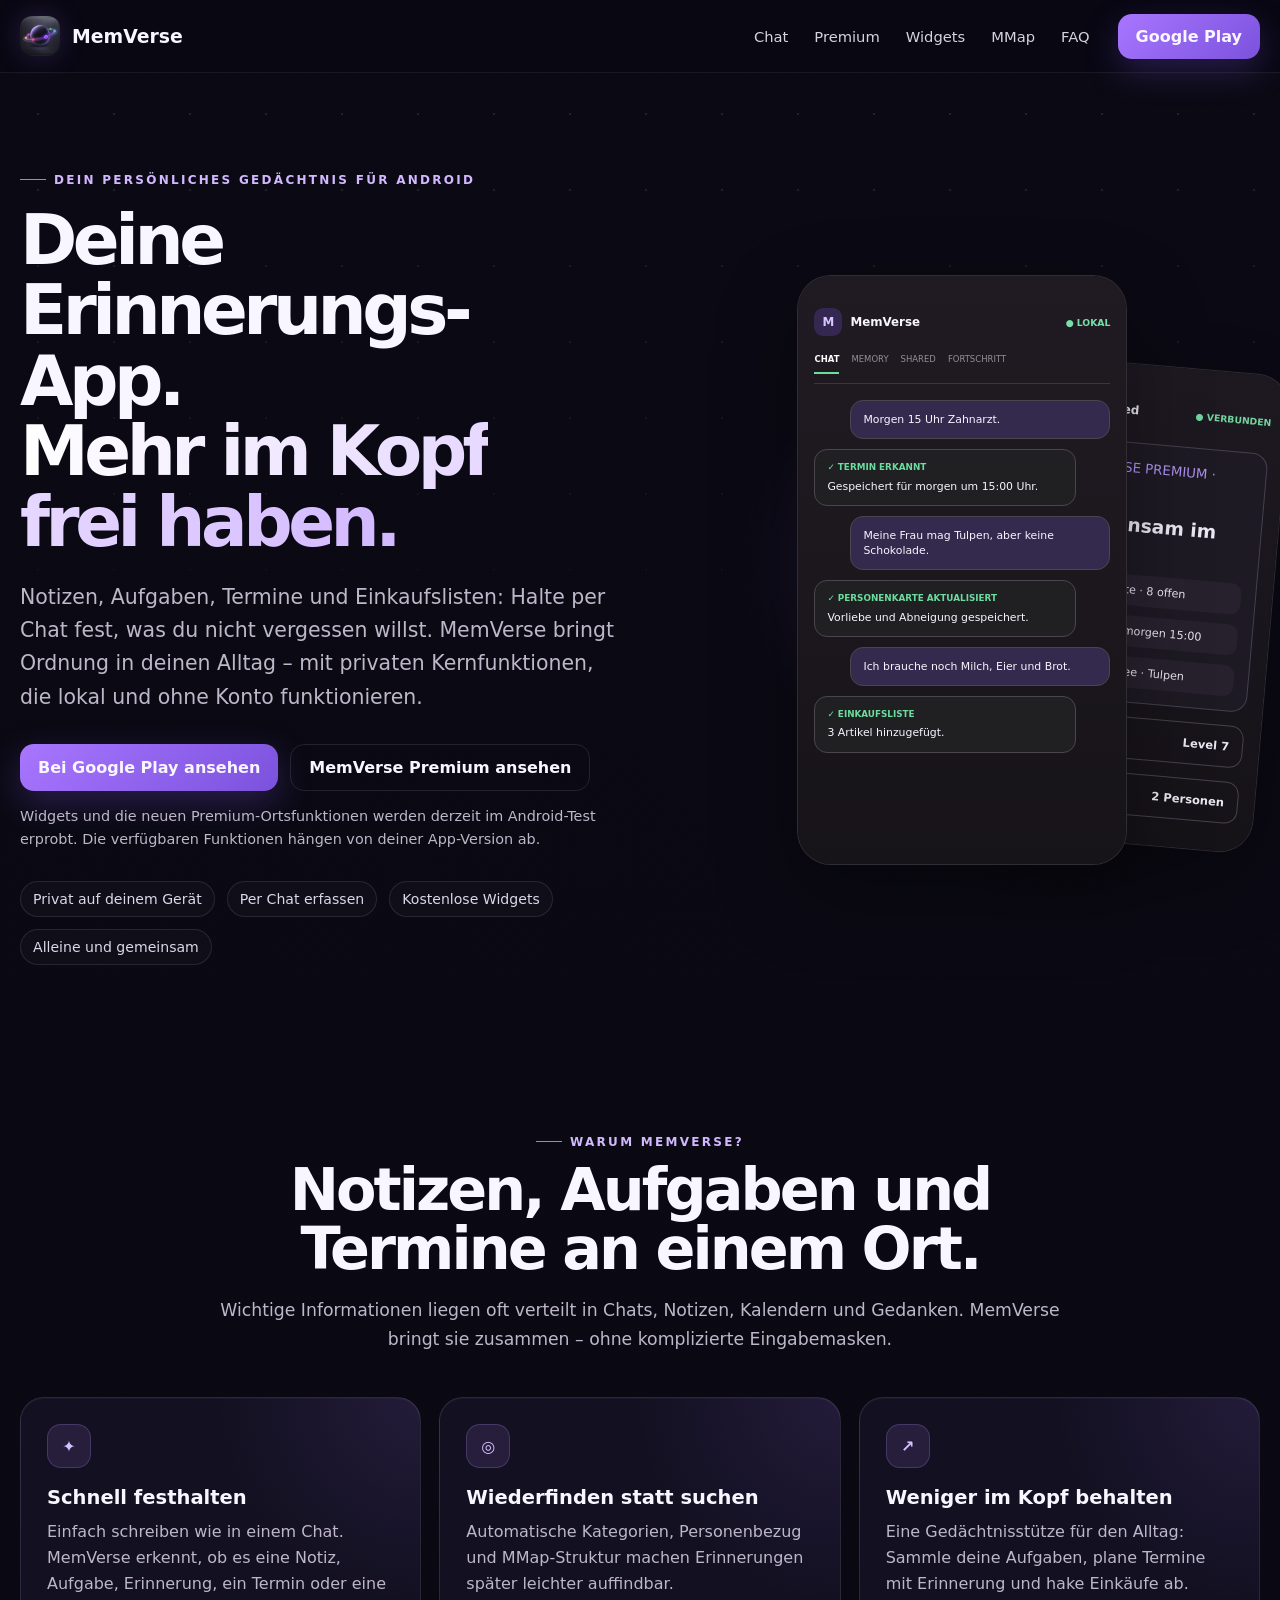
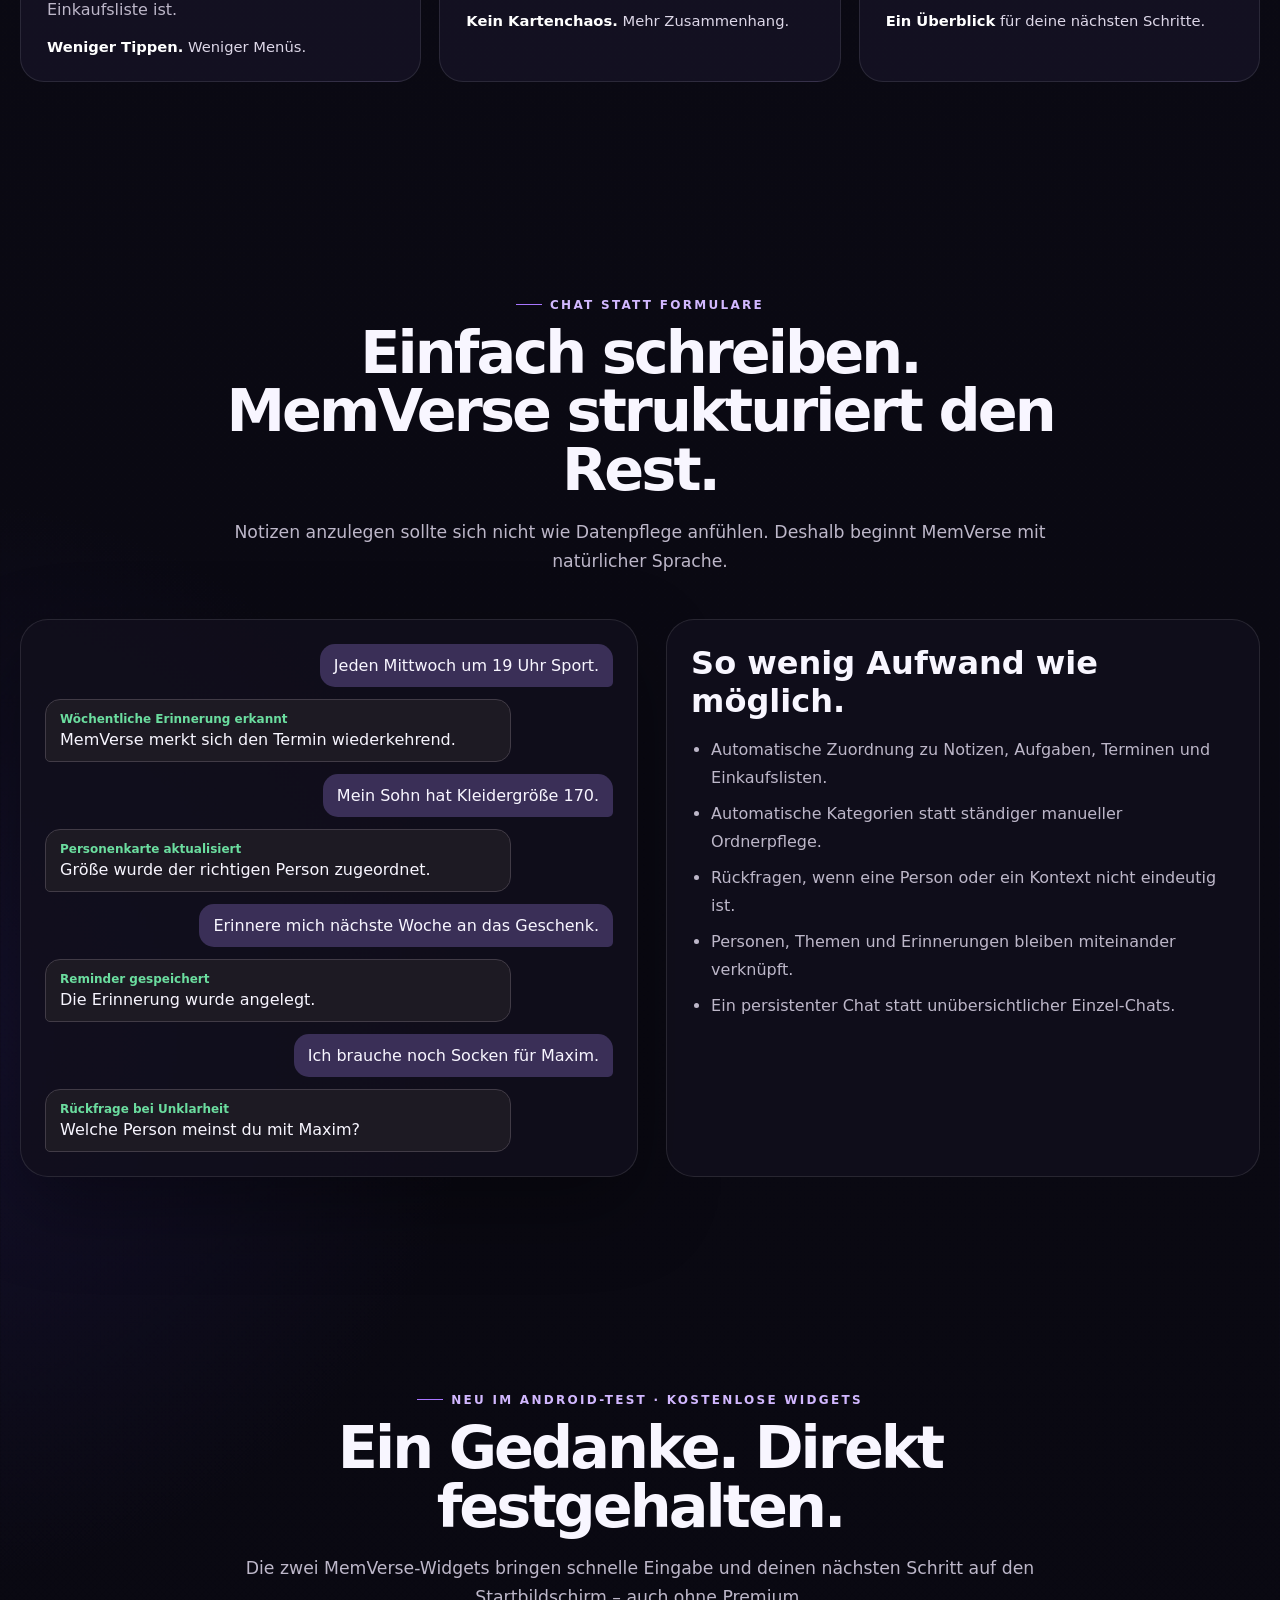
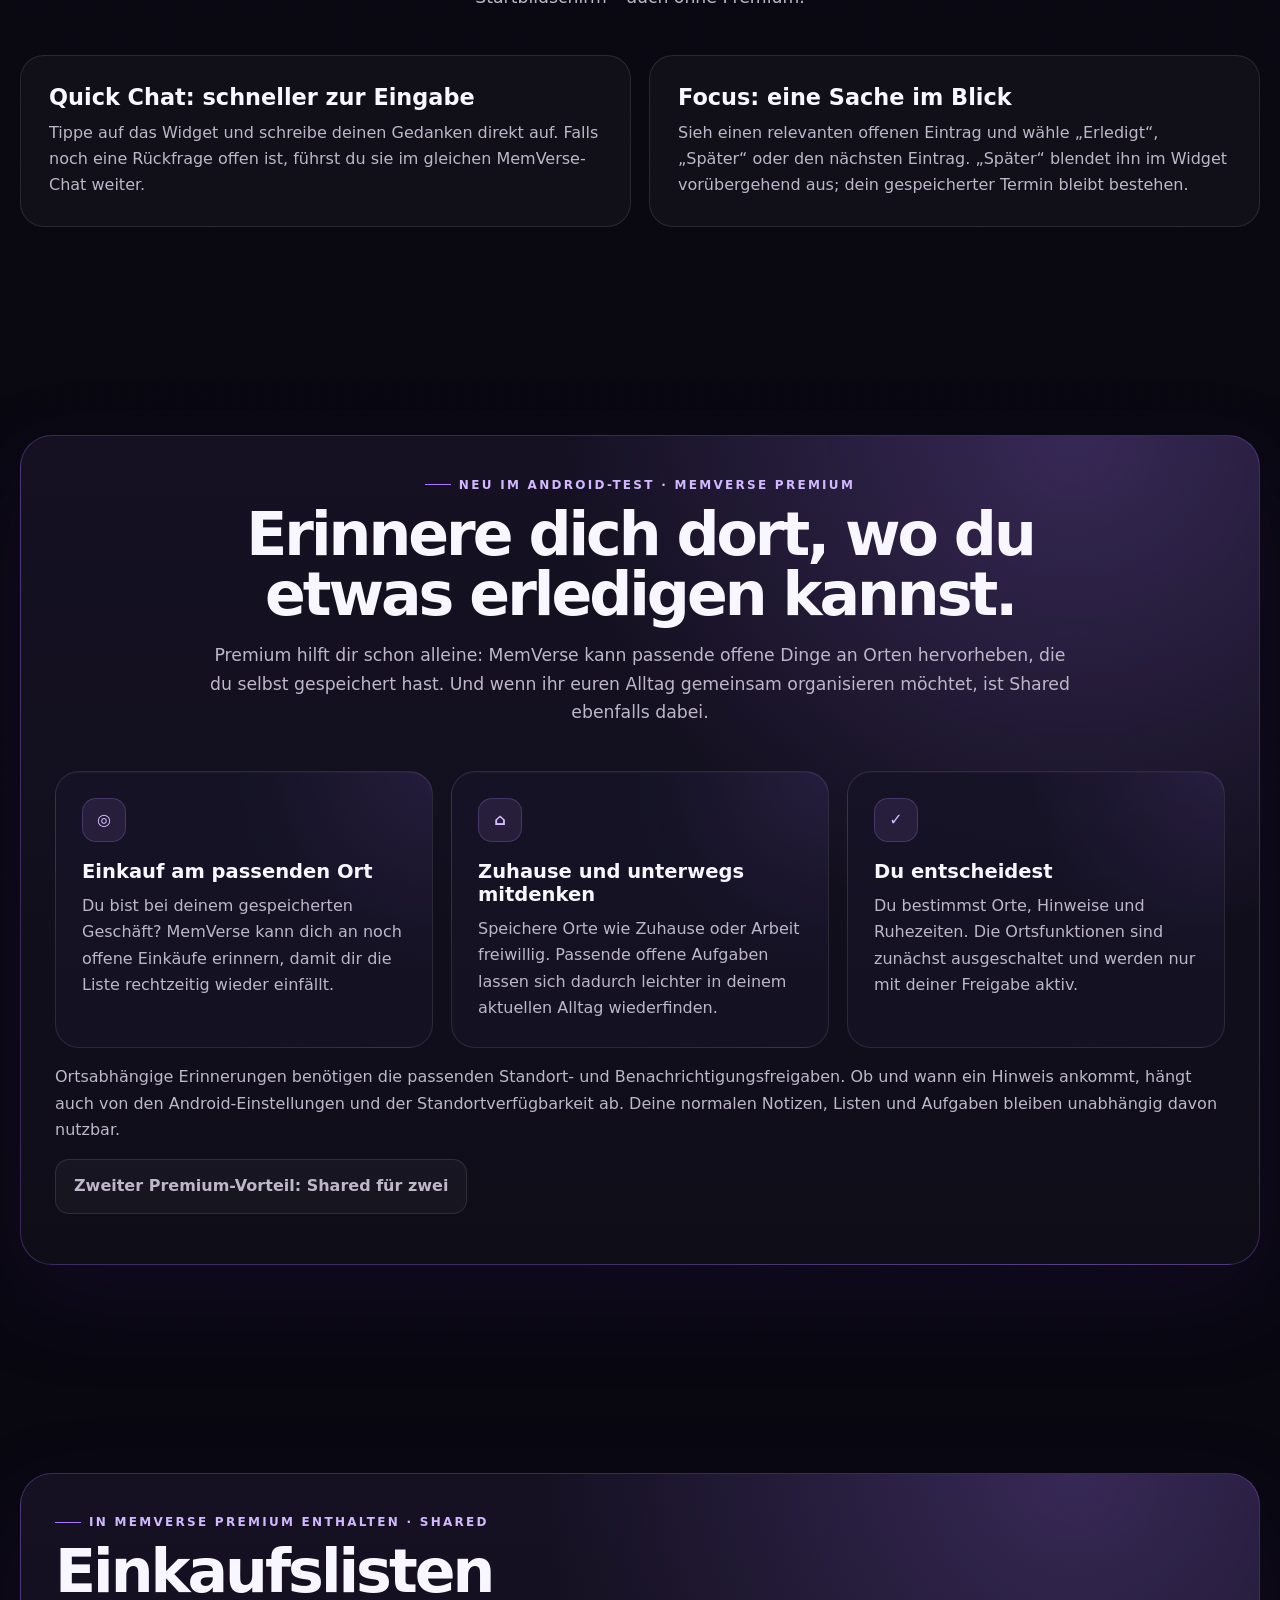
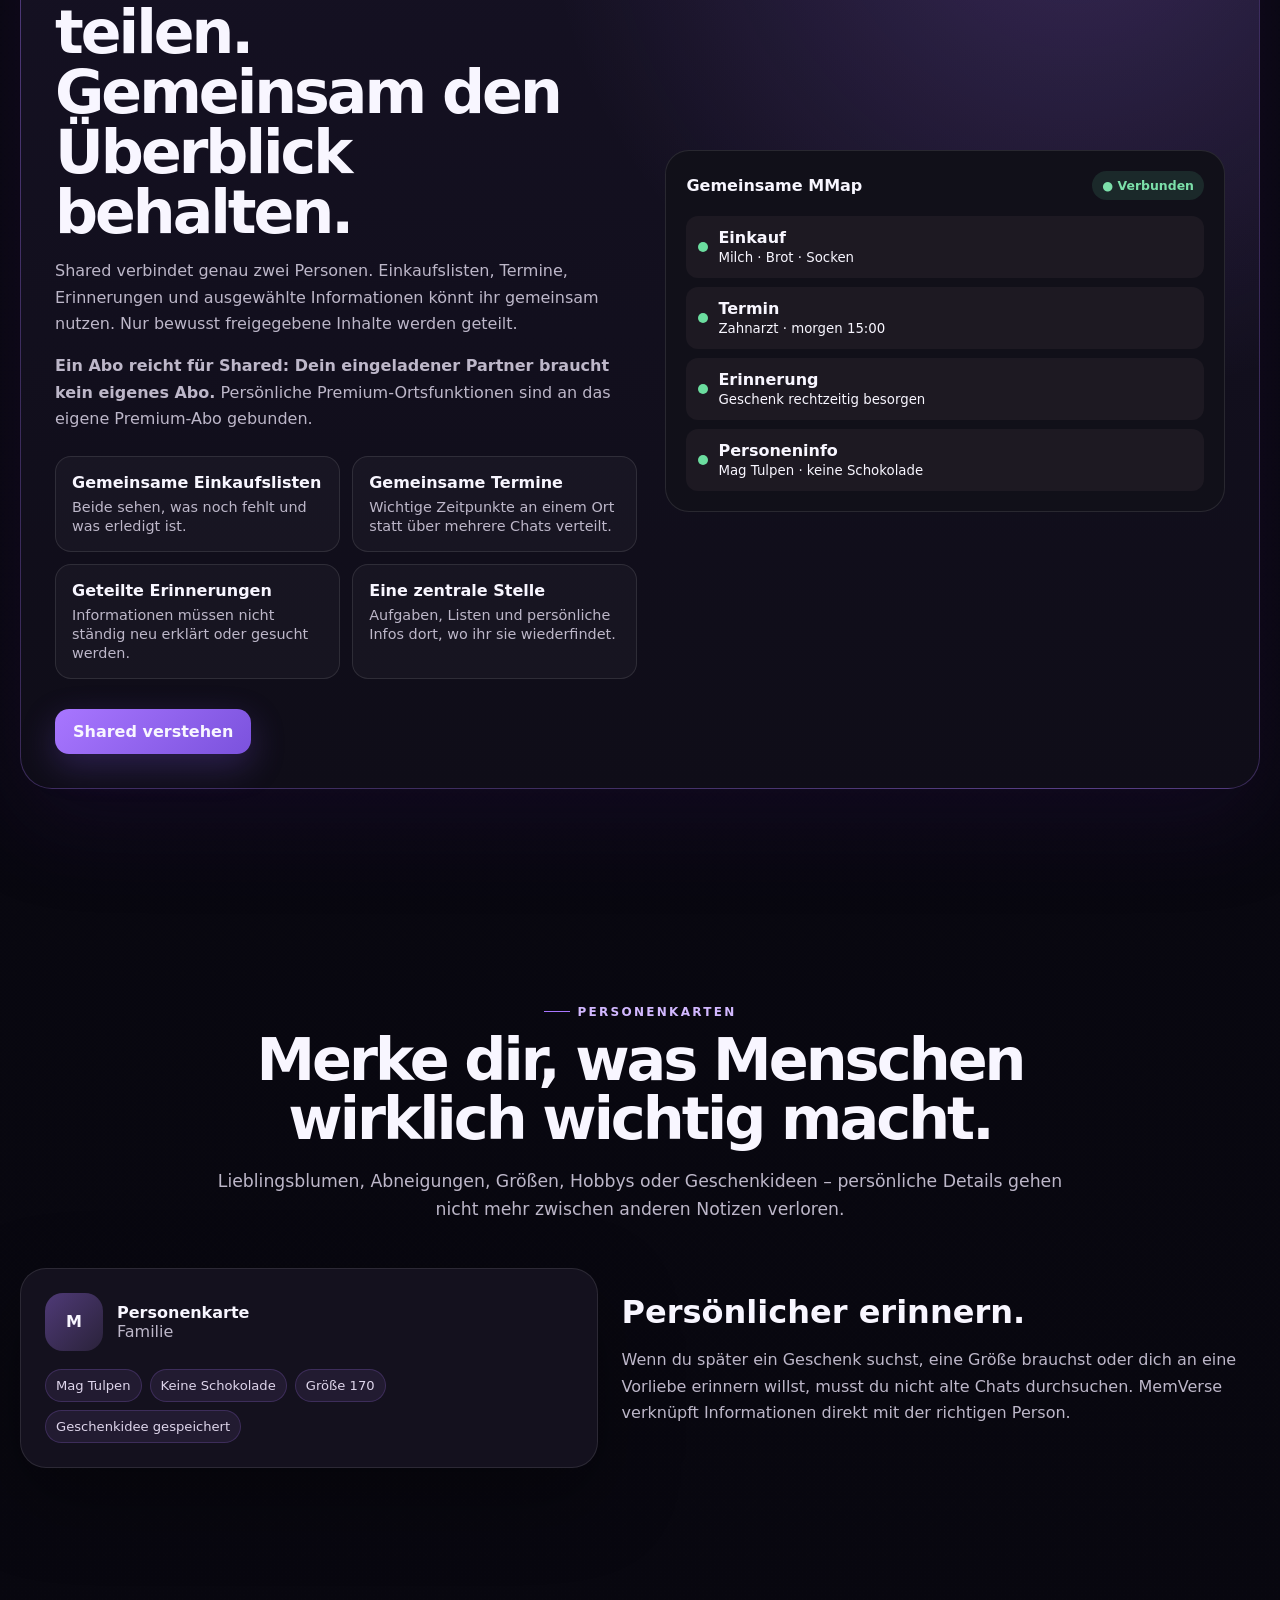
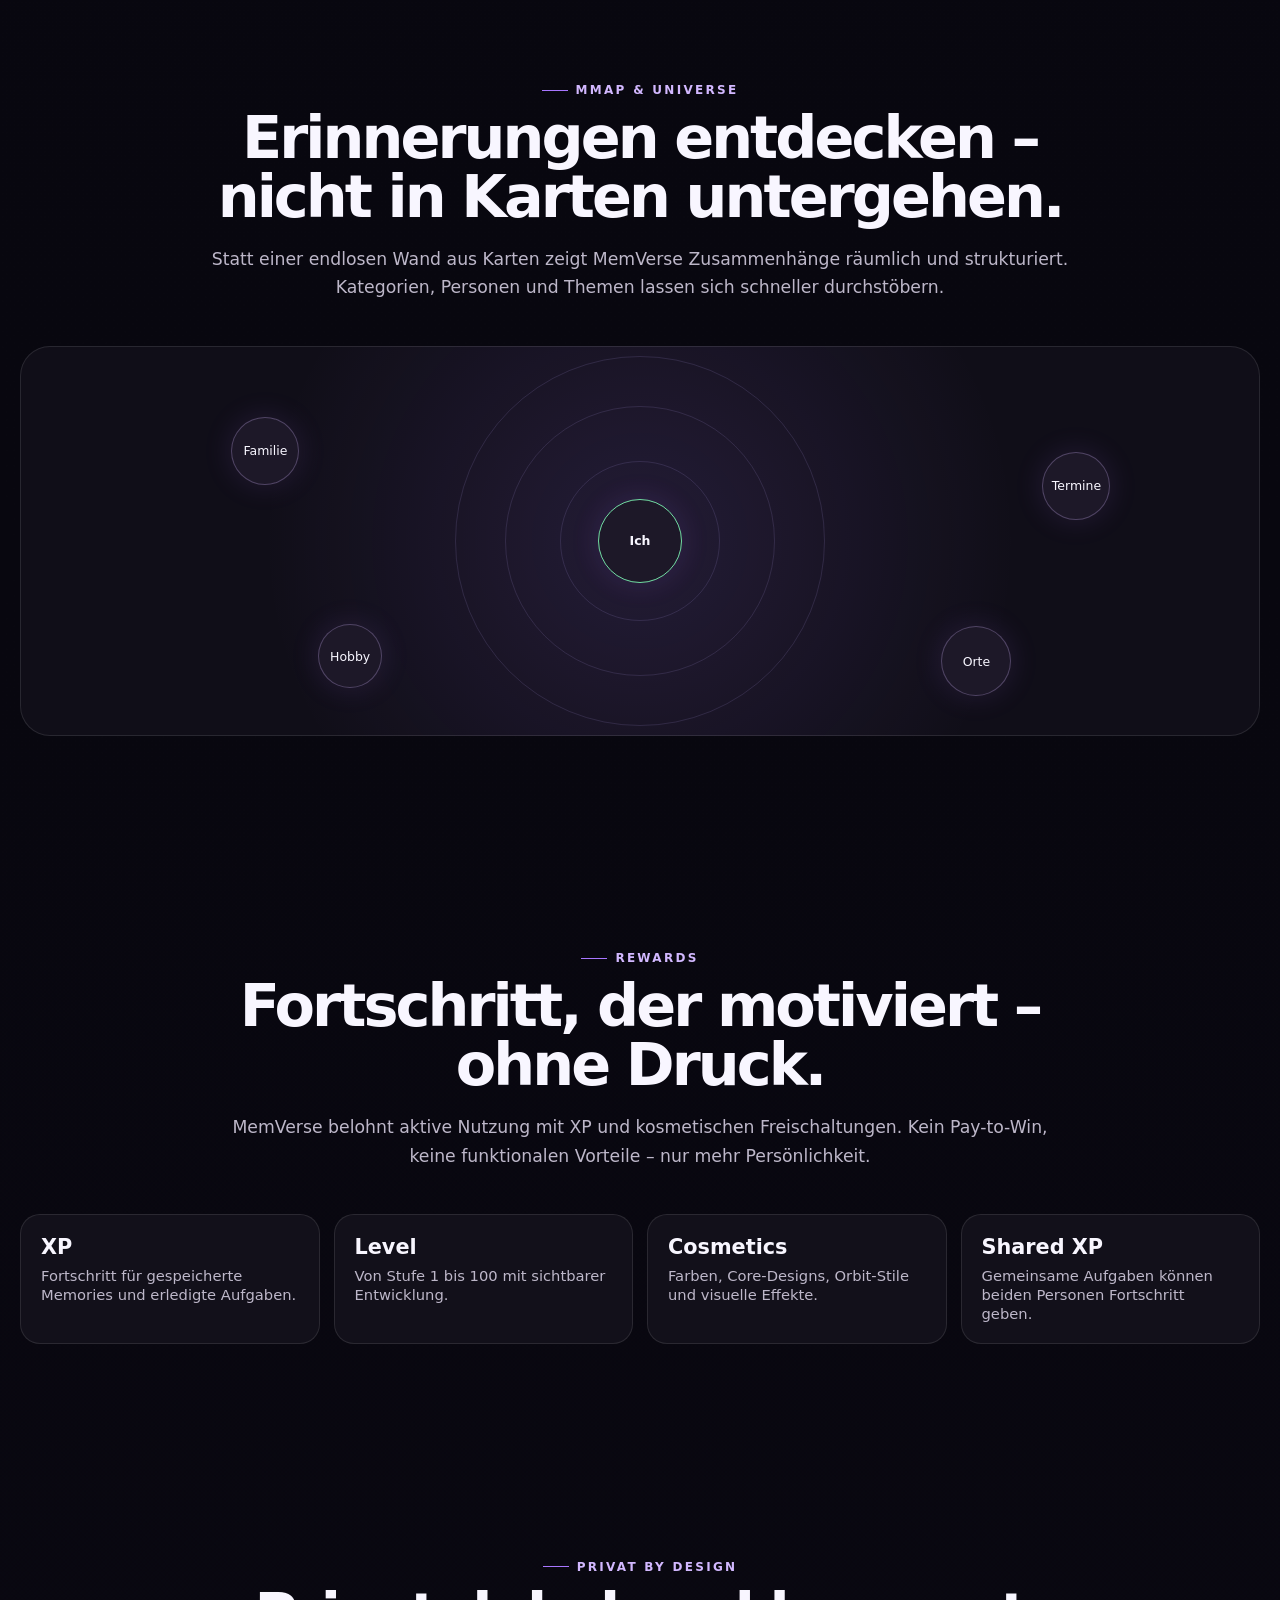
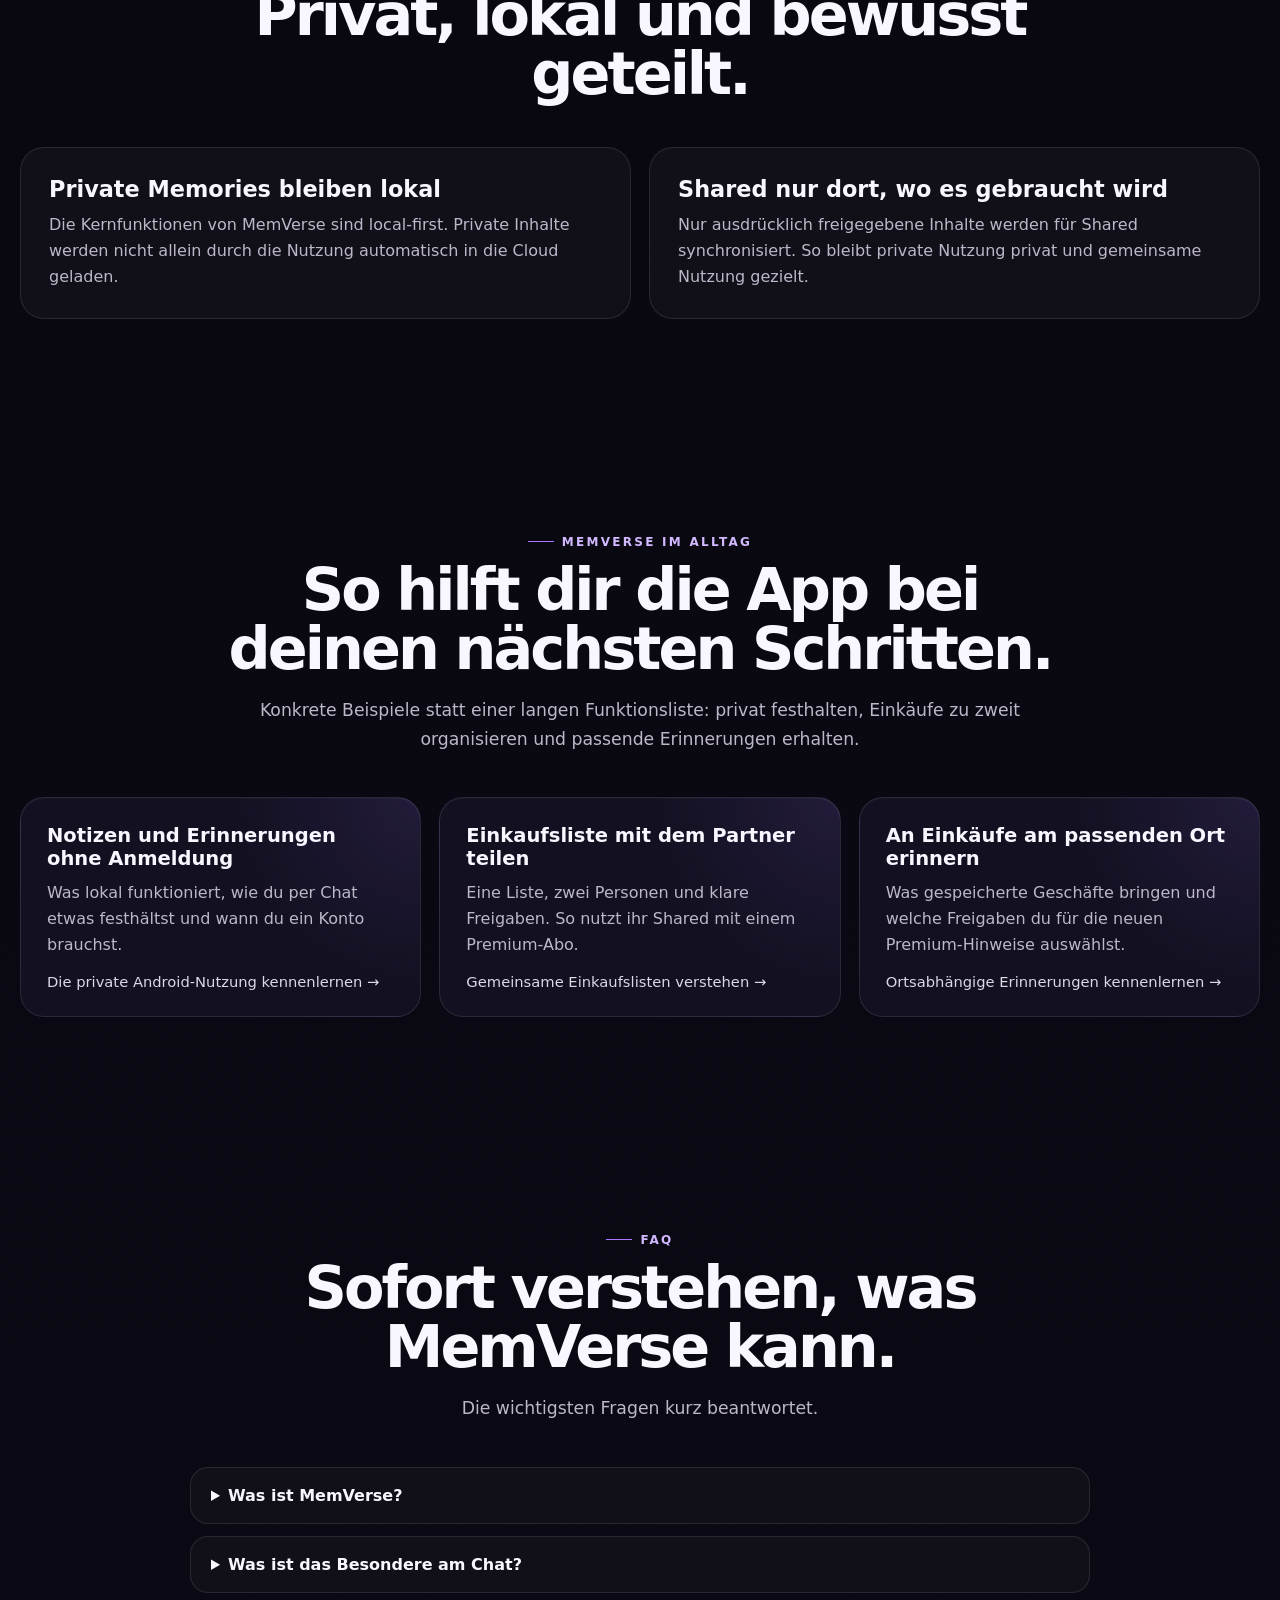
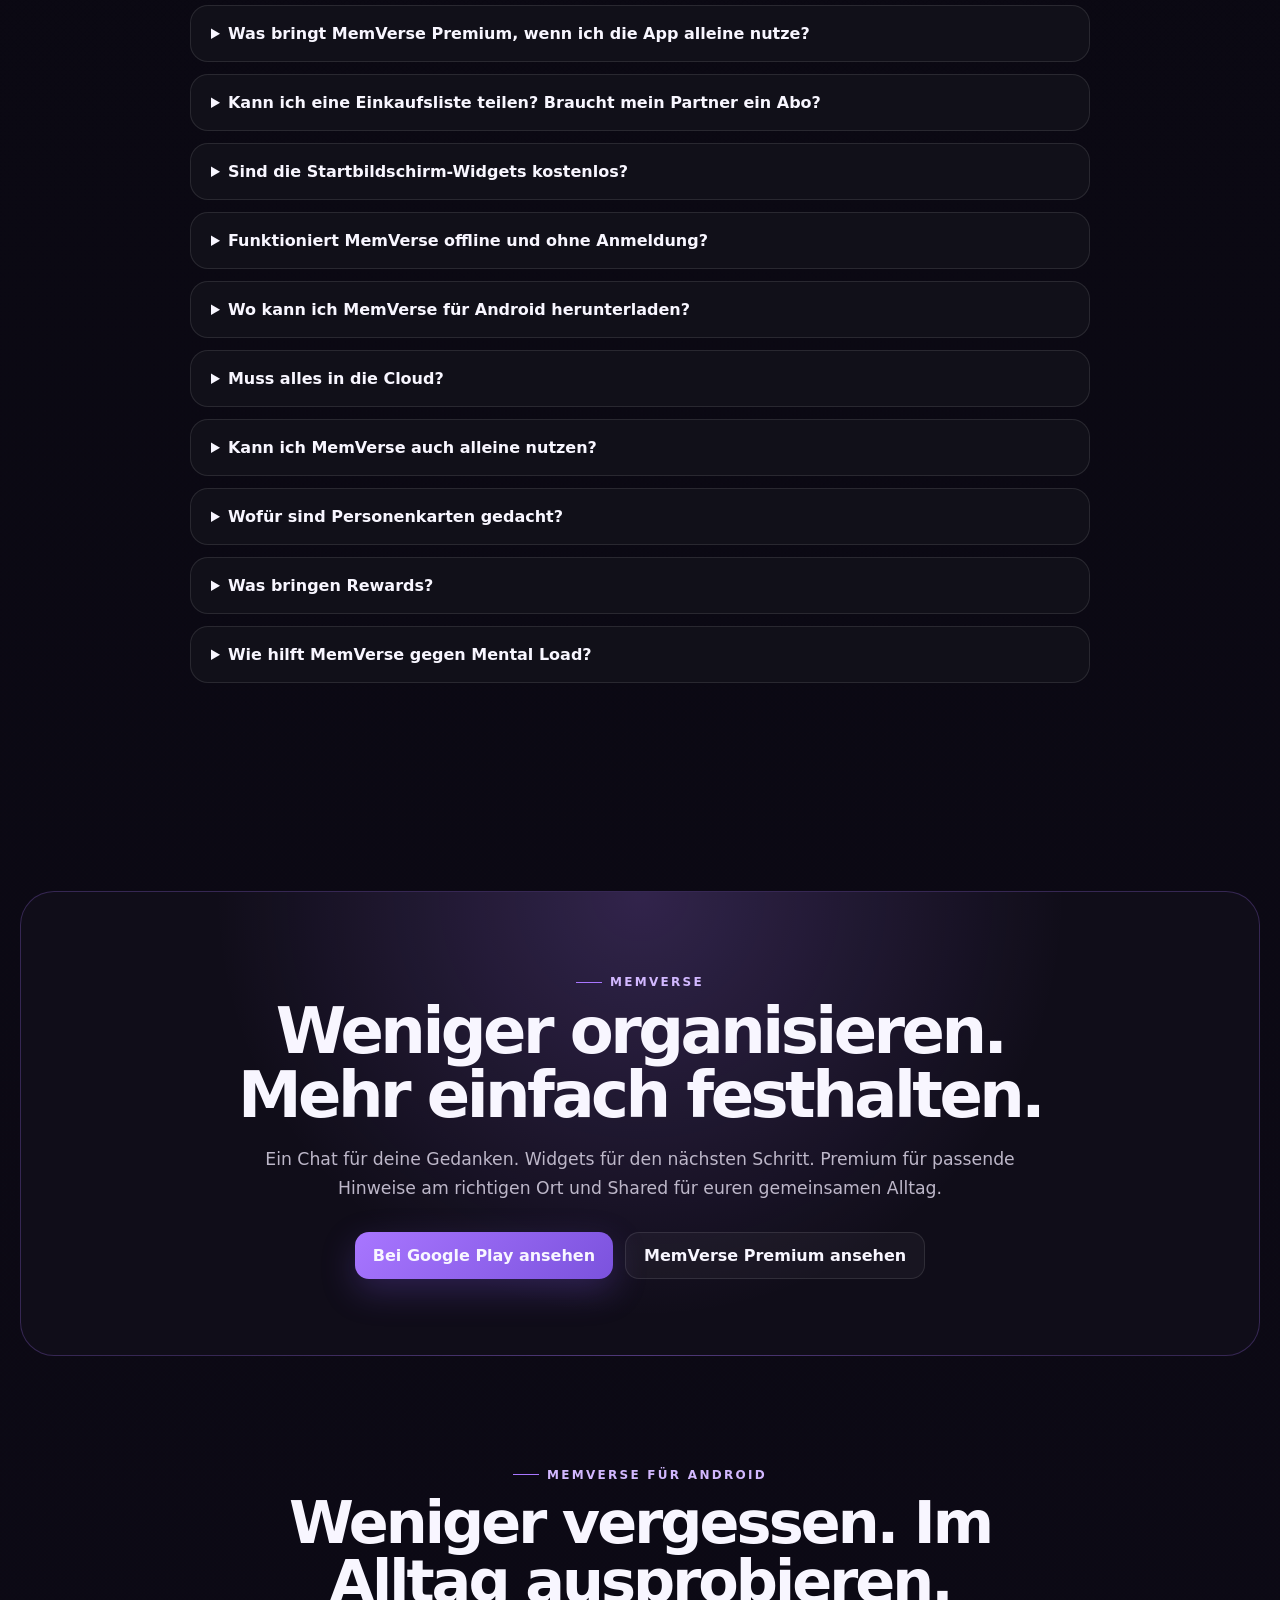
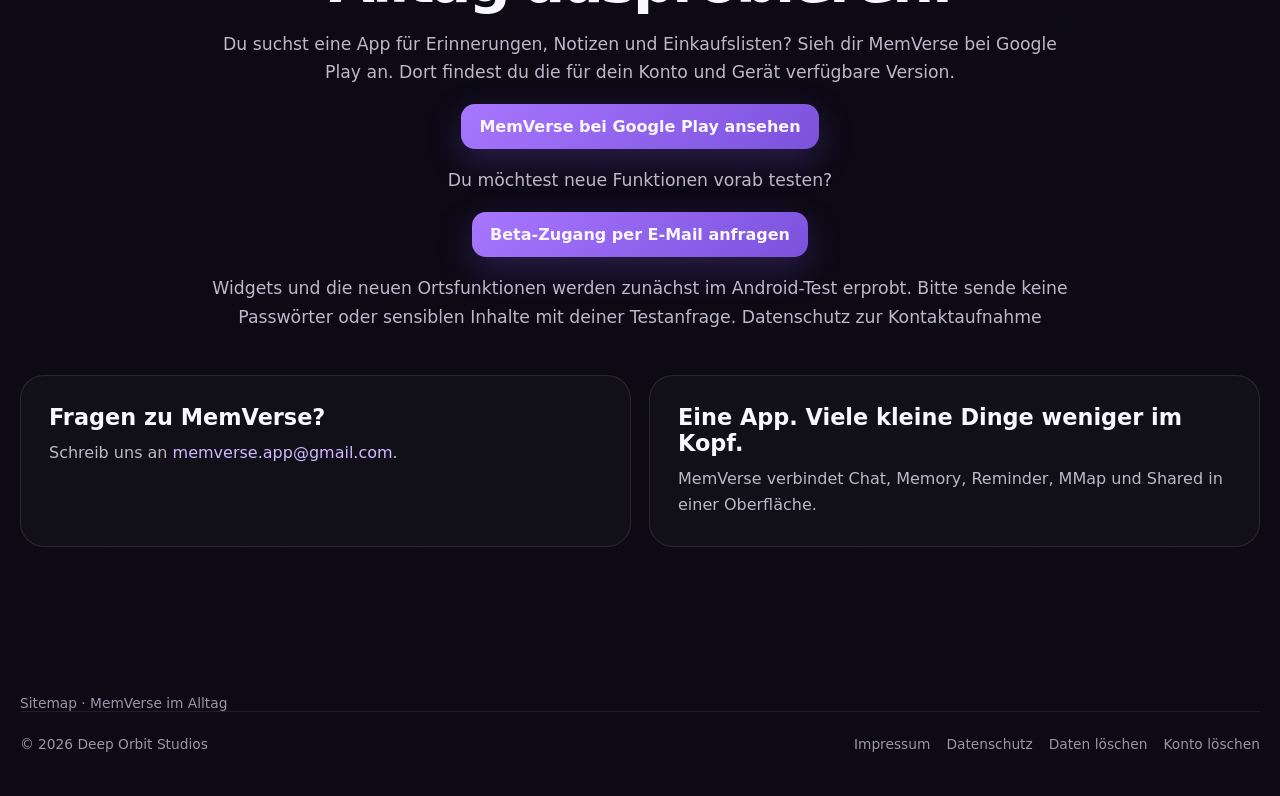
==== commit 66cadd19: "Link the real Play listing and add useful Android, shared-shopping and location guides" ====
--- a/index.html
+++ b/index.html
@@ -37,6 +37,8 @@
       "url": "https://bedtimebeats2000-sketch.github.io/memverse-website/",
       "operatingSystem": "Android",
       "applicationCategory": "ProductivityApplication",
+      "installUrl": "https://play.google.com/store/apps/details?id=com.phos.app&pcampaignid=web_share",
+      "sameAs": "https://play.google.com/store/apps/details?id=com.phos.app&pcampaignid=web_share",
       "inLanguage": "de",
       "description": "Android-App für Notizen, Aufgaben, Termine, Erinnerungen, Einkaufslisten und persönliche Informationen. Private Kernfunktionen lokal und ohne Konto; optionale Premium-Ortsfunktionen und Shared für zwei Personen.",
       "image": "https://bedtimebeats2000-sketch.github.io/memverse-website/assets/memverse-app-icon.png",
@@ -238,7 +240,7 @@
         <a href="#universe">MMap</a>
         <a href="#faq">FAQ</a>
       </div>
-      <a class="btn primary" href="#testen">Beta testen</a>
+      <a class="btn primary" href="https://play.google.com/store/apps/details?id=com.phos.app&amp;pcampaignid=web_share" rel="noopener">Google Play</a>
     </nav>
   </div>
 </header>
@@ -250,9 +252,10 @@
     <h1>Deine Erinnerungs-App.<br><span>Mehr im Kopf frei haben.</span></h1>
     <p class="lead">Notizen, Aufgaben, Termine und Einkaufslisten: Halte per Chat fest, was du nicht vergessen willst. MemVerse bringt Ordnung in deinen Alltag – mit privaten Kernfunktionen, die lokal und ohne Konto funktionieren.</p>
     <div class="hero-actions">
-      <a class="btn primary" href="#testen">Android-Beta anfragen</a>
+      <a class="btn primary" href="https://play.google.com/store/apps/details?id=com.phos.app&amp;pcampaignid=web_share" rel="noopener">Bei Google Play ansehen</a>
       <a class="btn ghost" href="#premium">MemVerse Premium ansehen</a>
     </div>
+    <p style="color:var(--muted);line-height:1.6;font-size:.9rem">Widgets und die neuen Premium-Ortsfunktionen werden derzeit im Android-Test erprobt. Die verfügbaren Funktionen hängen von deiner App-Version ab.</p>
     <div class="microproofs">
       <span class="chip">Privat auf deinem Gerät</span>
       <span class="chip">Per Chat erfassen</span>
@@ -341,7 +344,7 @@
 
 <section id="widgets" class="wrap section">
   <div class="section-head">
-    <div class="eyebrow">Kostenlose Android-Widgets</div>
+    <div class="eyebrow">Neu im Android-Test · Kostenlose Widgets</div>
     <h2>Ein Gedanke. Direkt festgehalten.</h2>
     <p>Die zwei MemVerse-Widgets bringen schnelle Eingabe und deinen nächsten Schritt auf den Startbildschirm – auch ohne Premium.</p>
   </div>
@@ -354,7 +357,7 @@
 <section id="premium" class="wrap section">
   <div class="shared">
     <div class="section-head">
-      <div class="eyebrow">MemVerse Premium</div>
+      <div class="eyebrow">Neu im Android-Test · MemVerse Premium</div>
       <h2>Erinnere dich dort, wo du etwas erledigen kannst.</h2>
       <p>Premium hilft dir schon alleine: MemVerse kann passende offene Dinge an Orten hervorheben, die du selbst gespeichert hast. Und wenn ihr euren Alltag gemeinsam organisieren möchtet, ist Shared ebenfalls dabei.</p>
     </div>
@@ -461,6 +464,19 @@
   </div>
 </section>
 
+<section id="ratgeber" class="wrap section">
+  <div class="section-head">
+    <div class="eyebrow">MemVerse im Alltag</div>
+    <h2>So hilft dir die App bei deinen nächsten Schritten.</h2>
+    <p>Konkrete Beispiele statt einer langen Funktionsliste: privat festhalten, Einkäufe zu zweit organisieren und passende Erinnerungen erhalten.</p>
+  </div>
+  <div class="grid-3">
+    <article class="card"><h3><a href="erinnerungs-app-ohne-anmeldung.html">Notizen und Erinnerungen ohne Anmeldung</a></h3><p>Was lokal funktioniert, wie du per Chat etwas festhältst und wann du ein Konto brauchst.</p><div class="featureline"><a href="erinnerungs-app-ohne-anmeldung.html">Die private Android-Nutzung kennenlernen →</a></div></article>
+    <article class="card"><h3><a href="einkaufsliste-teilen.html">Einkaufsliste mit dem Partner teilen</a></h3><p>Eine Liste, zwei Personen und klare Freigaben. So nutzt ihr Shared mit einem Premium-Abo.</p><div class="featureline"><a href="einkaufsliste-teilen.html">Gemeinsame Einkaufslisten verstehen →</a></div></article>
+    <article class="card"><h3><a href="ortsabhaengige-erinnerungen.html">An Einkäufe am passenden Ort erinnern</a></h3><p>Was gespeicherte Geschäfte bringen und welche Freigaben du für die neuen Premium-Hinweise auswählst.</p><div class="featureline"><a href="ortsabhaengige-erinnerungen.html">Ortsabhängige Erinnerungen kennenlernen →</a></div></article>
+  </div>
+</section>
+
 <section id="faq" class="wrap section">
   <div class="section-head">
     <div class="eyebrow">FAQ</div>
@@ -474,7 +490,7 @@
     <details><summary>Kann ich eine Einkaufsliste teilen? Braucht mein Partner ein Abo?</summary><p>Ja. Mit Shared in MemVerse Premium könnt ihr Einkaufslisten und andere ausdrücklich freigegebene Inhalte zu zweit nutzen. Ein Abo reicht für Shared; dein eingeladener Partner benötigt dafür kein eigenes. Persönliche Premium-Ortsfunktionen werden dadurch nicht automatisch für den Partner freigeschaltet.</p></details>
     <details><summary>Sind die Startbildschirm-Widgets kostenlos?</summary><p>Ja. Quick Chat für die schnelle Eingabe und Focus für einen relevanten offenen Eintrag gehören zu den kostenlosen Funktionen. Ein Premium-Abo ist für die beiden Android-Widgets nicht nötig.</p></details>
     <details><summary>Funktioniert MemVerse offline und ohne Anmeldung?</summary><p>Ja, die privaten Kernfunktionen wie Notizen, Aufgaben und Einkaufslisten kannst du lokal ohne Konto nutzen. Anmeldung und Internet brauchst du für Online-Funktionen wie Shared und die Abo-Prüfung. Ortsfunktionen sind optional und hängen von zusätzlichen Freigaben und der Verfügbarkeit ab.</p></details>
-    <details><summary>Wie kann ich MemVerse für Android testen?</summary><p>MemVerse befindet sich im geschlossenen Android-Test. Frage den Beta-Zugang per E-Mail an. Nach der Aufnahme erhältst du die Testinformationen für Google Play. Preise und Laufzeiten von Premium siehst du vor dem Kauf im Google-Play-Kaufdialog.</p></details>
+    <details><summary>Wo kann ich MemVerse für Android herunterladen?</summary><p>Öffne <a href="https://play.google.com/store/apps/details?id=com.phos.app&amp;pcampaignid=web_share" rel="noopener">MemVerse bei Google Play</a>. Dort siehst du die für dein Konto und Gerät verfügbare Version. Neue Funktionen wie die Widgets und Orts-Erinnerungen werden zunächst im Android-Test erprobt. Für eine Testanfrage kannst du uns per E-Mail kontaktieren. Preise und Laufzeiten von Premium siehst du vor dem Kauf im Google-Play-Kaufdialog.</p></details>
     <details><summary>Muss alles in die Cloud?</summary><p>Nein. MemVerse ist local-first. Private Memories bleiben grundsätzlich auf deinem Gerät. Nur Funktionen wie Shared benötigen ein Konto und Backend-Synchronisation für ausdrücklich freigegebene Inhalte.</p></details>
     <details><summary>Kann ich MemVerse auch alleine nutzen?</summary><p>Ja. Die Kernfunktionen funktionieren ohne Shared. Chat, Memory, MMap, Reminder, Aufgaben, Einkaufslisten und Personenkarten sind auch für die private Nutzung gedacht.</p></details>
     <details><summary>Wofür sind Personenkarten gedacht?</summary><p>Damit du Vorlieben, Abneigungen, Größen, Hobbys, Geschenkideen und andere persönliche Details einer Person zuordnen kannst. So findest du diese Informationen später gezielt wieder.</p></details>
@@ -489,7 +505,7 @@
     <h2>Weniger organisieren.<br>Mehr einfach festhalten.</h2>
     <p>Ein Chat für deine Gedanken. Widgets für den nächsten Schritt. Premium für passende Hinweise am richtigen Ort und Shared für euren gemeinsamen Alltag.</p>
     <div class="hero-actions" style="justify-content:center">
-      <a class="btn primary" href="#testen">Android-Beta anfragen</a>
+      <a class="btn primary" href="https://play.google.com/store/apps/details?id=com.phos.app&amp;pcampaignid=web_share" rel="noopener">Bei Google Play ansehen</a>
       <a class="btn" href="#premium">MemVerse Premium ansehen</a>
     </div>
   </div>
@@ -497,11 +513,13 @@
 
 <section id="testen" class="wrap section" style="padding-top:0">
   <div class="section-head">
-    <div class="eyebrow">Geschlossener Android-Test</div>
-    <h2>Teste MemVerse in deinem Alltag.</h2>
-    <p>Du suchst eine App für Erinnerungen, Notizen und Einkaufslisten? Schreib uns für den Beta-Zugang. Wir melden uns mit den nächsten Schritten zur Teilnahme über Google Play.</p>
+    <div class="eyebrow">MemVerse für Android</div>
+    <h2>Weniger vergessen. Im Alltag ausprobieren.</h2>
+    <p>Du suchst eine App für Erinnerungen, Notizen und Einkaufslisten? Sieh dir MemVerse bei Google Play an. Dort findest du die für dein Konto und Gerät verfügbare Version.</p>
+    <a class="btn primary" href="https://play.google.com/store/apps/details?id=com.phos.app&amp;pcampaignid=web_share" rel="noopener">MemVerse bei Google Play ansehen</a>
+    <p>Du möchtest neue Funktionen vorab testen?</p>
     <a class="btn primary" href="mailto:memverse.app@gmail.com?subject=MemVerse%20Android-Beta">Beta-Zugang per E-Mail anfragen</a>
-    <p>Die Beta ist noch kein öffentlicher Store-Start. Bitte sende keine Passwörter oder sensiblen Inhalte mit deiner Anfrage. <a href="privacy.html#website">Datenschutz zur Kontaktaufnahme</a></p>
+    <p>Widgets und die neuen Ortsfunktionen werden zunächst im Android-Test erprobt. Bitte sende keine Passwörter oder sensiblen Inhalte mit deiner Testanfrage. <a href="privacy.html#website">Datenschutz zur Kontaktaufnahme</a></p>
   </div>
   <div class="trust">
     <div><h3>Fragen zu MemVerse?</h3><p>Schreib uns an <a style="color:var(--violet2)" href="mailto:memverse.app@gmail.com">memverse.app@gmail.com</a>.</p></div>
@@ -511,7 +529,7 @@
 </main>
 
 <footer>
-  <div class="wrap"><a href="sitemap.xml">Sitemap</a></div>
+  <div class="wrap"><a href="sitemap.xml">Sitemap</a> · <a href="#ratgeber">MemVerse im Alltag</a></div>
   <div class="wrap foot">
     <span>© 2026 Deep Orbit Studios</span>
     <div class="footlinks">
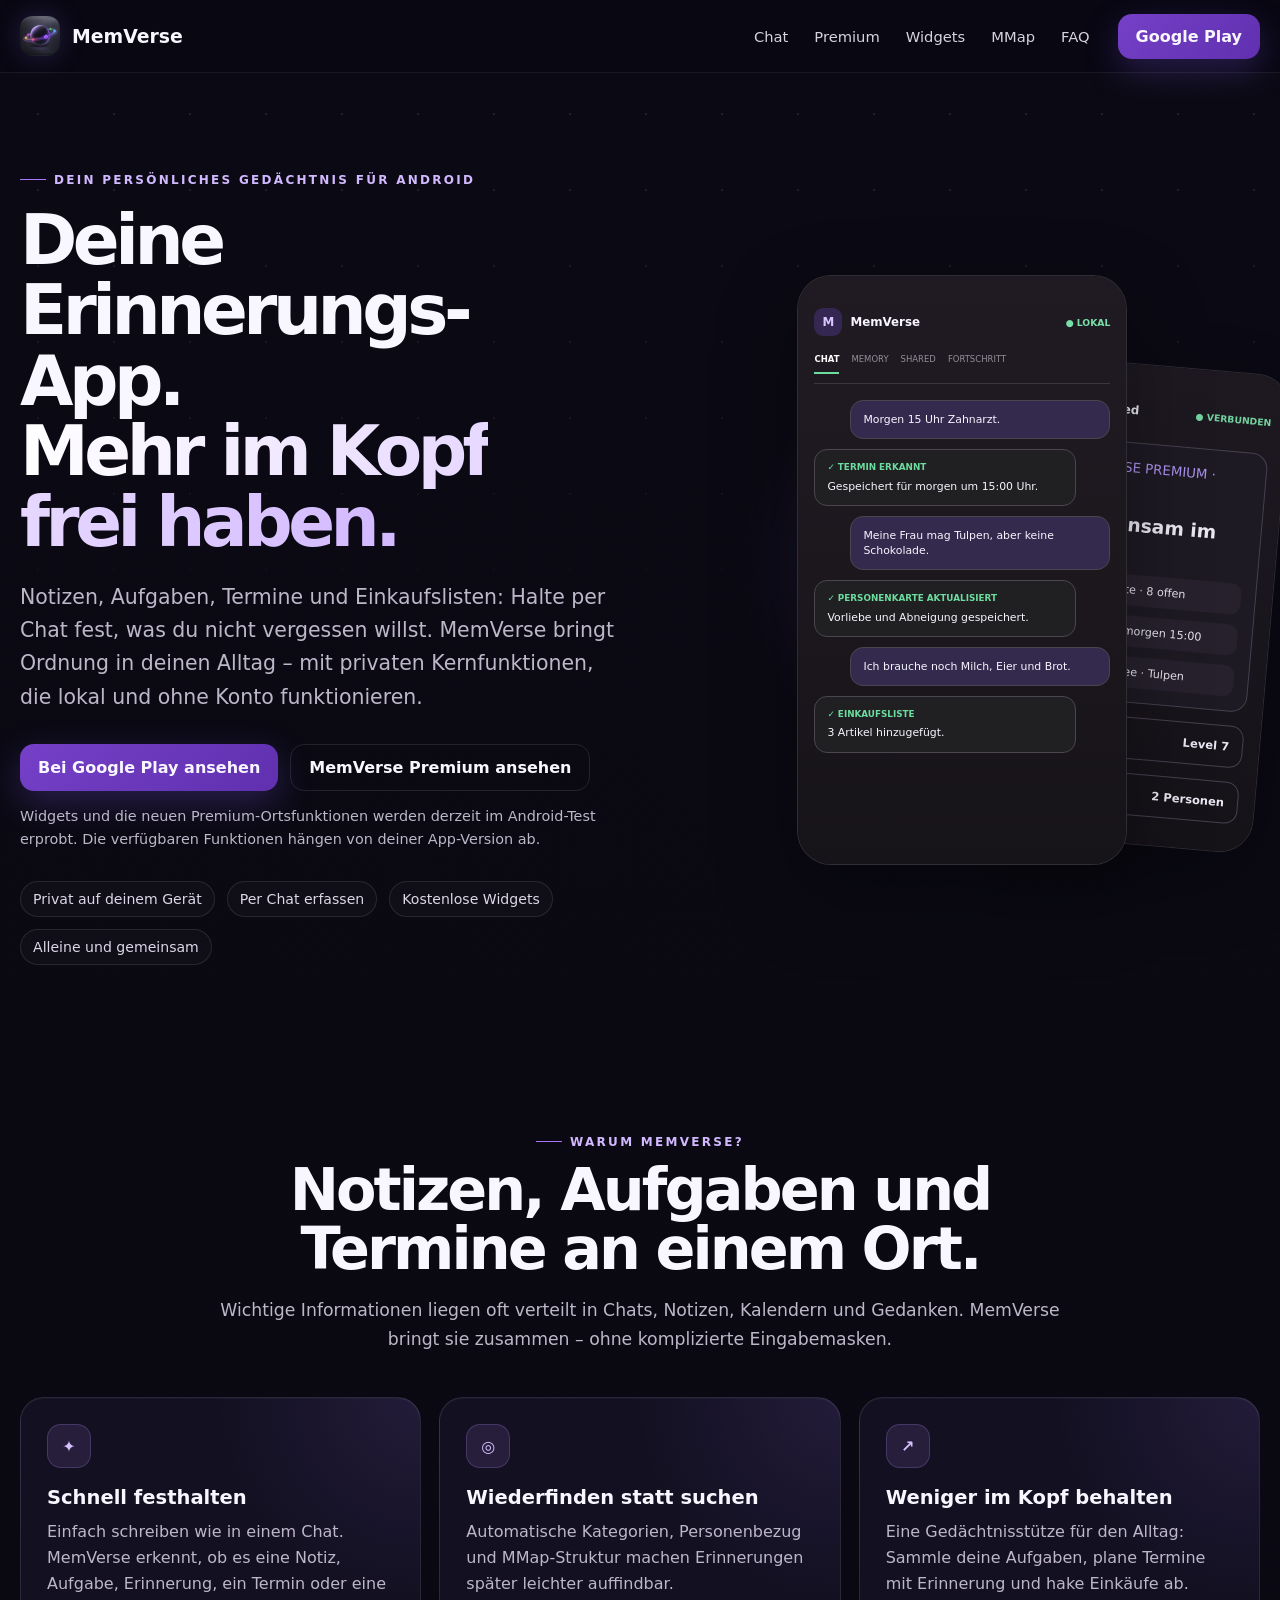
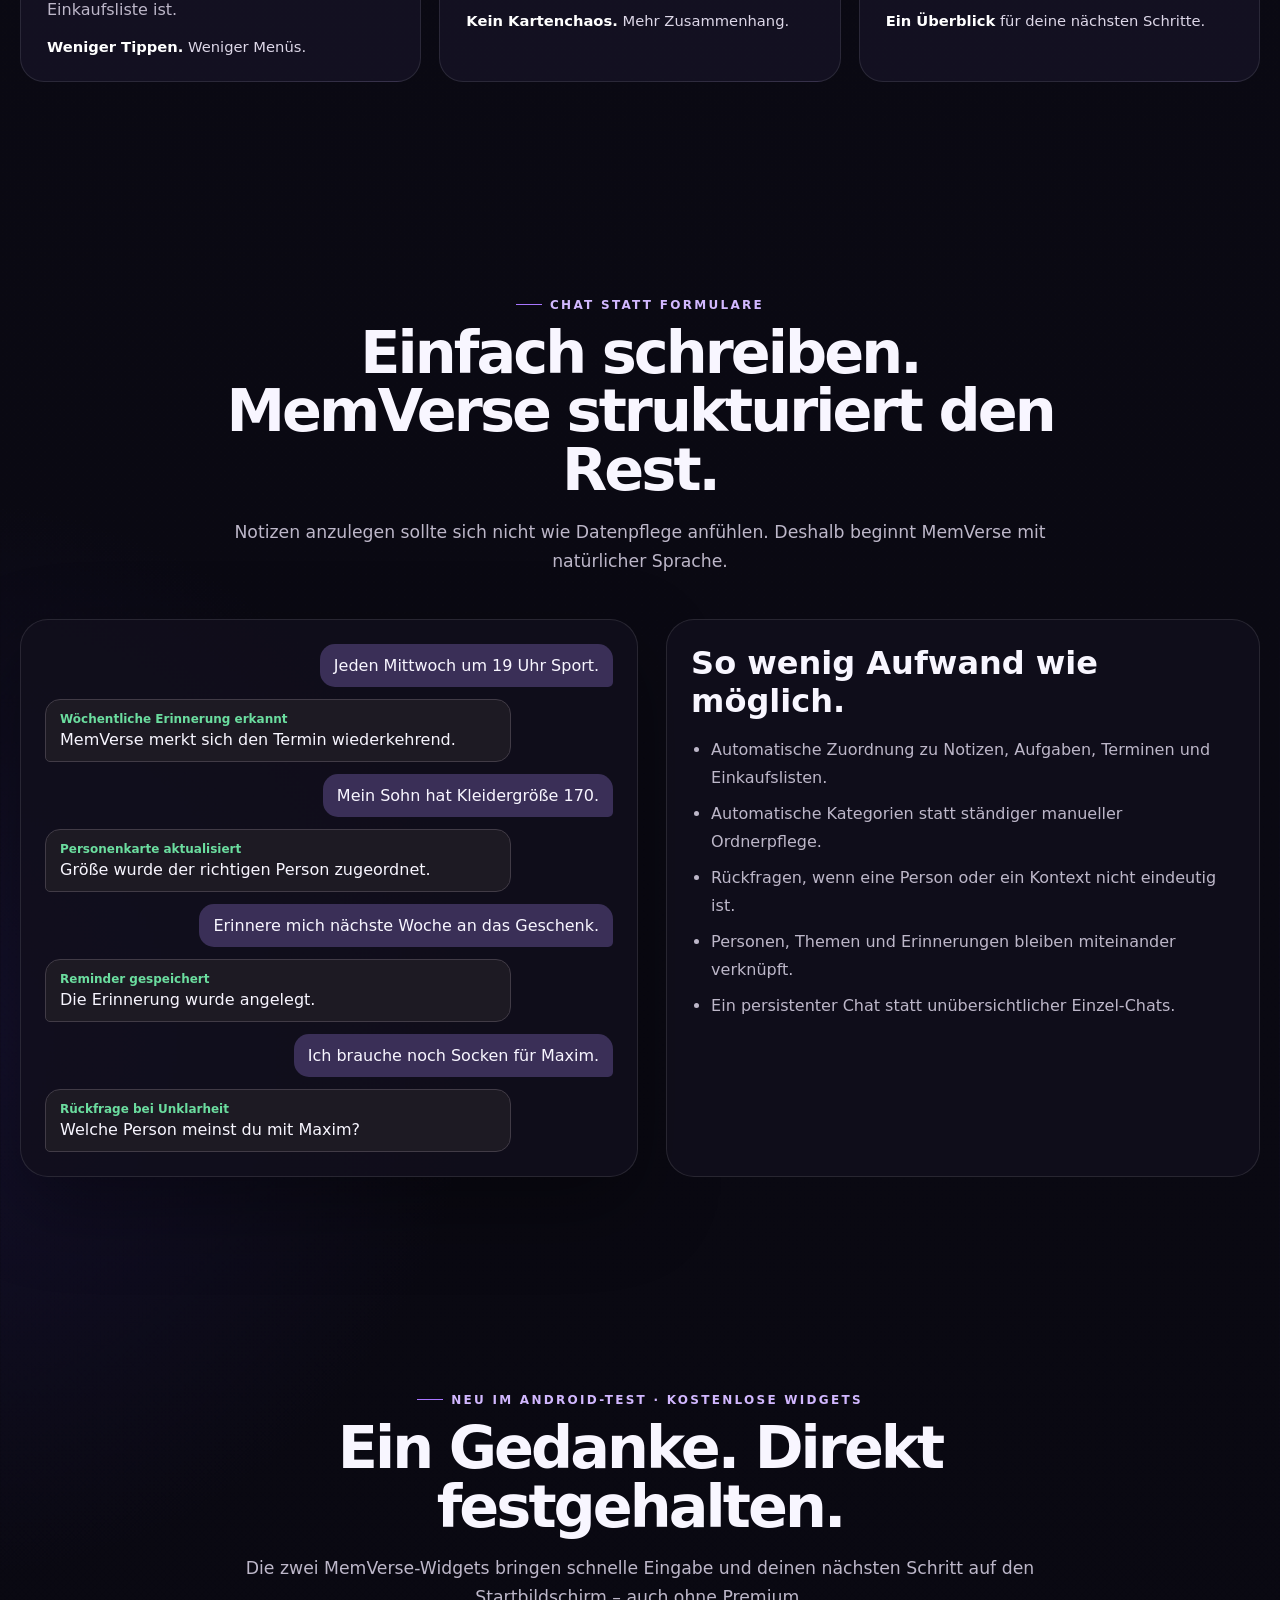
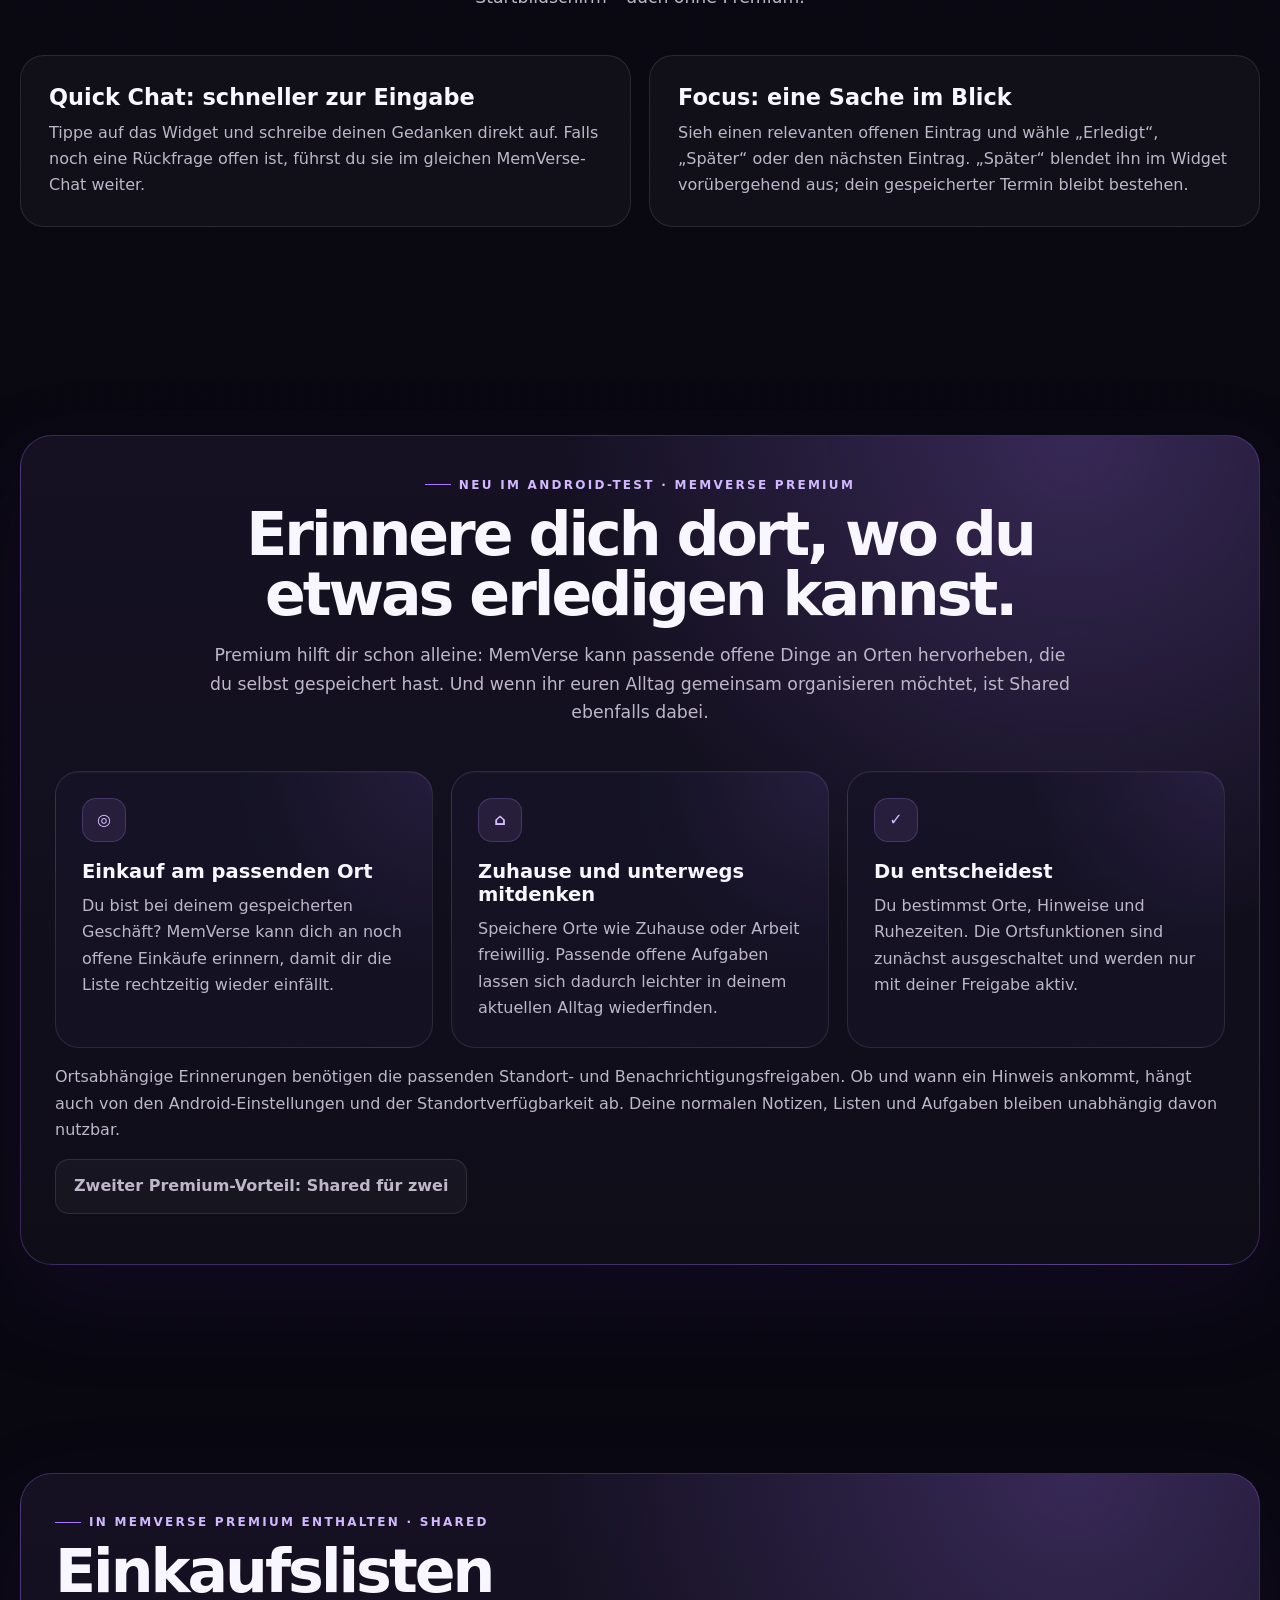
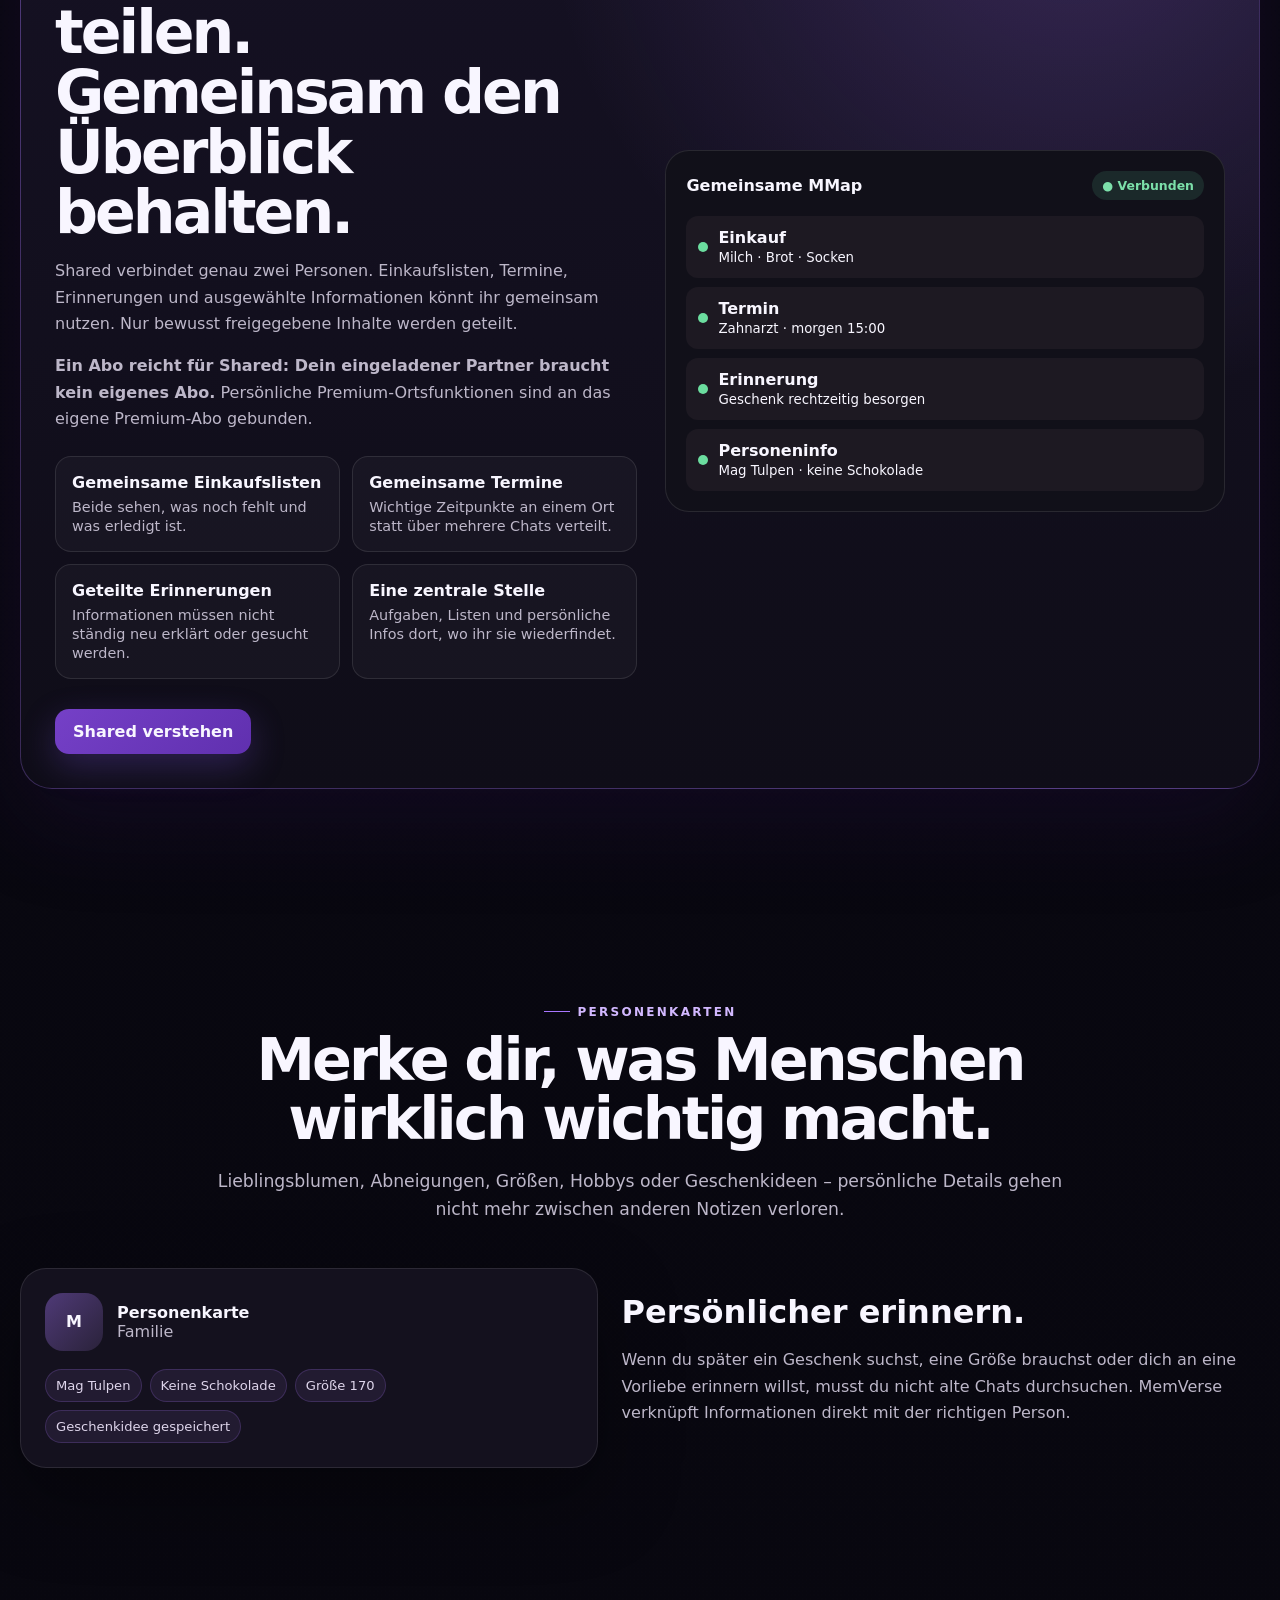
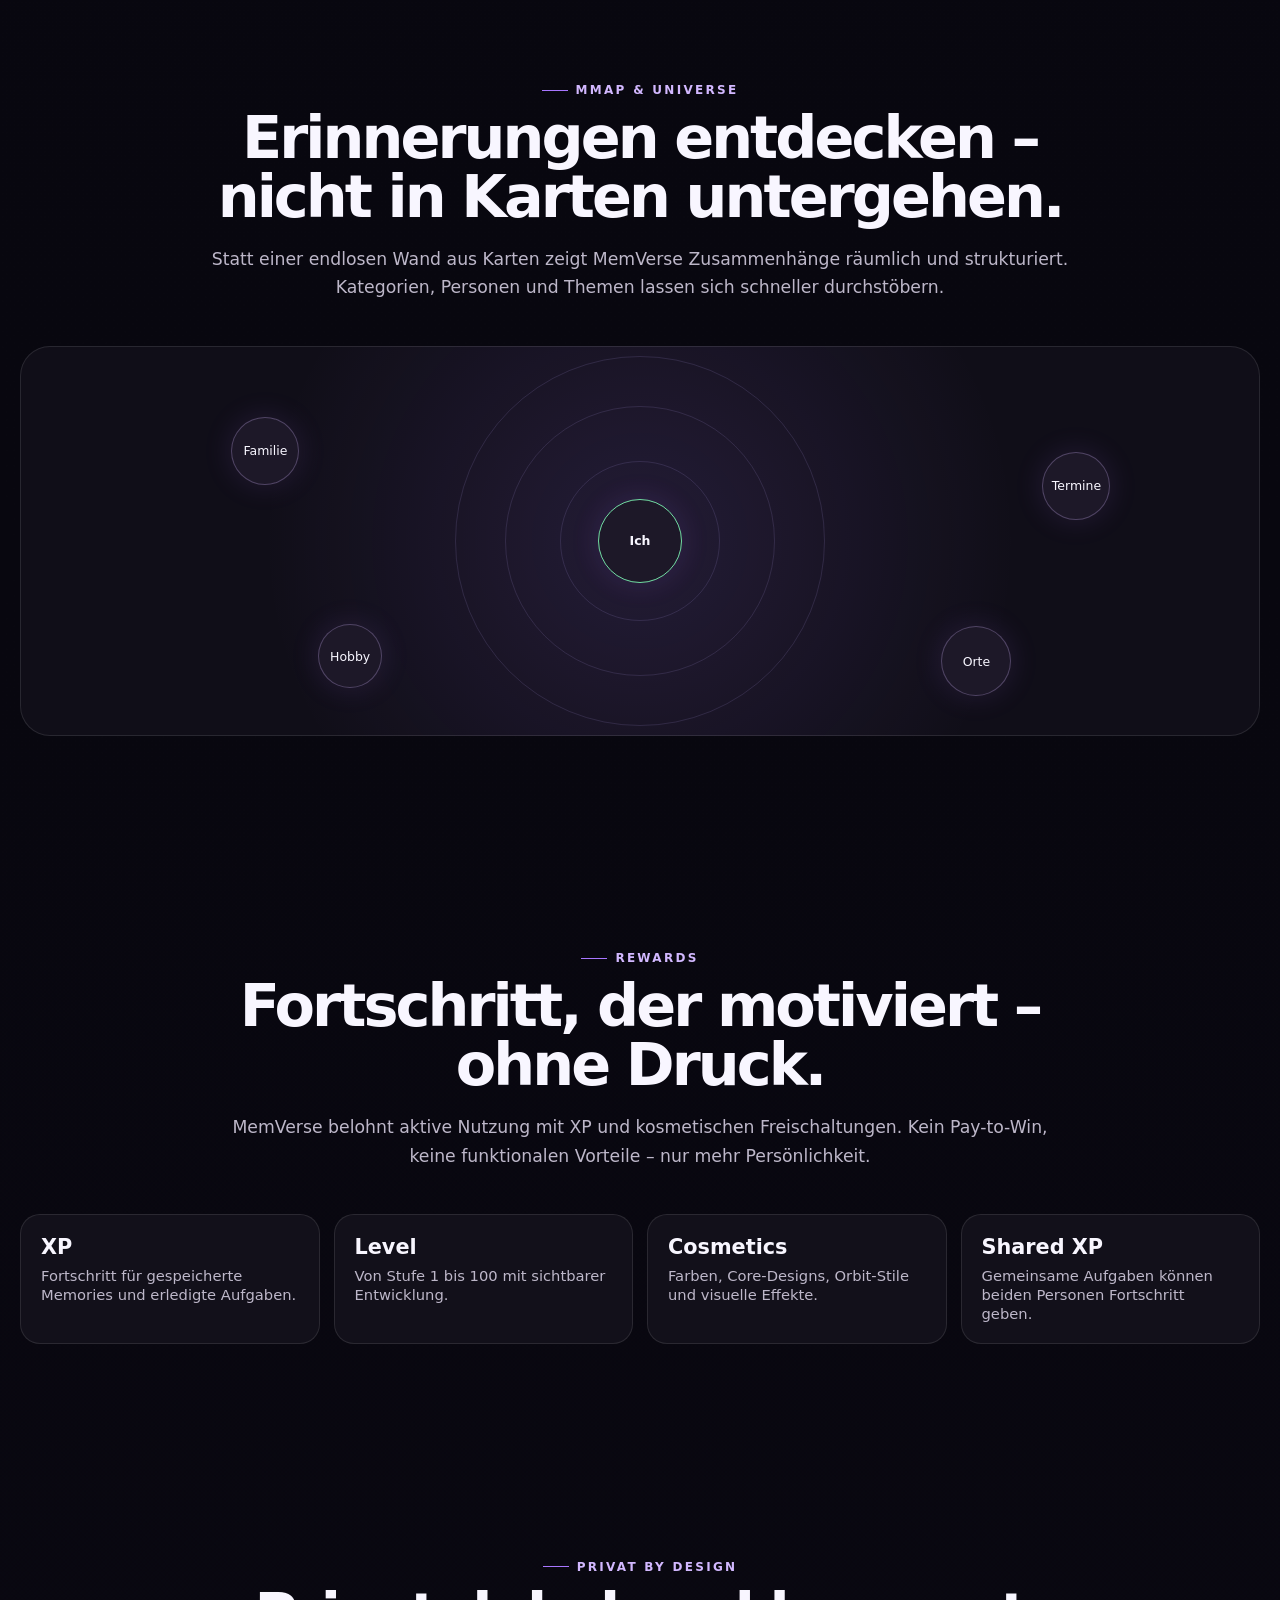
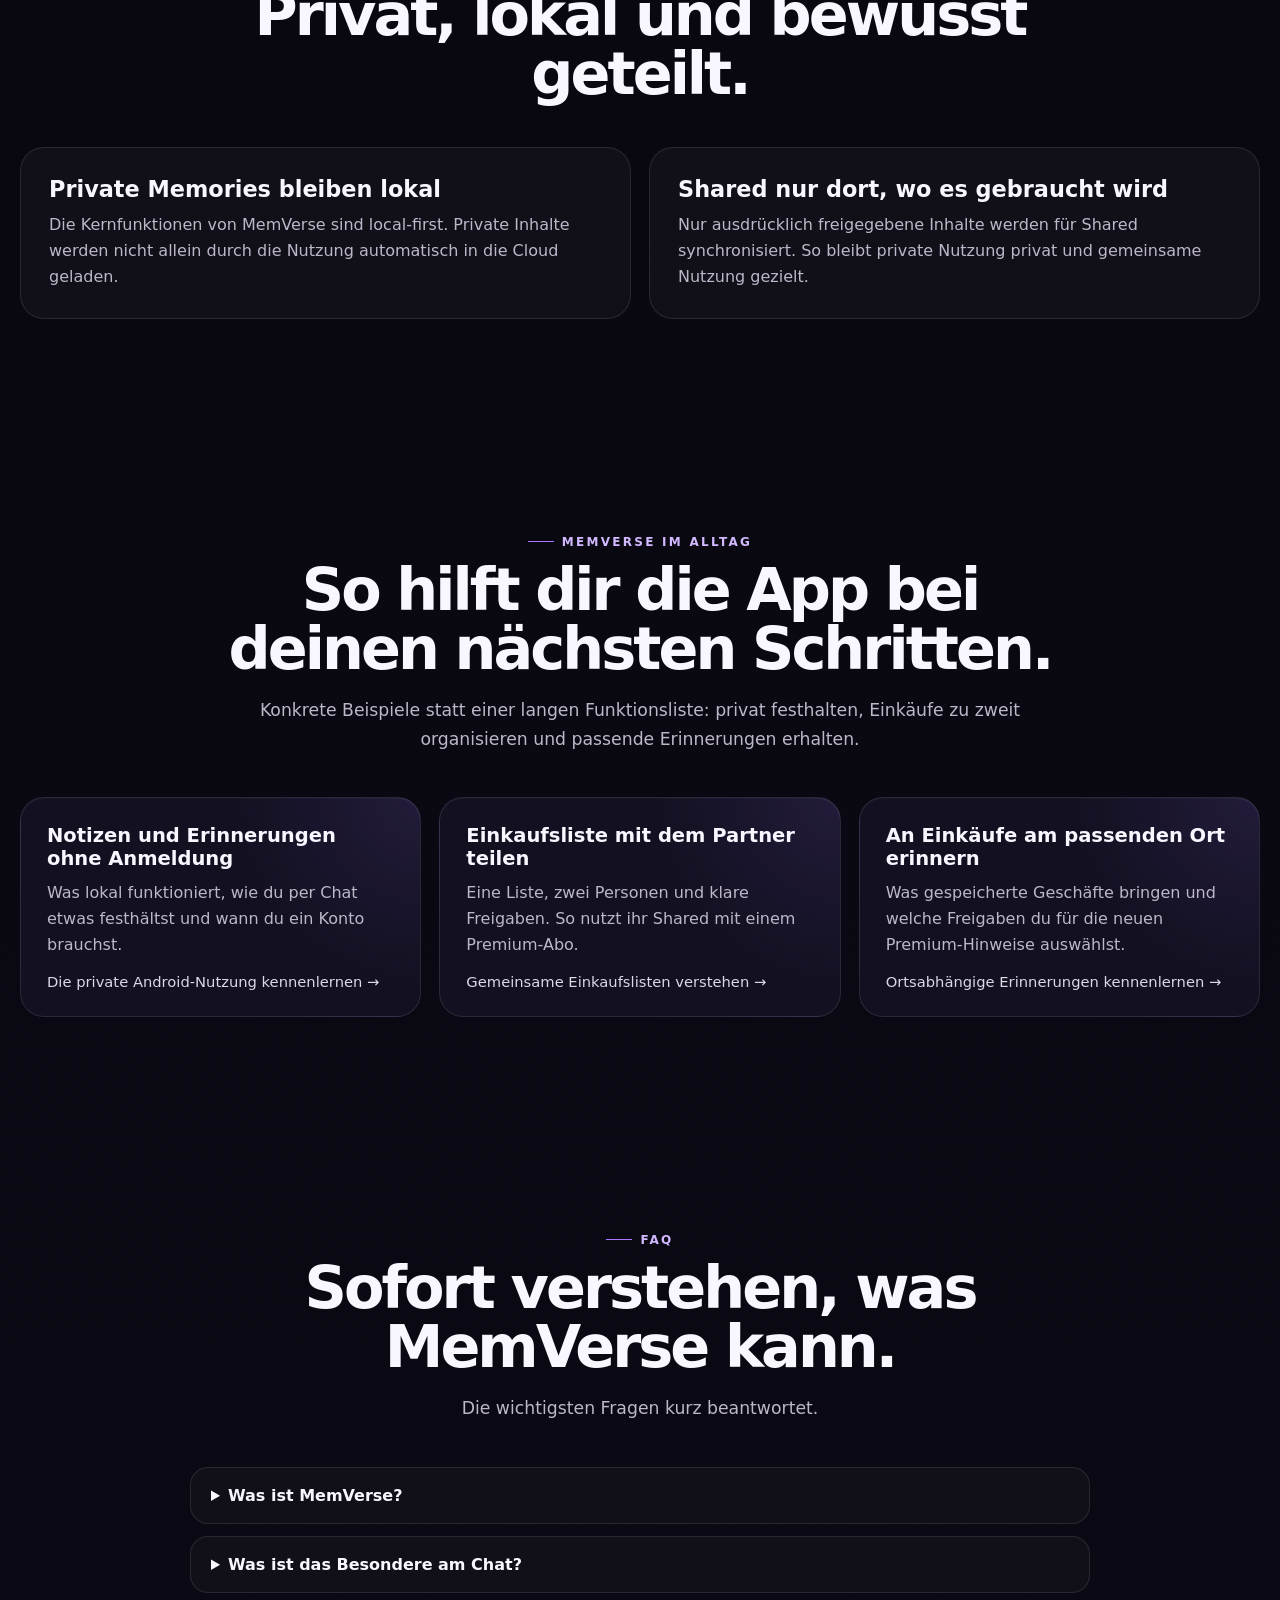
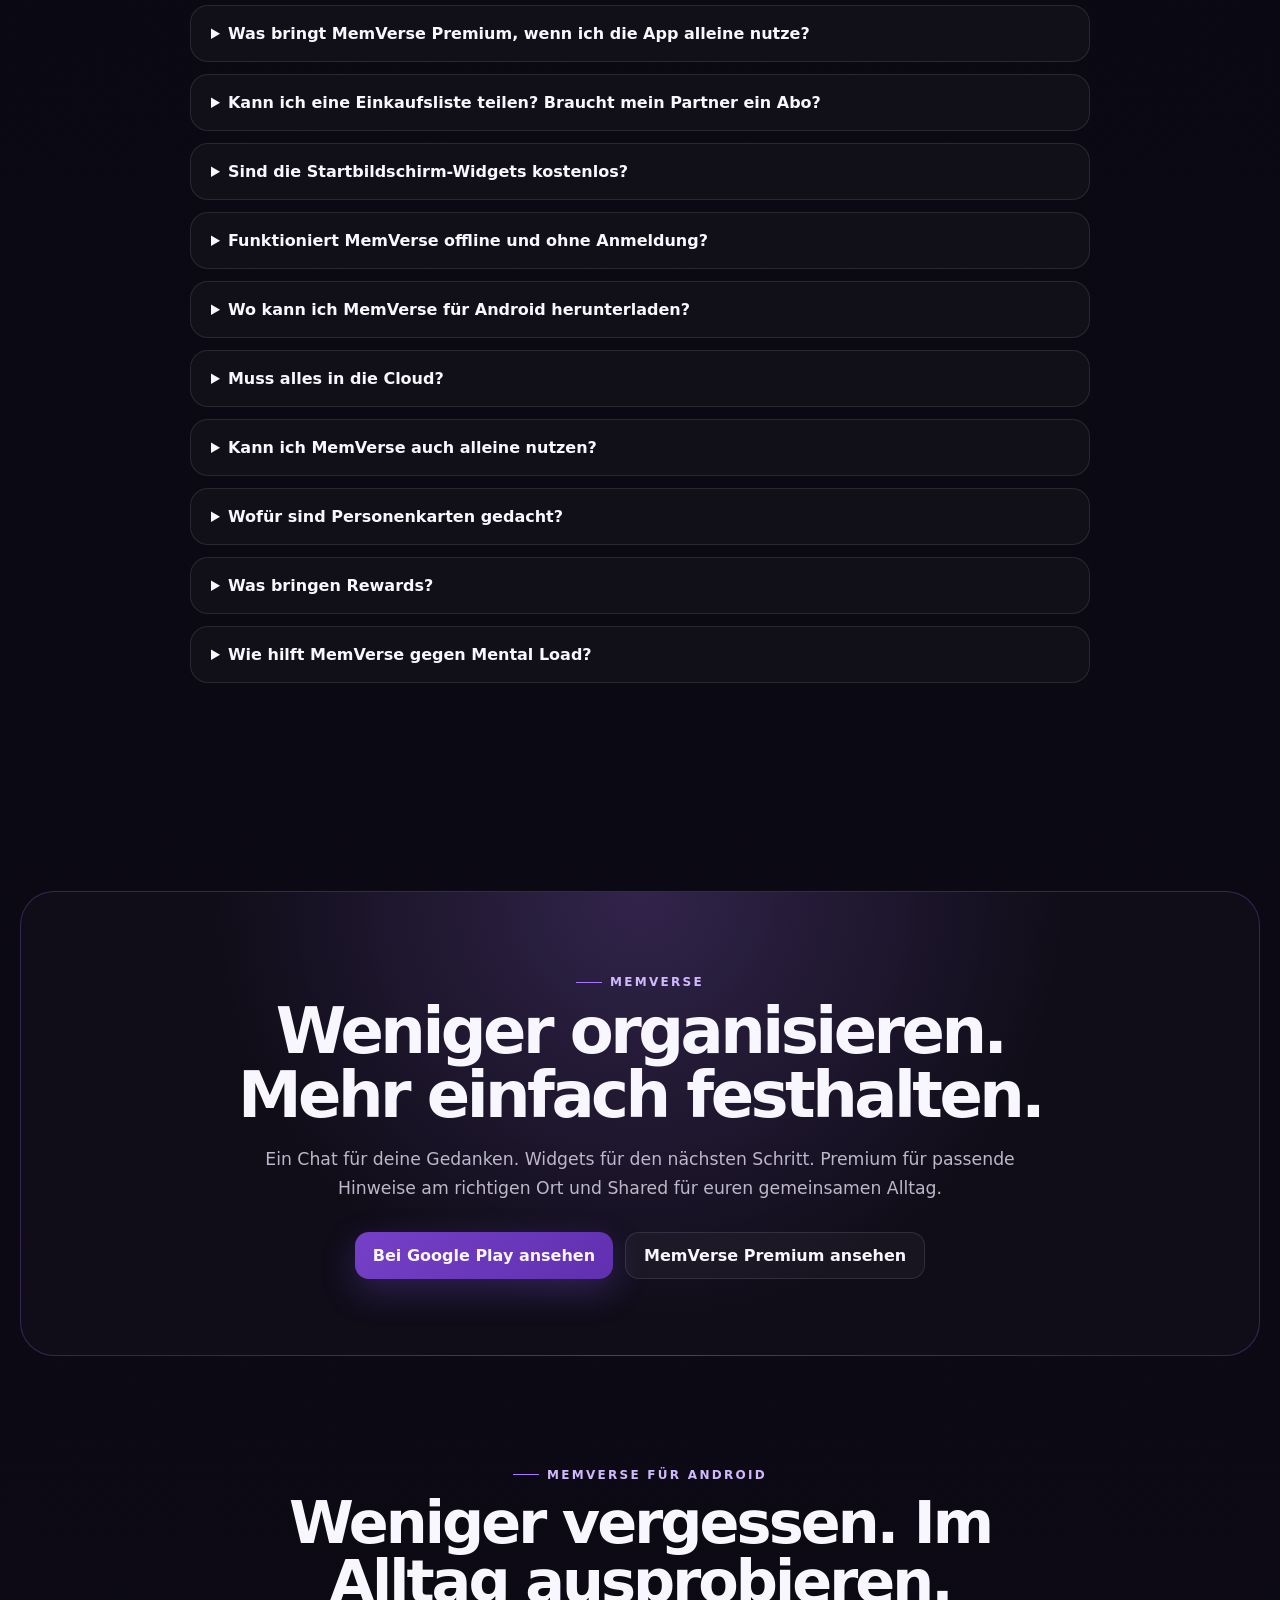
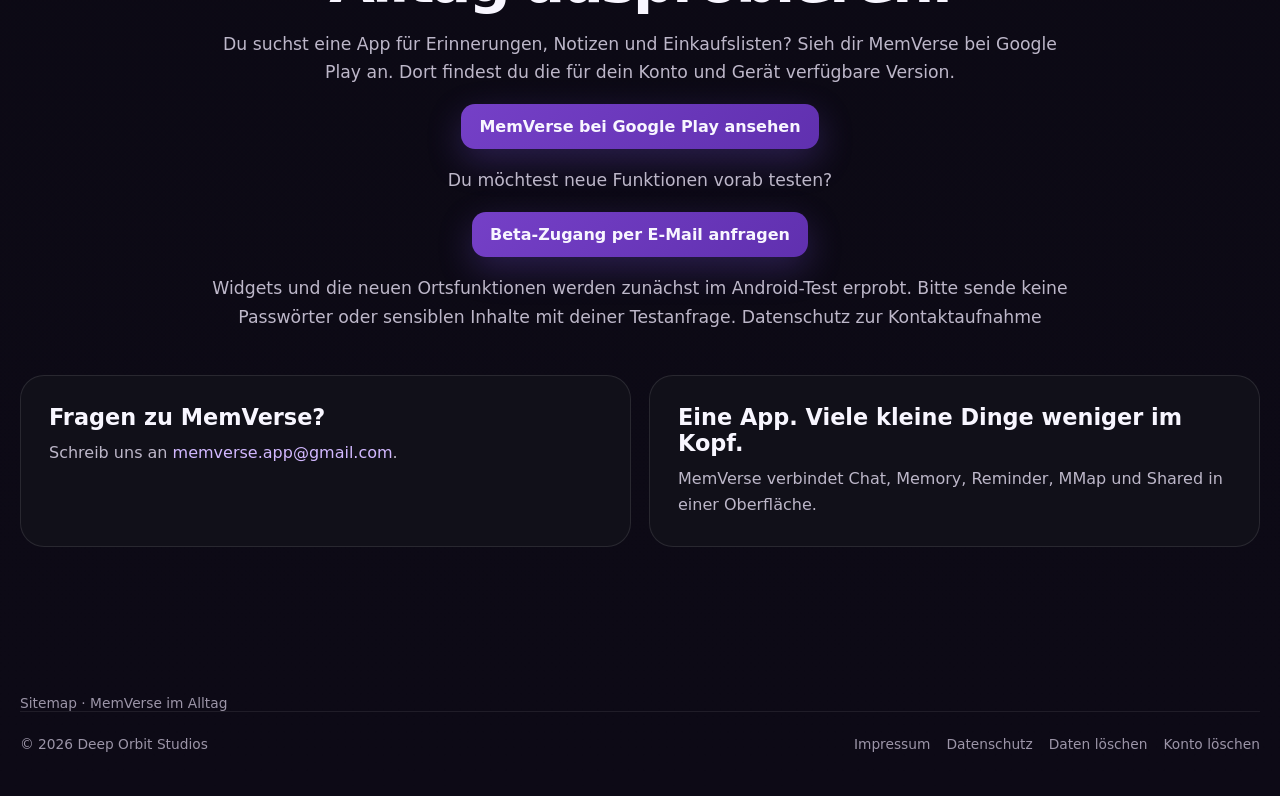
==== commit 73668bb7: "Improve primary button text contrast on MemVerse pages" ====
--- a/index.html
+++ b/index.html
@@ -94,7 +94,7 @@
   border:1px solid var(--line);font-weight:800;background:rgba(255,255,255,.035);transition:.2s ease
 }
 .btn:hover{transform:translateY(-1px);border-color:rgba(210,184,255,.35)}
-.btn.primary{background:linear-gradient(135deg,var(--violet),var(--violet3));border:0;box-shadow:0 12px 34px rgba(123,82,221,.28)}
+.btn.primary{background:linear-gradient(135deg,#7540c7,#6030af);border:0;box-shadow:0 12px 34px rgba(123,82,221,.28)}
 .btn.ghost{background:transparent}
 .hero{
   min-height:760px;padding:92px 0 58px;display:grid;grid-template-columns:1.02fr .98fr;gap:60px;align-items:center
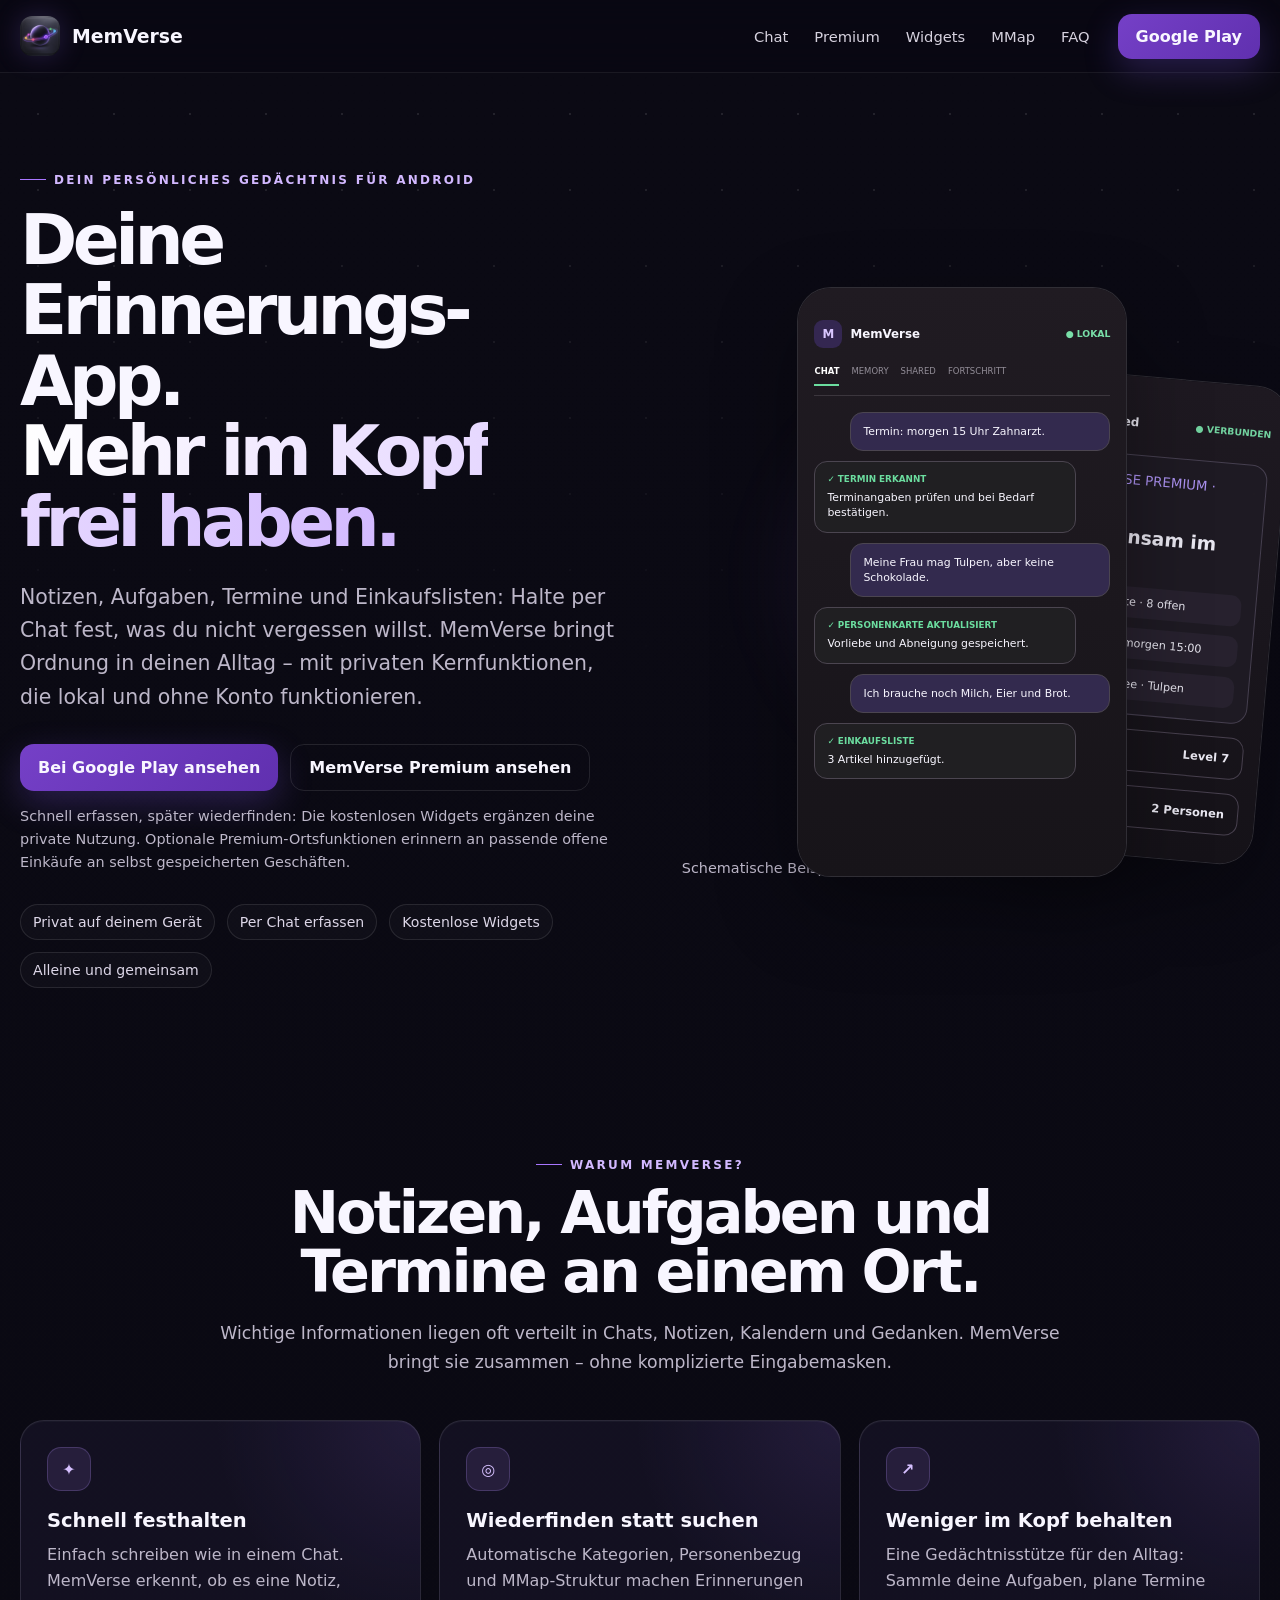
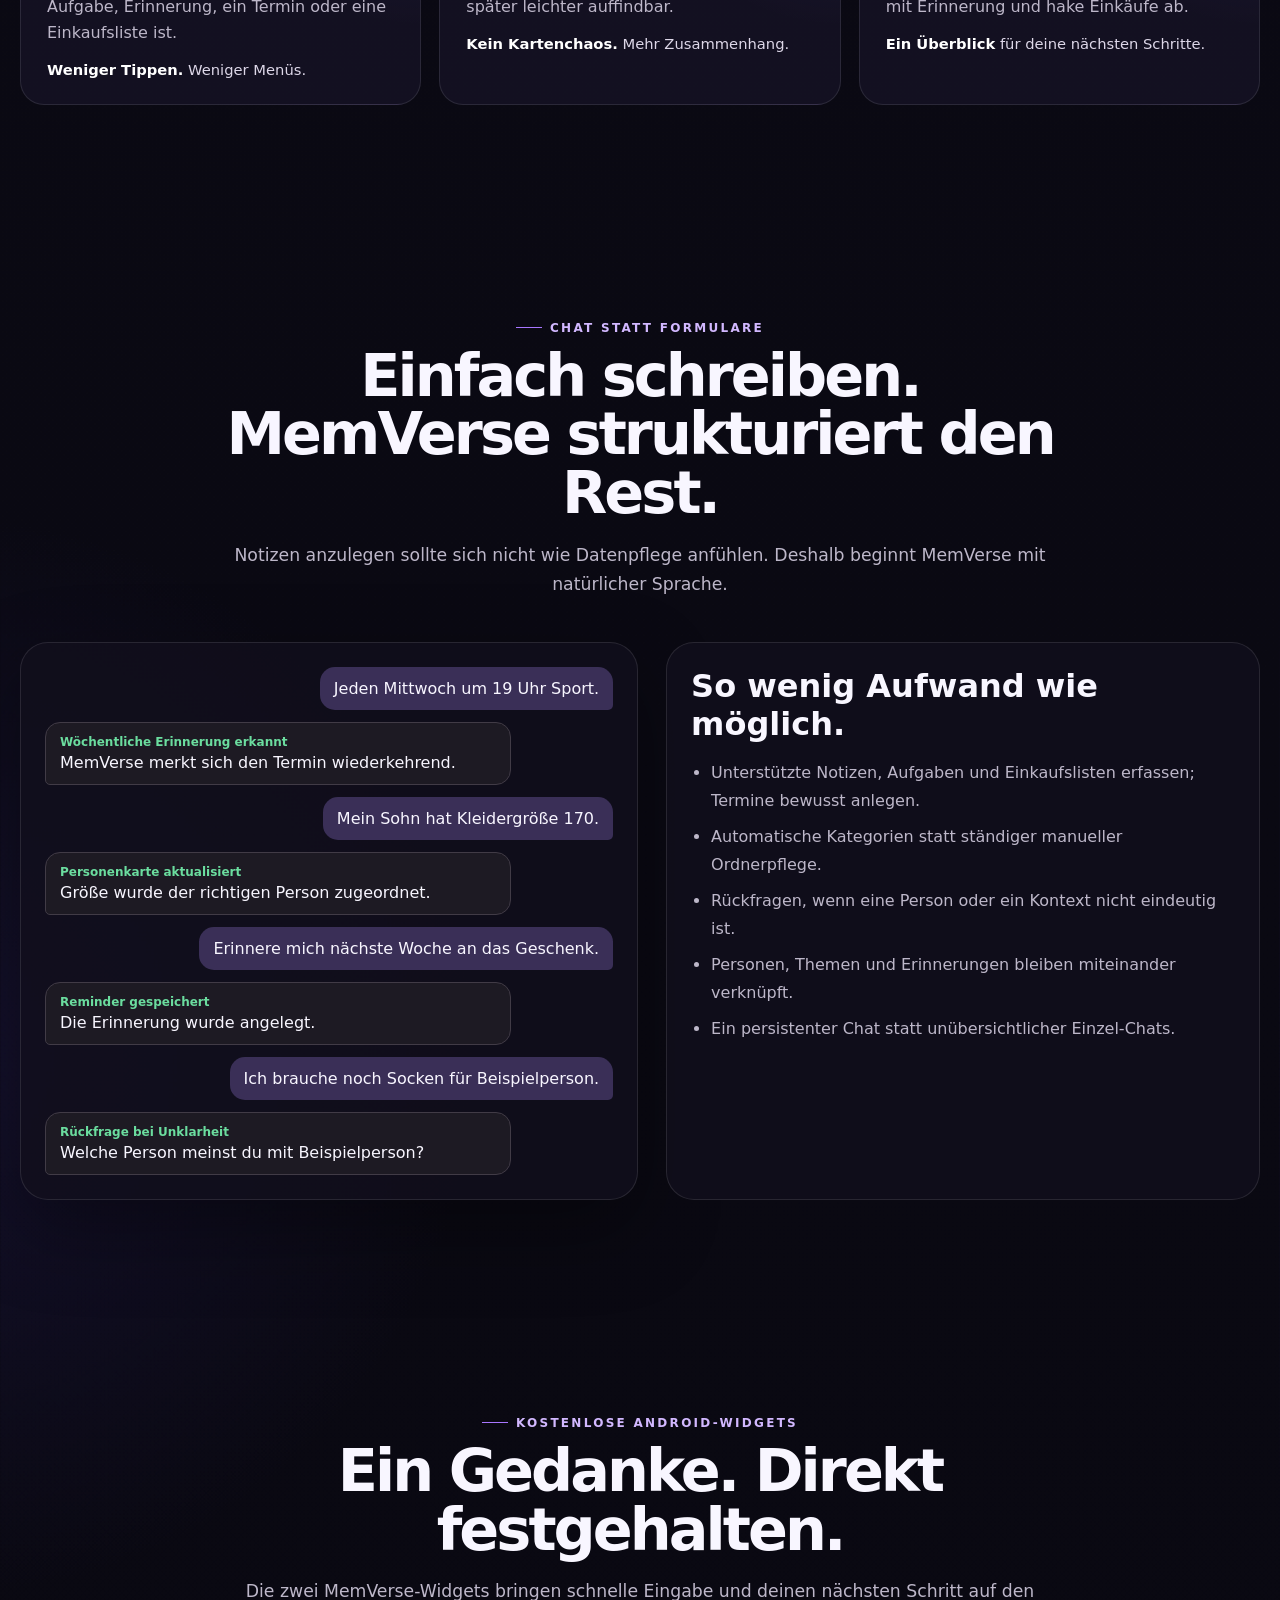
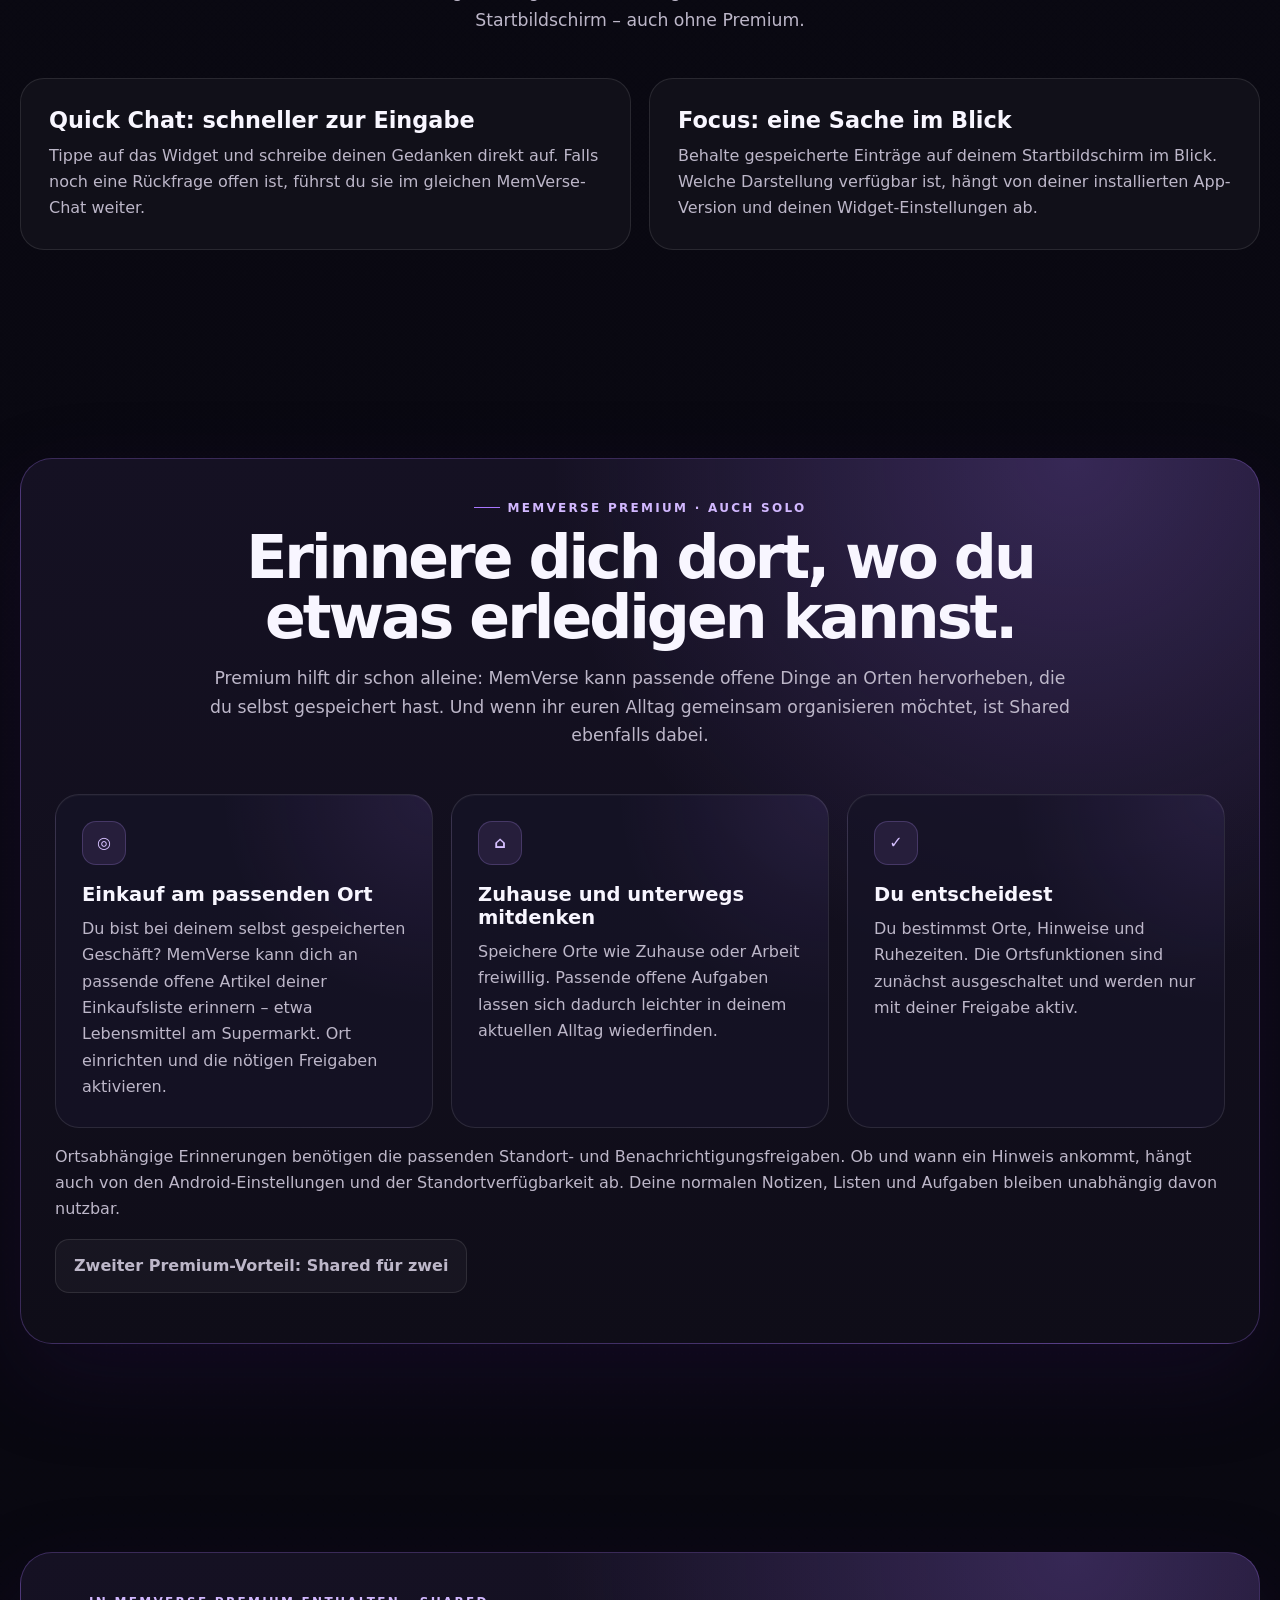
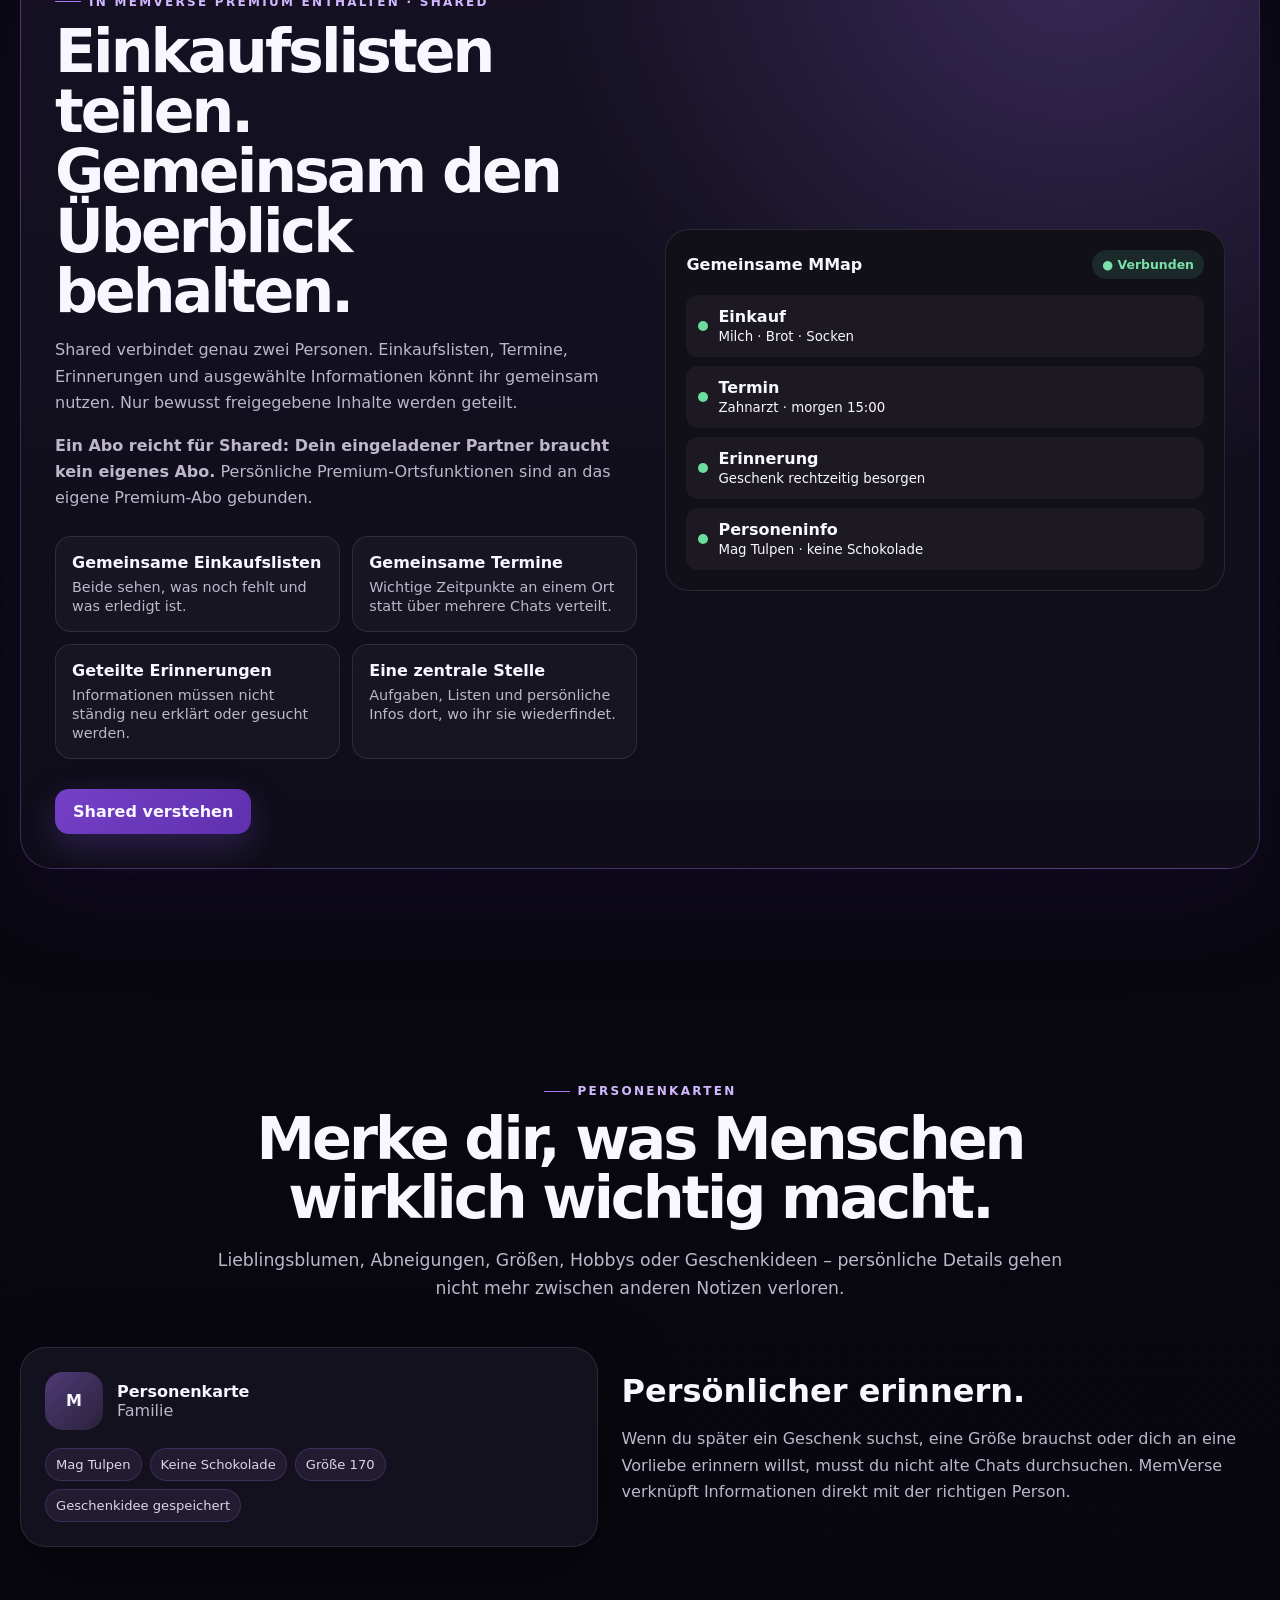
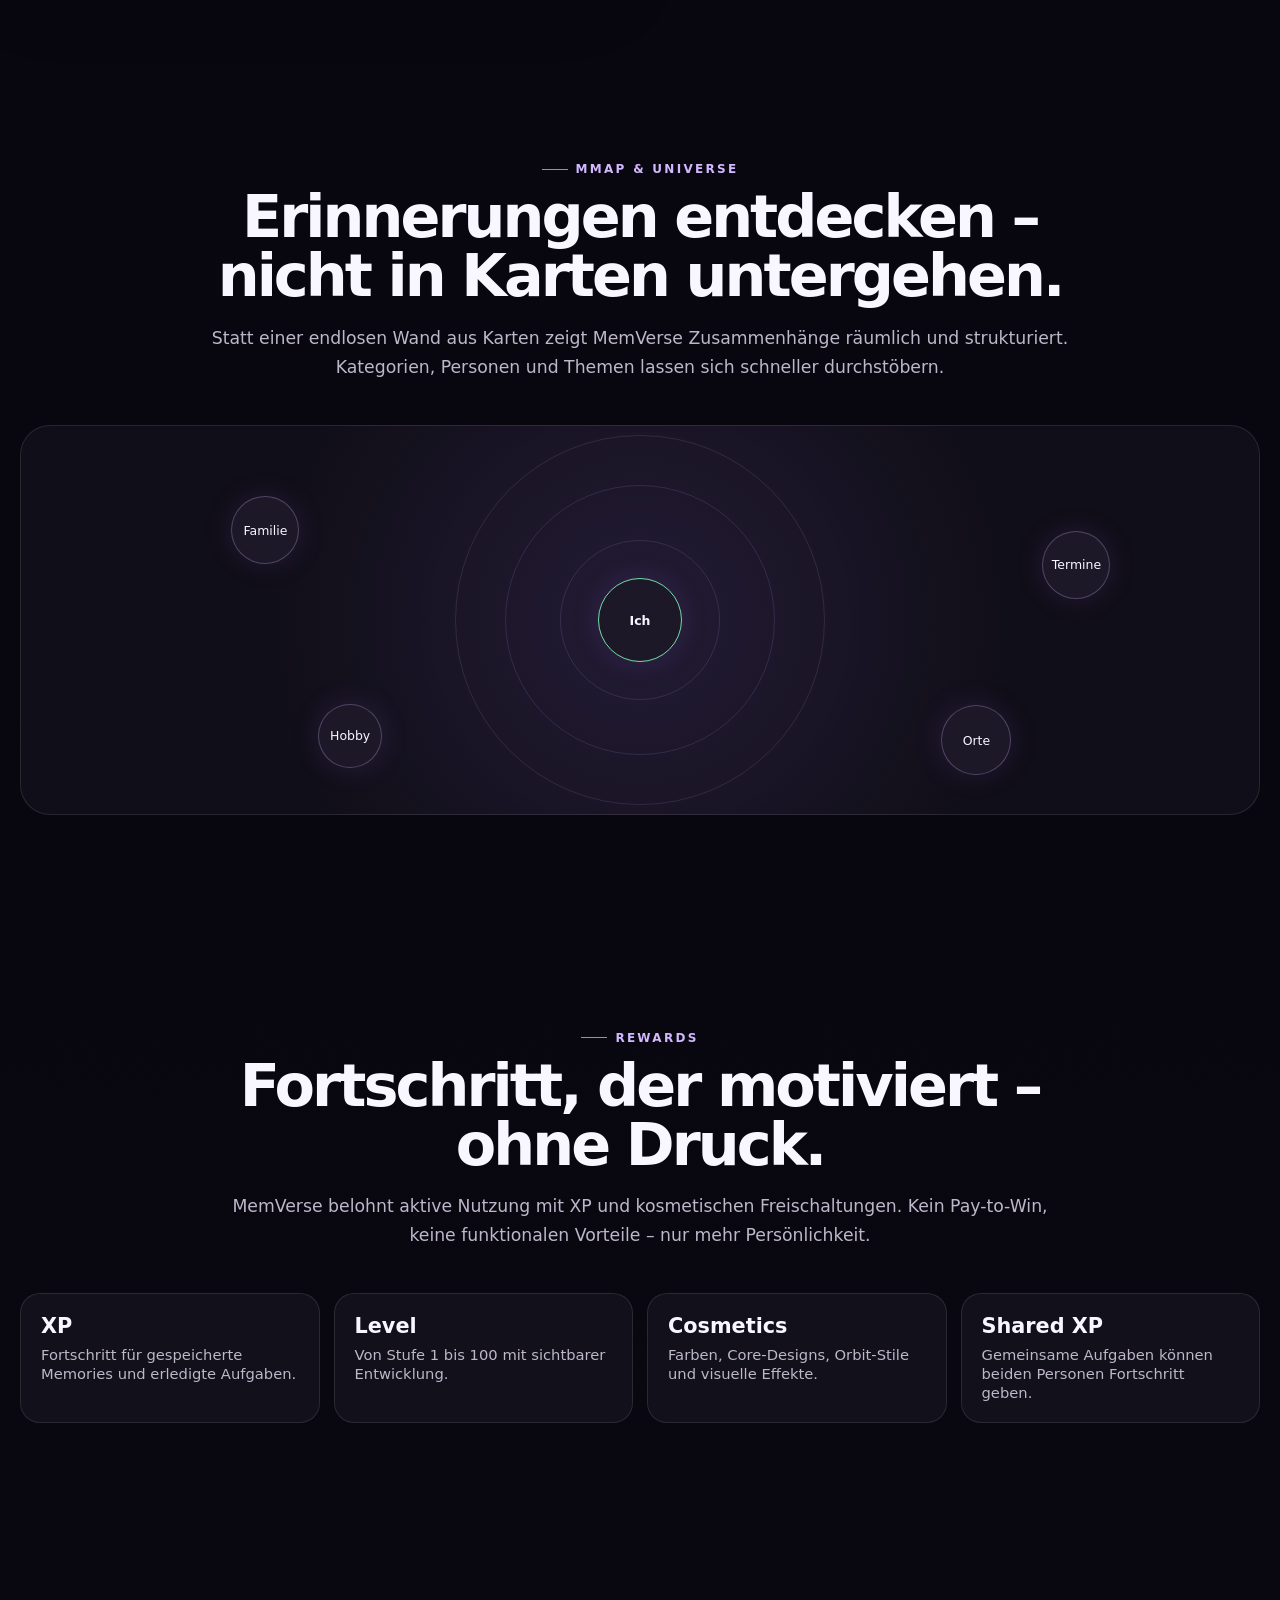
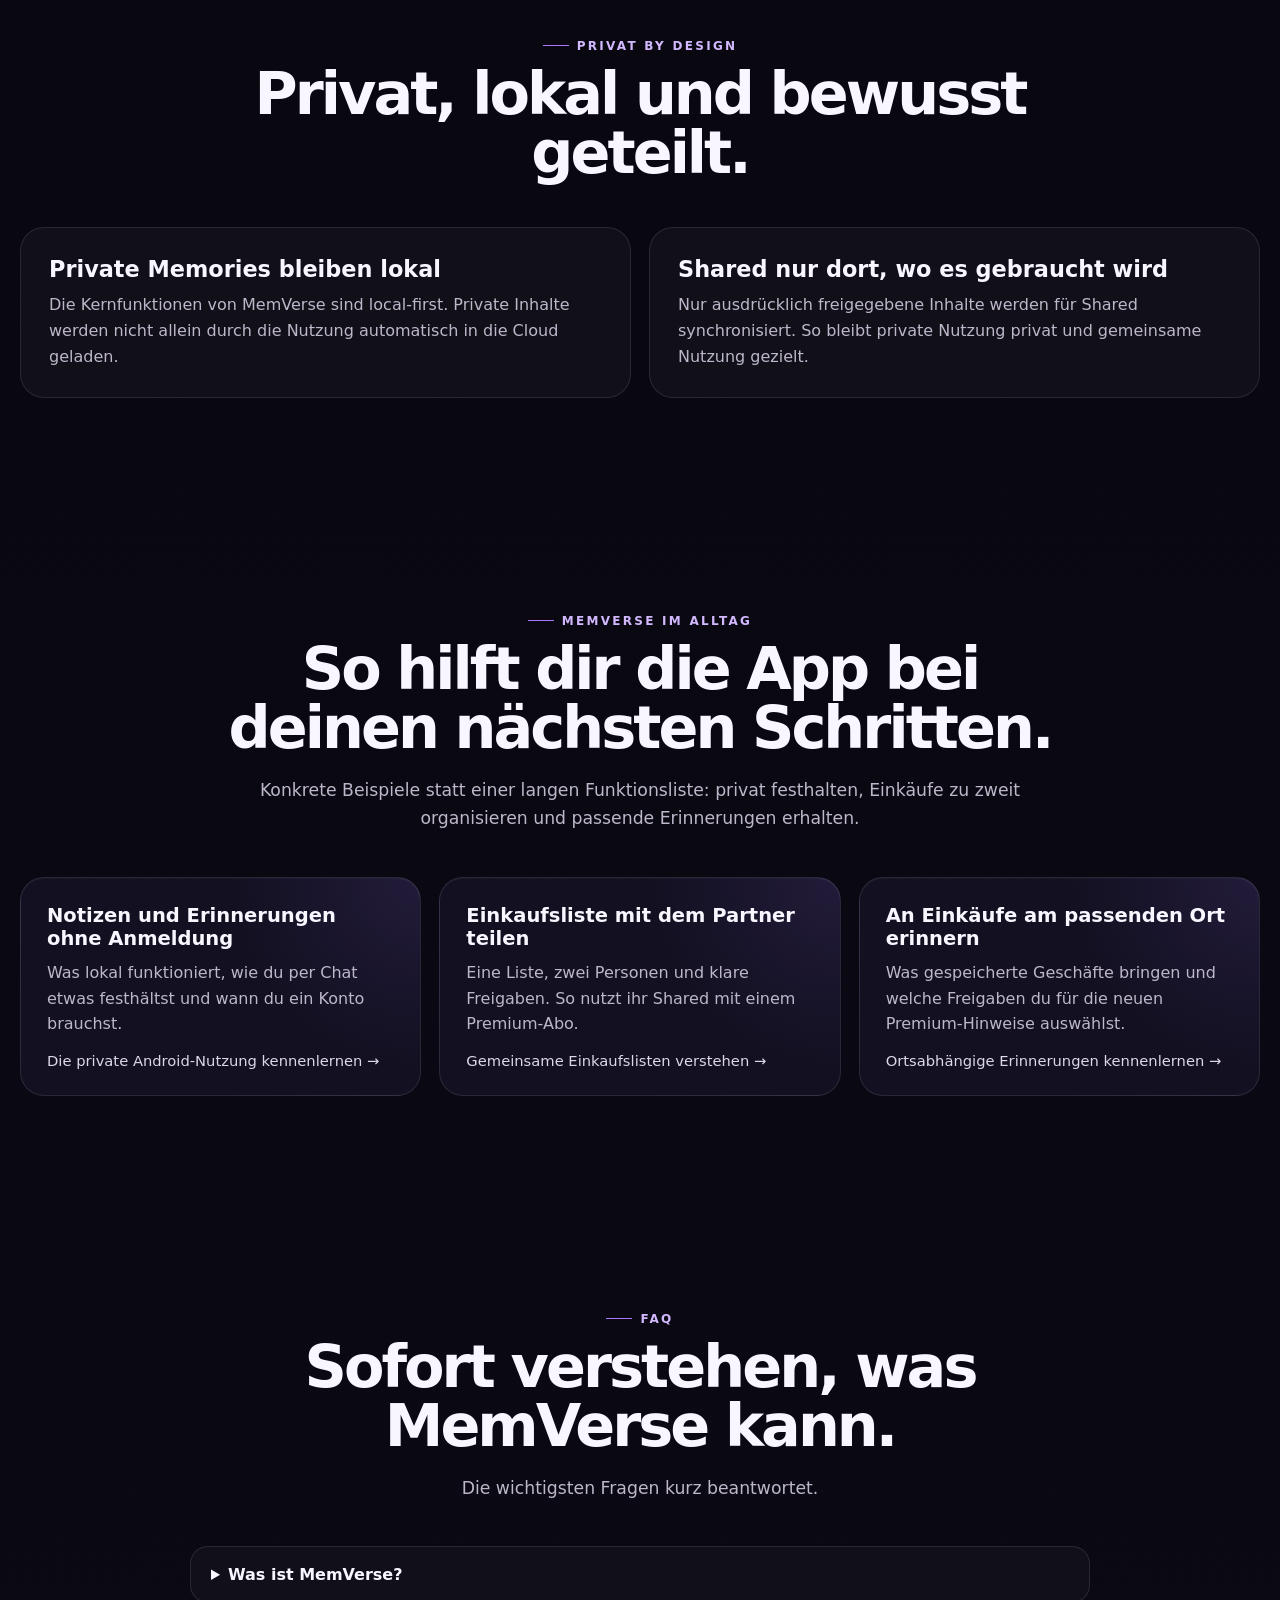
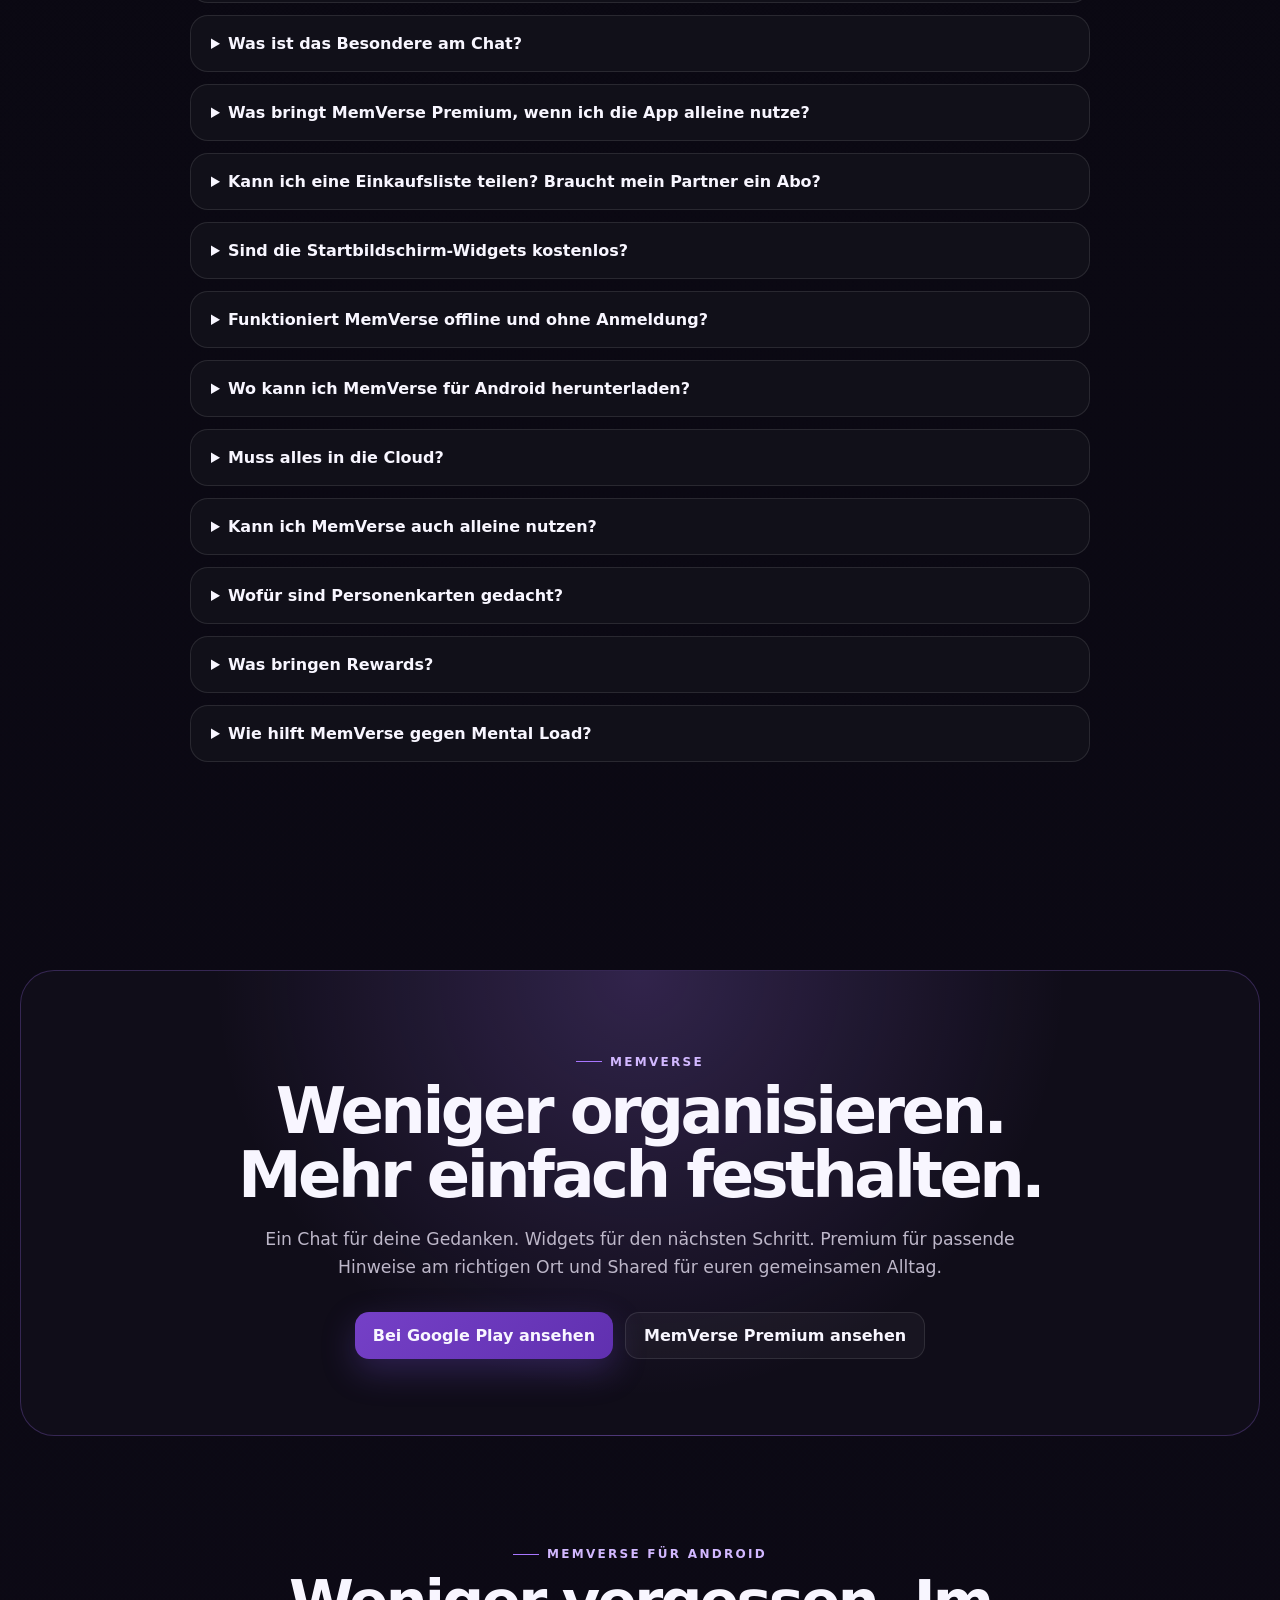
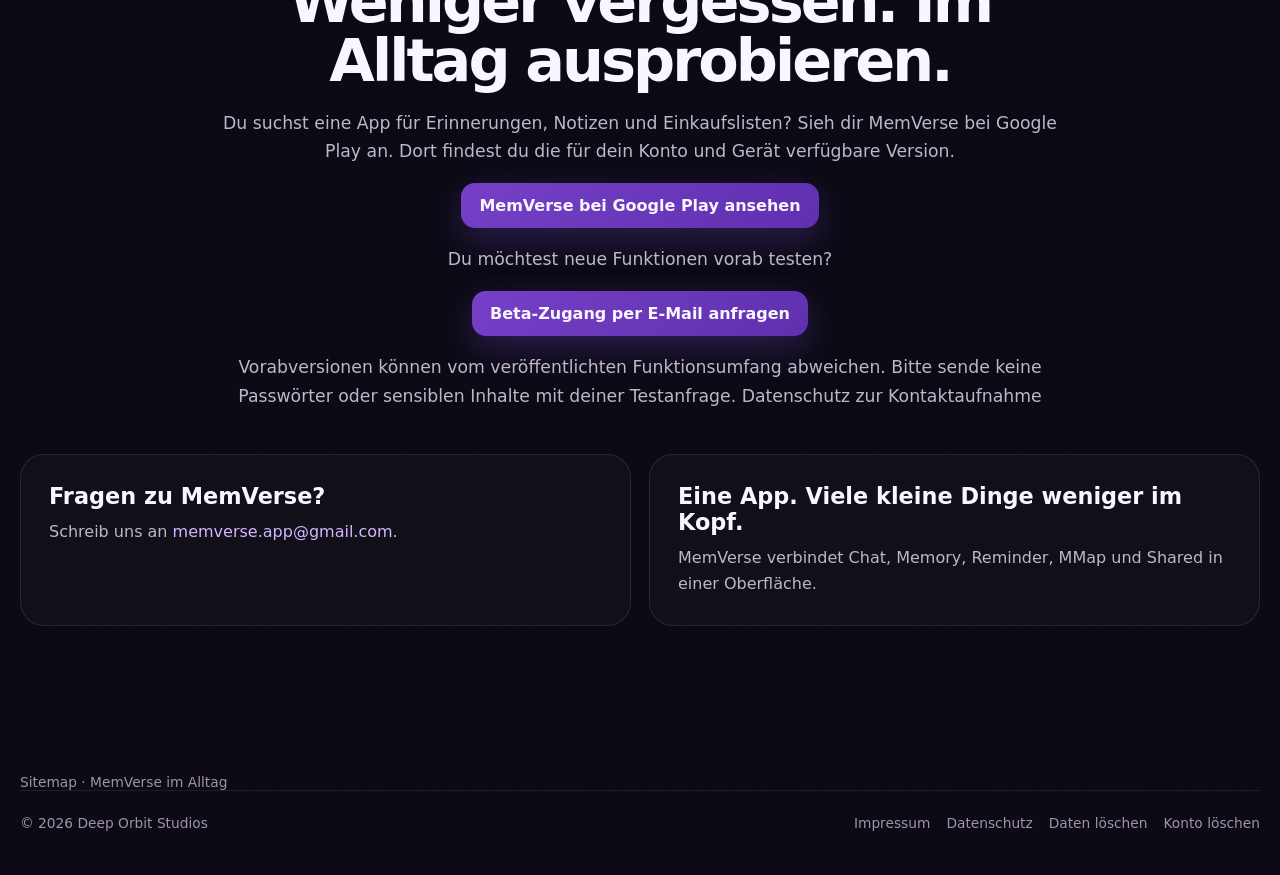
==== commit b96b66ec: "Refresh confirmed widget and solo productivity messaging" ====
--- a/index.html
+++ b/index.html
@@ -255,7 +255,7 @@
       <a class="btn primary" href="https://play.google.com/store/apps/details?id=com.phos.app&amp;pcampaignid=web_share" rel="noopener">Bei Google Play ansehen</a>
       <a class="btn ghost" href="#premium">MemVerse Premium ansehen</a>
     </div>
-    <p style="color:var(--muted);line-height:1.6;font-size:.9rem">Widgets und die neuen Premium-Ortsfunktionen werden derzeit im Android-Test erprobt. Die verfügbaren Funktionen hängen von deiner App-Version ab.</p>
+    <p style="color:var(--muted);line-height:1.6;font-size:.9rem">Schnell erfassen, später wiederfinden: Die kostenlosen Widgets ergänzen deine private Nutzung. Optionale Premium-Ortsfunktionen erinnern an passende offene Einkäufe an selbst gespeicherten Geschäften.</p>
     <div class="microproofs">
       <span class="chip">Privat auf deinem Gerät</span>
       <span class="chip">Per Chat erfassen</span>
@@ -265,14 +265,14 @@
   </div>
 
   <div class="hero-visual" role="img" aria-label="Illustration: MemVerse erfasst Termine, persönliche Details und Einkaufsartikel per Chat. Shared zeigt ausgewählte Inhalte für zwei Personen.">
-    <div class="glow"></div>
+    <p style="position:absolute;bottom:-24px;left:0;color:var(--muted);font-size:.9rem">Schematische Beispiele · keine App-Screenshots</p><div class="glow"></div>
     <div class="device main">
       <div class="screen">
         <div class="apphead"><span class="mini">M</span>MemVerse <span class="status">● LOKAL</span></div>
         <div class="tabs"><b>CHAT</b><span>MEMORY</span><span>SHARED</span><span>FORTSCHRITT</span></div>
         <div class="chat">
-          <div class="bubble me">Morgen 15 Uhr Zahnarzt.</div>
-          <div class="bubble ok"><strong>✓ TERMIN ERKANNT</strong>Gespeichert für morgen um 15:00 Uhr.</div>
+          <div class="bubble me">Termin: morgen 15 Uhr Zahnarzt.</div>
+          <div class="bubble ok"><strong>✓ TERMIN ERKANNT</strong>Terminangaben prüfen und bei Bedarf bestätigen.</div>
           <div class="bubble me">Meine Frau mag Tulpen, aber keine Schokolade.</div>
           <div class="bubble ok"><strong>✓ PERSONENKARTE AKTUALISIERT</strong>Vorliebe und Abneigung gespeichert.</div>
           <div class="bubble me">Ich brauche noch Milch, Eier und Brot.</div>
@@ -325,14 +325,14 @@
         <div class="app"><span>Personenkarte aktualisiert</span>Größe wurde der richtigen Person zugeordnet.</div>
         <div class="user">Erinnere mich nächste Woche an das Geschenk.</div>
         <div class="app"><span>Reminder gespeichert</span>Die Erinnerung wurde angelegt.</div>
-        <div class="user">Ich brauche noch Socken für Maxim.</div>
-        <div class="app"><span>Rückfrage bei Unklarheit</span>Welche Person meinst du mit Maxim?</div>
+        <div class="user">Ich brauche noch Socken für Beispielperson.</div>
+        <div class="app"><span>Rückfrage bei Unklarheit</span>Welche Person meinst du mit Beispielperson?</div>
       </div>
     </div>
     <div class="info-panel">
       <h3>So wenig Aufwand wie möglich.</h3>
       <ul>
-        <li>Automatische Zuordnung zu Notizen, Aufgaben, Terminen und Einkaufslisten.</li>
+        <li>Unterstützte Notizen, Aufgaben und Einkaufslisten erfassen; Termine bewusst anlegen.</li>
         <li>Automatische Kategorien statt ständiger manueller Ordnerpflege.</li>
         <li>Rückfragen, wenn eine Person oder ein Kontext nicht eindeutig ist.</li>
         <li>Personen, Themen und Erinnerungen bleiben miteinander verknüpft.</li>
@@ -344,25 +344,25 @@
 
 <section id="widgets" class="wrap section">
   <div class="section-head">
-    <div class="eyebrow">Neu im Android-Test · Kostenlose Widgets</div>
+    <div class="eyebrow">Kostenlose Android-Widgets</div>
     <h2>Ein Gedanke. Direkt festgehalten.</h2>
     <p>Die zwei MemVerse-Widgets bringen schnelle Eingabe und deinen nächsten Schritt auf den Startbildschirm – auch ohne Premium.</p>
   </div>
   <div class="trust">
     <div><h3>Quick Chat: schneller zur Eingabe</h3><p>Tippe auf das Widget und schreibe deinen Gedanken direkt auf. Falls noch eine Rückfrage offen ist, führst du sie im gleichen MemVerse-Chat weiter.</p></div>
-    <div><h3>Focus: eine Sache im Blick</h3><p>Sieh einen relevanten offenen Eintrag und wähle „Erledigt“, „Später“ oder den nächsten Eintrag. „Später“ blendet ihn im Widget vorübergehend aus; dein gespeicherter Termin bleibt bestehen.</p></div>
+    <div><h3>Focus: eine Sache im Blick</h3><p>Behalte gespeicherte Einträge auf deinem Startbildschirm im Blick. Welche Darstellung verfügbar ist, hängt von deiner installierten App-Version und deinen Widget-Einstellungen ab.</p></div>
   </div>
 </section>
 
 <section id="premium" class="wrap section">
   <div class="shared">
     <div class="section-head">
-      <div class="eyebrow">Neu im Android-Test · MemVerse Premium</div>
+      <div class="eyebrow">MemVerse Premium · auch solo</div>
       <h2>Erinnere dich dort, wo du etwas erledigen kannst.</h2>
       <p>Premium hilft dir schon alleine: MemVerse kann passende offene Dinge an Orten hervorheben, die du selbst gespeichert hast. Und wenn ihr euren Alltag gemeinsam organisieren möchtet, ist Shared ebenfalls dabei.</p>
     </div>
     <div class="grid-3">
-      <article class="card"><div class="icon" aria-hidden="true">◎</div><h3>Einkauf am passenden Ort</h3><p>Du bist bei deinem gespeicherten Geschäft? MemVerse kann dich an noch offene Einkäufe erinnern, damit dir die Liste rechtzeitig wieder einfällt.</p></article>
+      <article class="card"><div class="icon" aria-hidden="true">◎</div><h3>Einkauf am passenden Ort</h3><p>Du bist bei deinem selbst gespeicherten Geschäft? MemVerse kann dich an passende offene Artikel deiner Einkaufsliste erinnern – etwa Lebensmittel am Supermarkt. Ort einrichten und die nötigen Freigaben aktivieren.</p></article>
       <article class="card"><div class="icon" aria-hidden="true">⌂</div><h3>Zuhause und unterwegs mitdenken</h3><p>Speichere Orte wie Zuhause oder Arbeit freiwillig. Passende offene Aufgaben lassen sich dadurch leichter in deinem aktuellen Alltag wiederfinden.</p></article>
       <article class="card"><div class="icon" aria-hidden="true">✓</div><h3>Du entscheidest</h3><p>Du bestimmst Orte, Hinweise und Ruhezeiten. Die Ortsfunktionen sind zunächst ausgeschaltet und werden nur mit deiner Freigabe aktiv.</p></article>
     </div>
@@ -485,12 +485,12 @@
   </div>
   <div class="faq">
     <details><summary>Was ist MemVerse?</summary><p>MemVerse ist eine Erinnerungs-App und Notizen-App für Android. Sie verbindet Aufgaben, Termine, Erinnerungen, Einkaufslisten und persönliche Informationen. Du kannst vieles über einen einzigen Chat erfassen und später über Karten, Suche und MMap wiederfinden.</p></details>
-    <details><summary>Was ist das Besondere am Chat?</summary><p>Du musst nicht zuerst entscheiden, ob etwas eine Aufgabe, ein Termin oder eine Notiz ist. Du schreibst natürlich, was du festhalten willst. MemVerse ordnet die Eingabe ein, erstellt passende Strukturen und fragt nach, wenn etwas unklar ist.</p></details>
+    <details><summary>Was ist das Besondere am Chat?</summary><p>Schreibe eine unterstützte Eingabe wie „Notiz: Ersatzschlüssel im Flurschrank“ oder nutze „Erstellen“. MemVerse hilft beim Einordnen und fragt bei Unklarheiten nach. Termine legst du bewusst an; prüfe die vorgeschlagenen Angaben.</p></details>
     <details><summary>Was bringt MemVerse Premium, wenn ich die App alleine nutze?</summary><p>Premium ergänzt freiwillige Ortsfunktionen: MemVerse kann passende offene Einkäufe an gespeicherten Geschäften hervorheben und Orte wie Zuhause oder Arbeit berücksichtigen. Dafür aktivierst du die Funktionen und erteilst die nötigen Freigaben selbst. Shared für zwei ist ein zusätzlicher Premium-Vorteil.</p></details>
     <details><summary>Kann ich eine Einkaufsliste teilen? Braucht mein Partner ein Abo?</summary><p>Ja. Mit Shared in MemVerse Premium könnt ihr Einkaufslisten und andere ausdrücklich freigegebene Inhalte zu zweit nutzen. Ein Abo reicht für Shared; dein eingeladener Partner benötigt dafür kein eigenes. Persönliche Premium-Ortsfunktionen werden dadurch nicht automatisch für den Partner freigeschaltet.</p></details>
     <details><summary>Sind die Startbildschirm-Widgets kostenlos?</summary><p>Ja. Quick Chat für die schnelle Eingabe und Focus für einen relevanten offenen Eintrag gehören zu den kostenlosen Funktionen. Ein Premium-Abo ist für die beiden Android-Widgets nicht nötig.</p></details>
     <details><summary>Funktioniert MemVerse offline und ohne Anmeldung?</summary><p>Ja, die privaten Kernfunktionen wie Notizen, Aufgaben und Einkaufslisten kannst du lokal ohne Konto nutzen. Anmeldung und Internet brauchst du für Online-Funktionen wie Shared und die Abo-Prüfung. Ortsfunktionen sind optional und hängen von zusätzlichen Freigaben und der Verfügbarkeit ab.</p></details>
-    <details><summary>Wo kann ich MemVerse für Android herunterladen?</summary><p>Öffne <a href="https://play.google.com/store/apps/details?id=com.phos.app&amp;pcampaignid=web_share" rel="noopener">MemVerse bei Google Play</a>. Dort siehst du die für dein Konto und Gerät verfügbare Version. Neue Funktionen wie die Widgets und Orts-Erinnerungen werden zunächst im Android-Test erprobt. Für eine Testanfrage kannst du uns per E-Mail kontaktieren. Preise und Laufzeiten von Premium siehst du vor dem Kauf im Google-Play-Kaufdialog.</p></details>
+    <details><summary>Wo kann ich MemVerse für Android herunterladen?</summary><p>Öffne <a href="https://play.google.com/store/apps/details?id=com.phos.app&amp;pcampaignid=web_share" rel="noopener">MemVerse bei Google Play</a>. Dort siehst du die für dein Konto und Gerät verfügbare Version. Kostenlose Widgets erleichtern die Erfassung. Premium-Ortserinnerungen benötigen eingerichtete Orte sowie Standort- und Benachrichtigungsfreigaben. Preise und Laufzeiten von Premium siehst du vor dem Kauf im Google-Play-Kaufdialog.</p></details>
     <details><summary>Muss alles in die Cloud?</summary><p>Nein. MemVerse ist local-first. Private Memories bleiben grundsätzlich auf deinem Gerät. Nur Funktionen wie Shared benötigen ein Konto und Backend-Synchronisation für ausdrücklich freigegebene Inhalte.</p></details>
     <details><summary>Kann ich MemVerse auch alleine nutzen?</summary><p>Ja. Die Kernfunktionen funktionieren ohne Shared. Chat, Memory, MMap, Reminder, Aufgaben, Einkaufslisten und Personenkarten sind auch für die private Nutzung gedacht.</p></details>
     <details><summary>Wofür sind Personenkarten gedacht?</summary><p>Damit du Vorlieben, Abneigungen, Größen, Hobbys, Geschenkideen und andere persönliche Details einer Person zuordnen kannst. So findest du diese Informationen später gezielt wieder.</p></details>
@@ -519,7 +519,7 @@
     <a class="btn primary" href="https://play.google.com/store/apps/details?id=com.phos.app&amp;pcampaignid=web_share" rel="noopener">MemVerse bei Google Play ansehen</a>
     <p>Du möchtest neue Funktionen vorab testen?</p>
     <a class="btn primary" href="mailto:memverse.app@gmail.com?subject=MemVerse%20Android-Beta">Beta-Zugang per E-Mail anfragen</a>
-    <p>Widgets und die neuen Ortsfunktionen werden zunächst im Android-Test erprobt. Bitte sende keine Passwörter oder sensiblen Inhalte mit deiner Testanfrage. <a href="privacy.html#website">Datenschutz zur Kontaktaufnahme</a></p>
+    <p>Vorabversionen können vom veröffentlichten Funktionsumfang abweichen. Bitte sende keine Passwörter oder sensiblen Inhalte mit deiner Testanfrage. <a href="privacy.html#website">Datenschutz zur Kontaktaufnahme</a></p>
   </div>
   <div class="trust">
     <div><h3>Fragen zu MemVerse?</h3><p>Schreib uns an <a style="color:var(--violet2)" href="mailto:memverse.app@gmail.com">memverse.app@gmail.com</a>.</p></div>
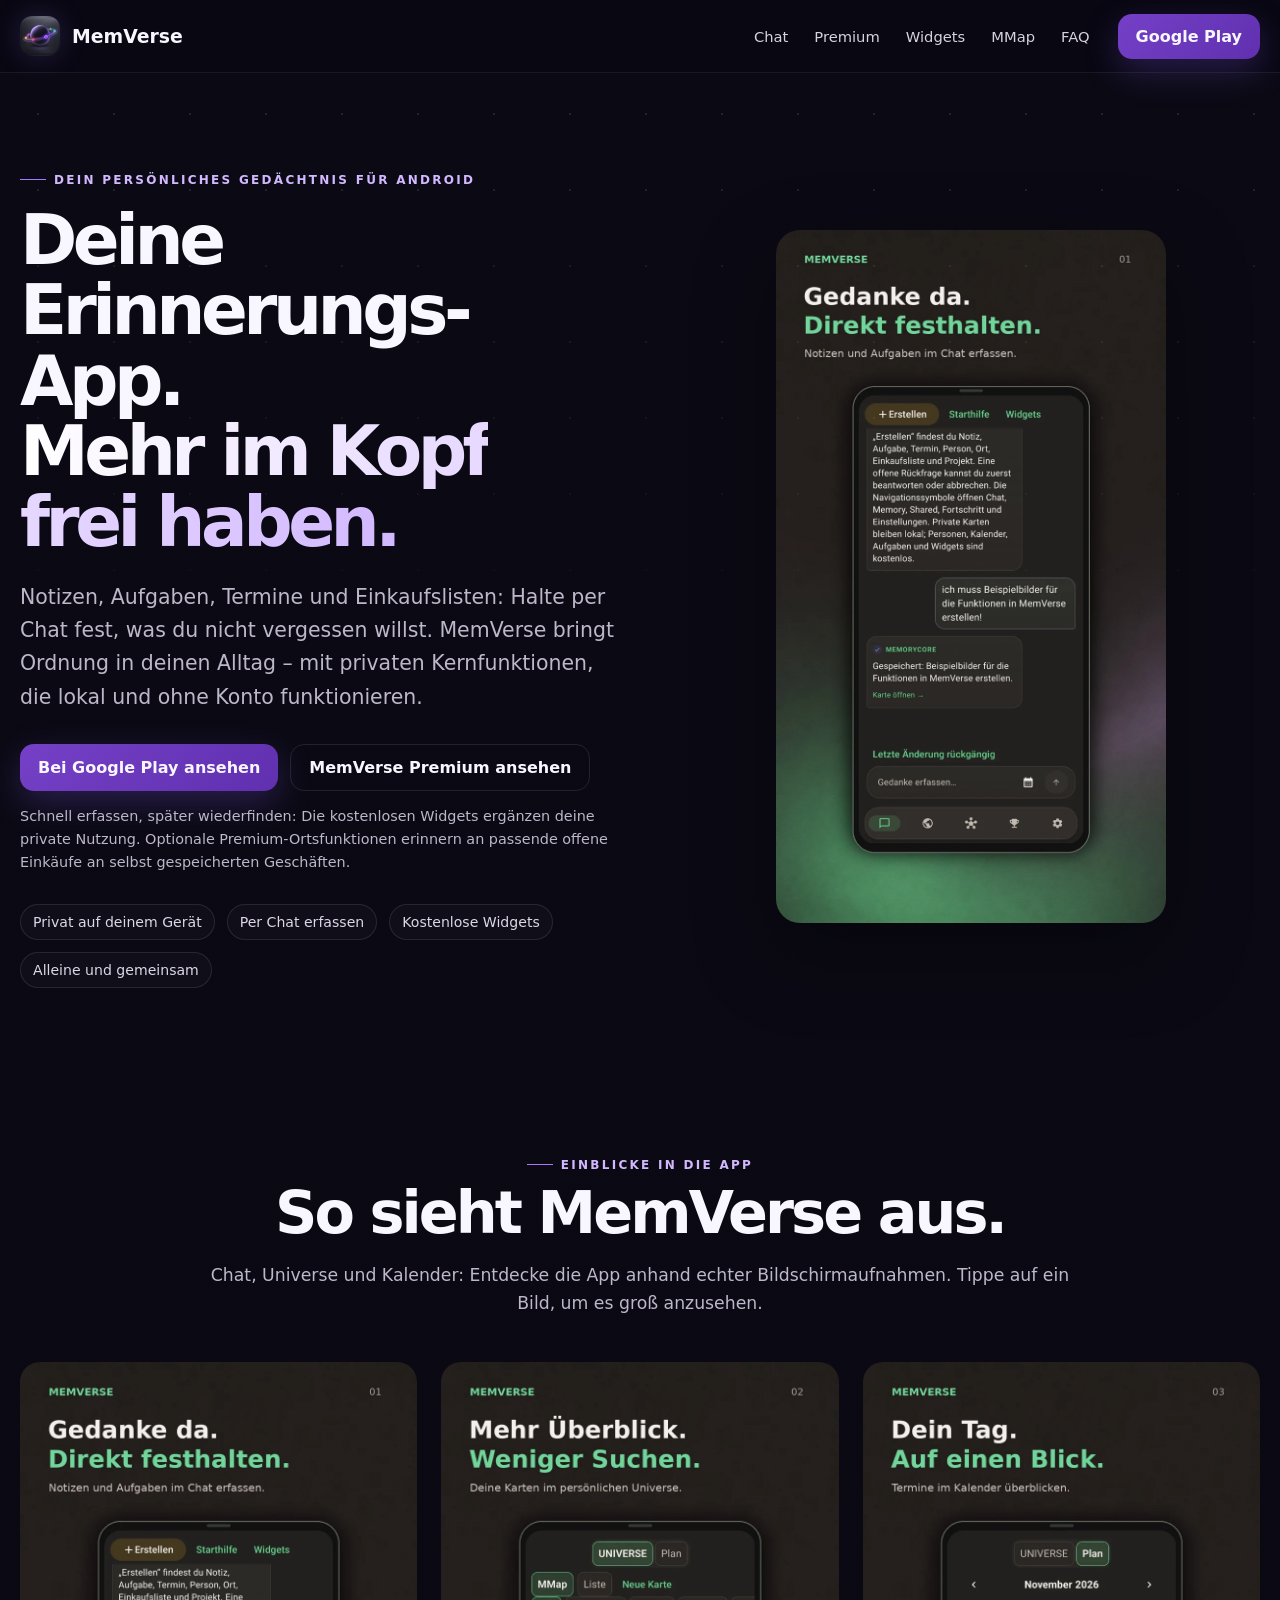
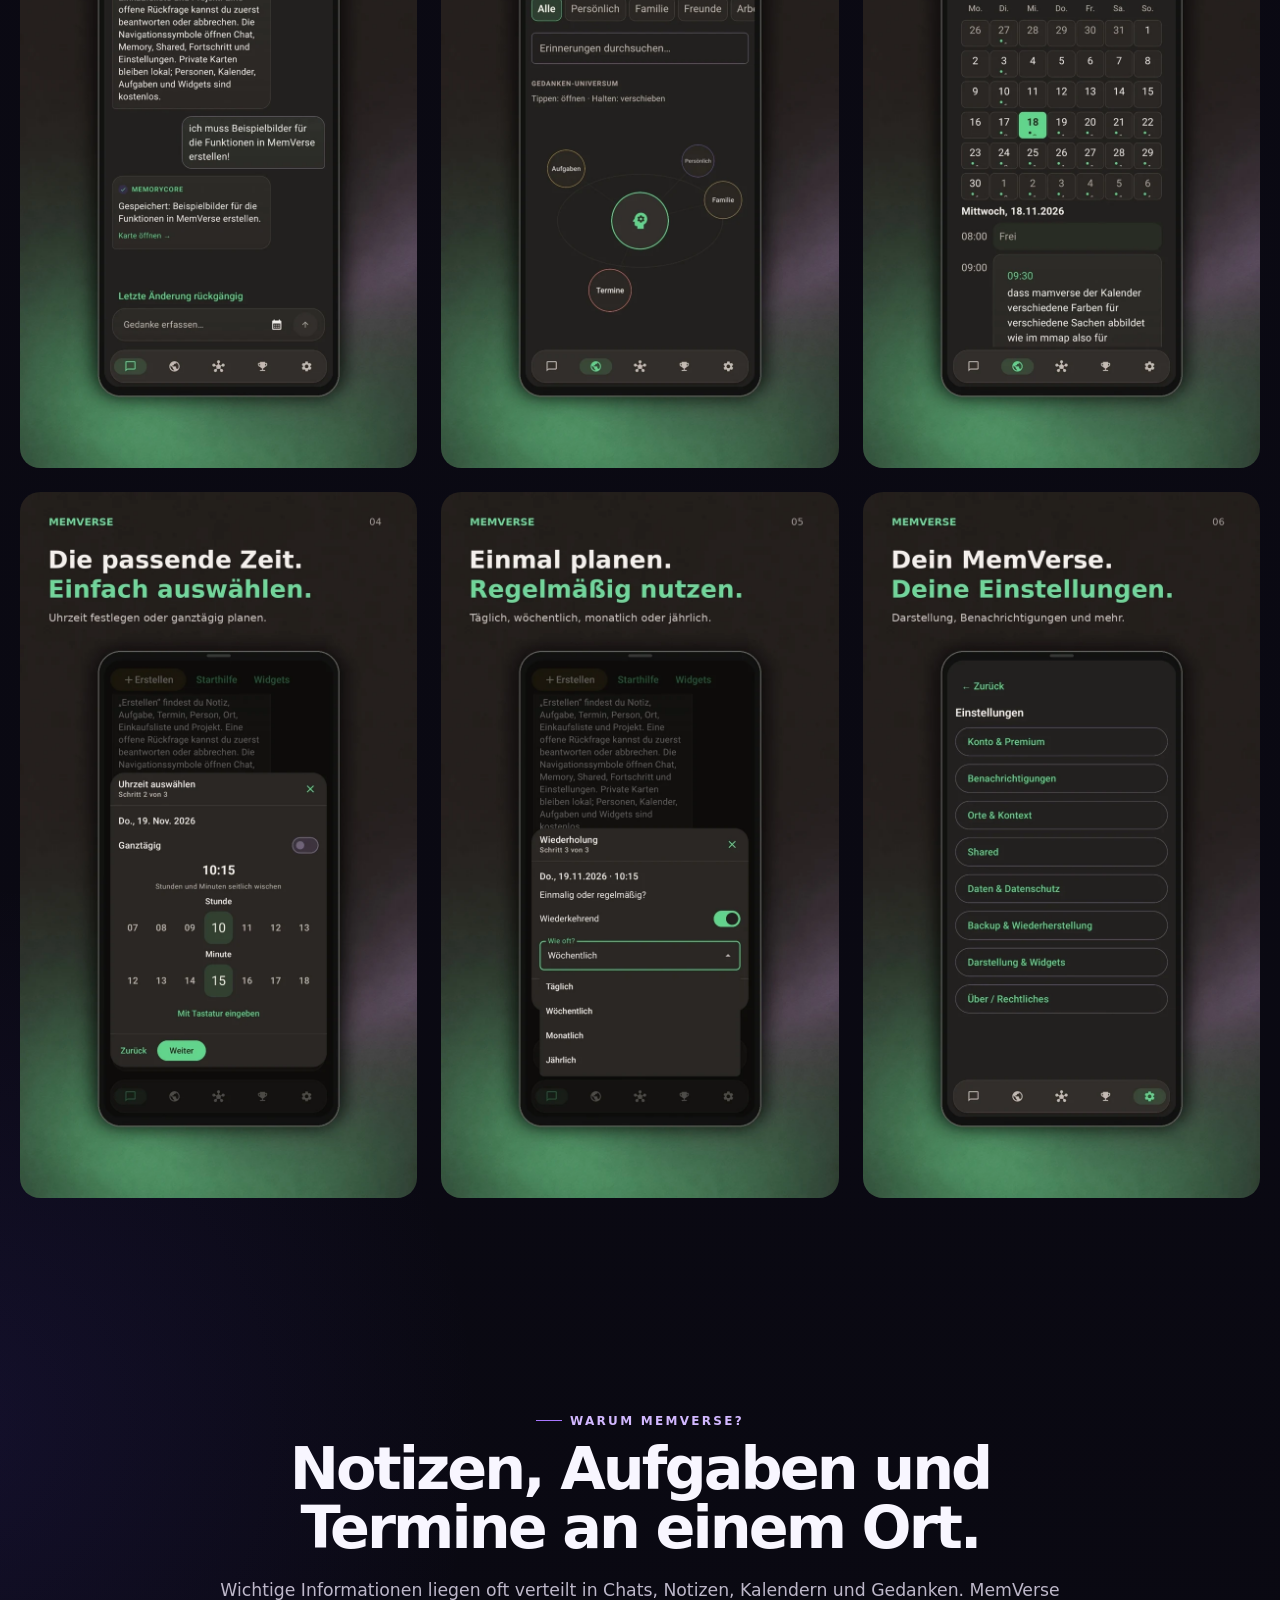
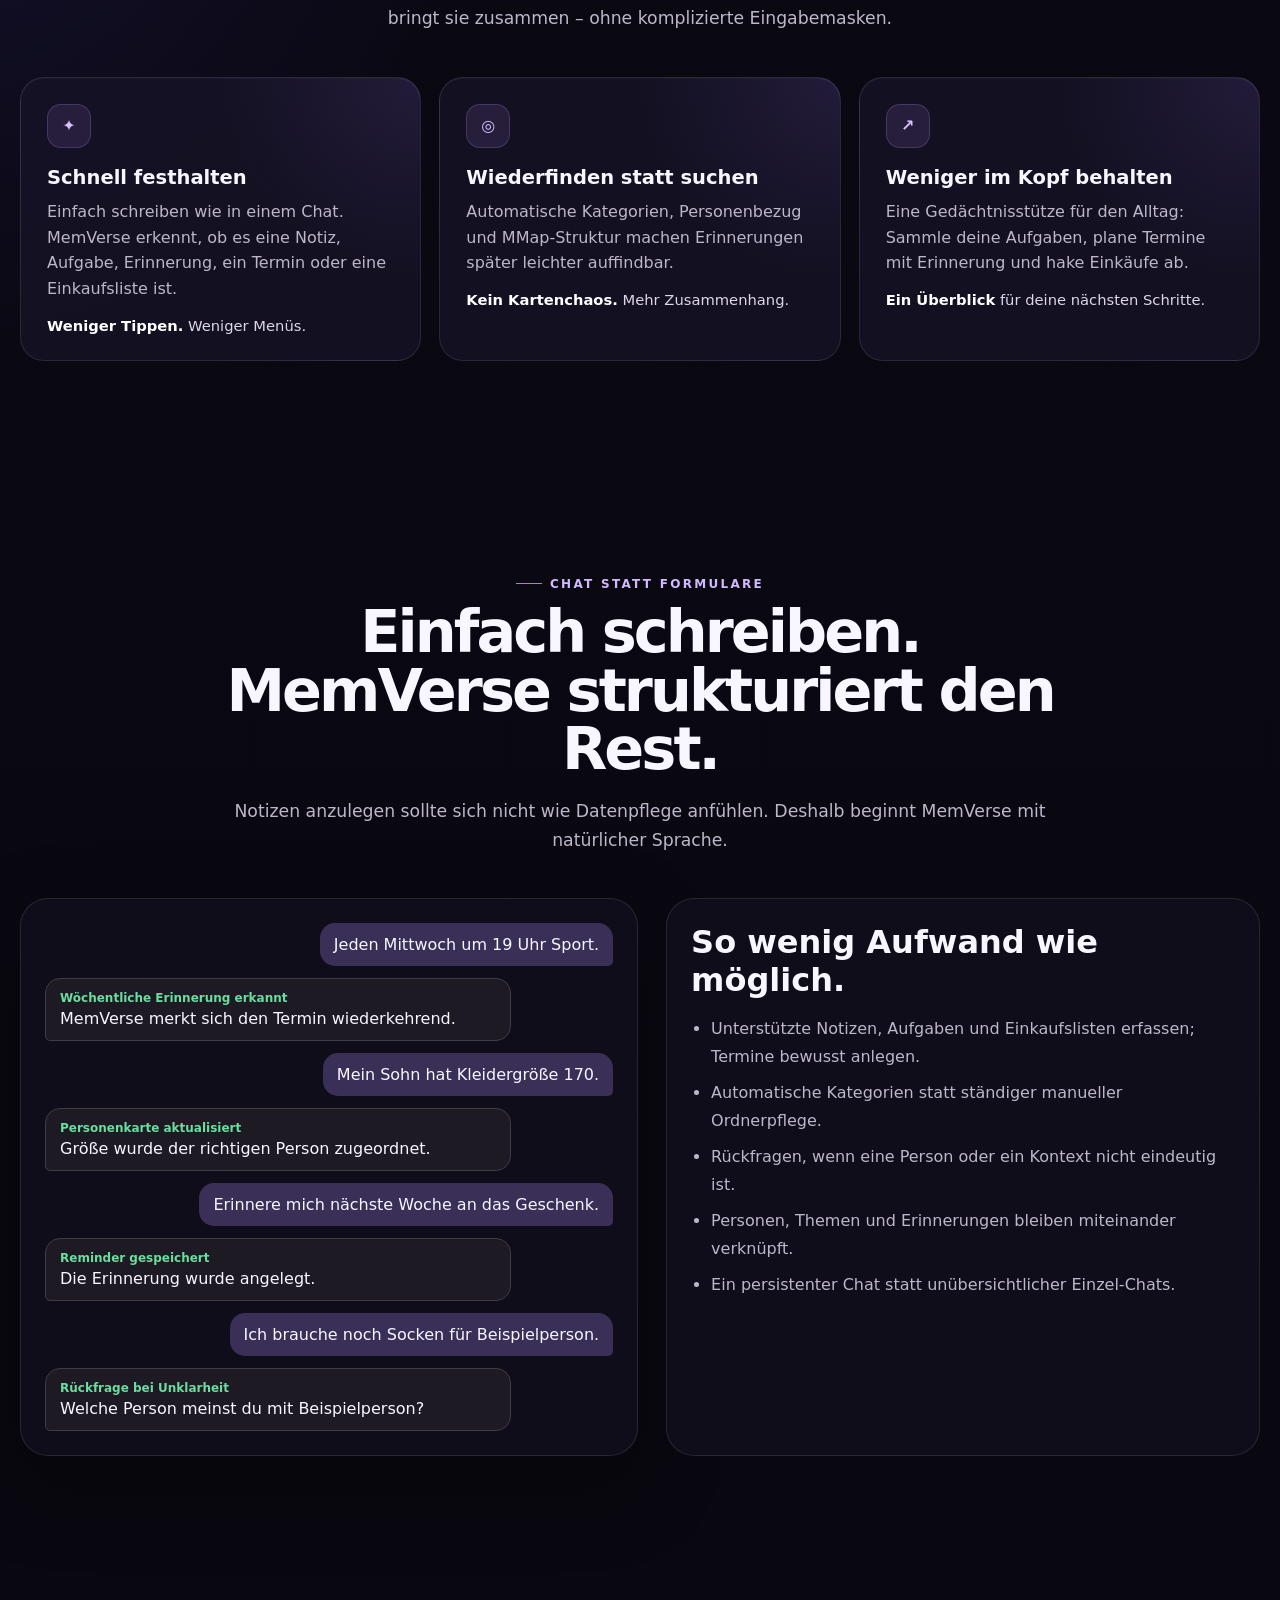
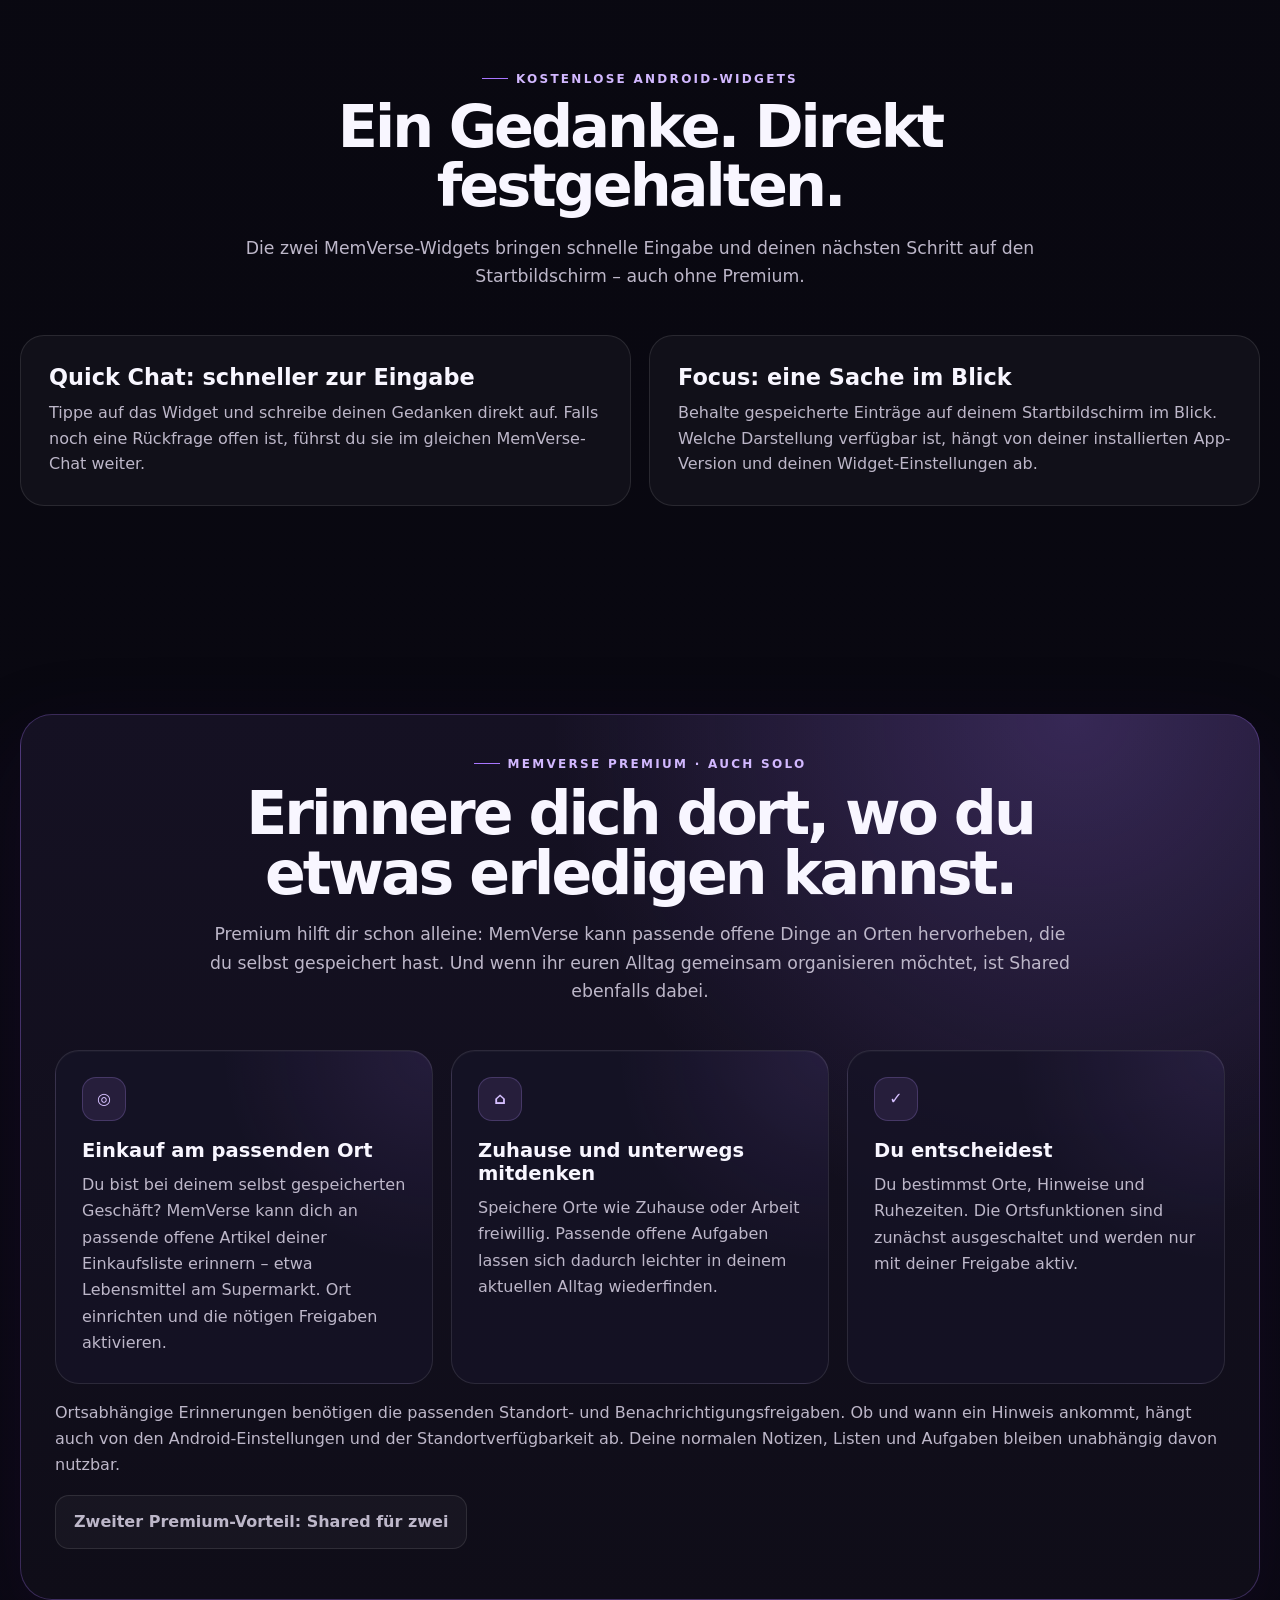
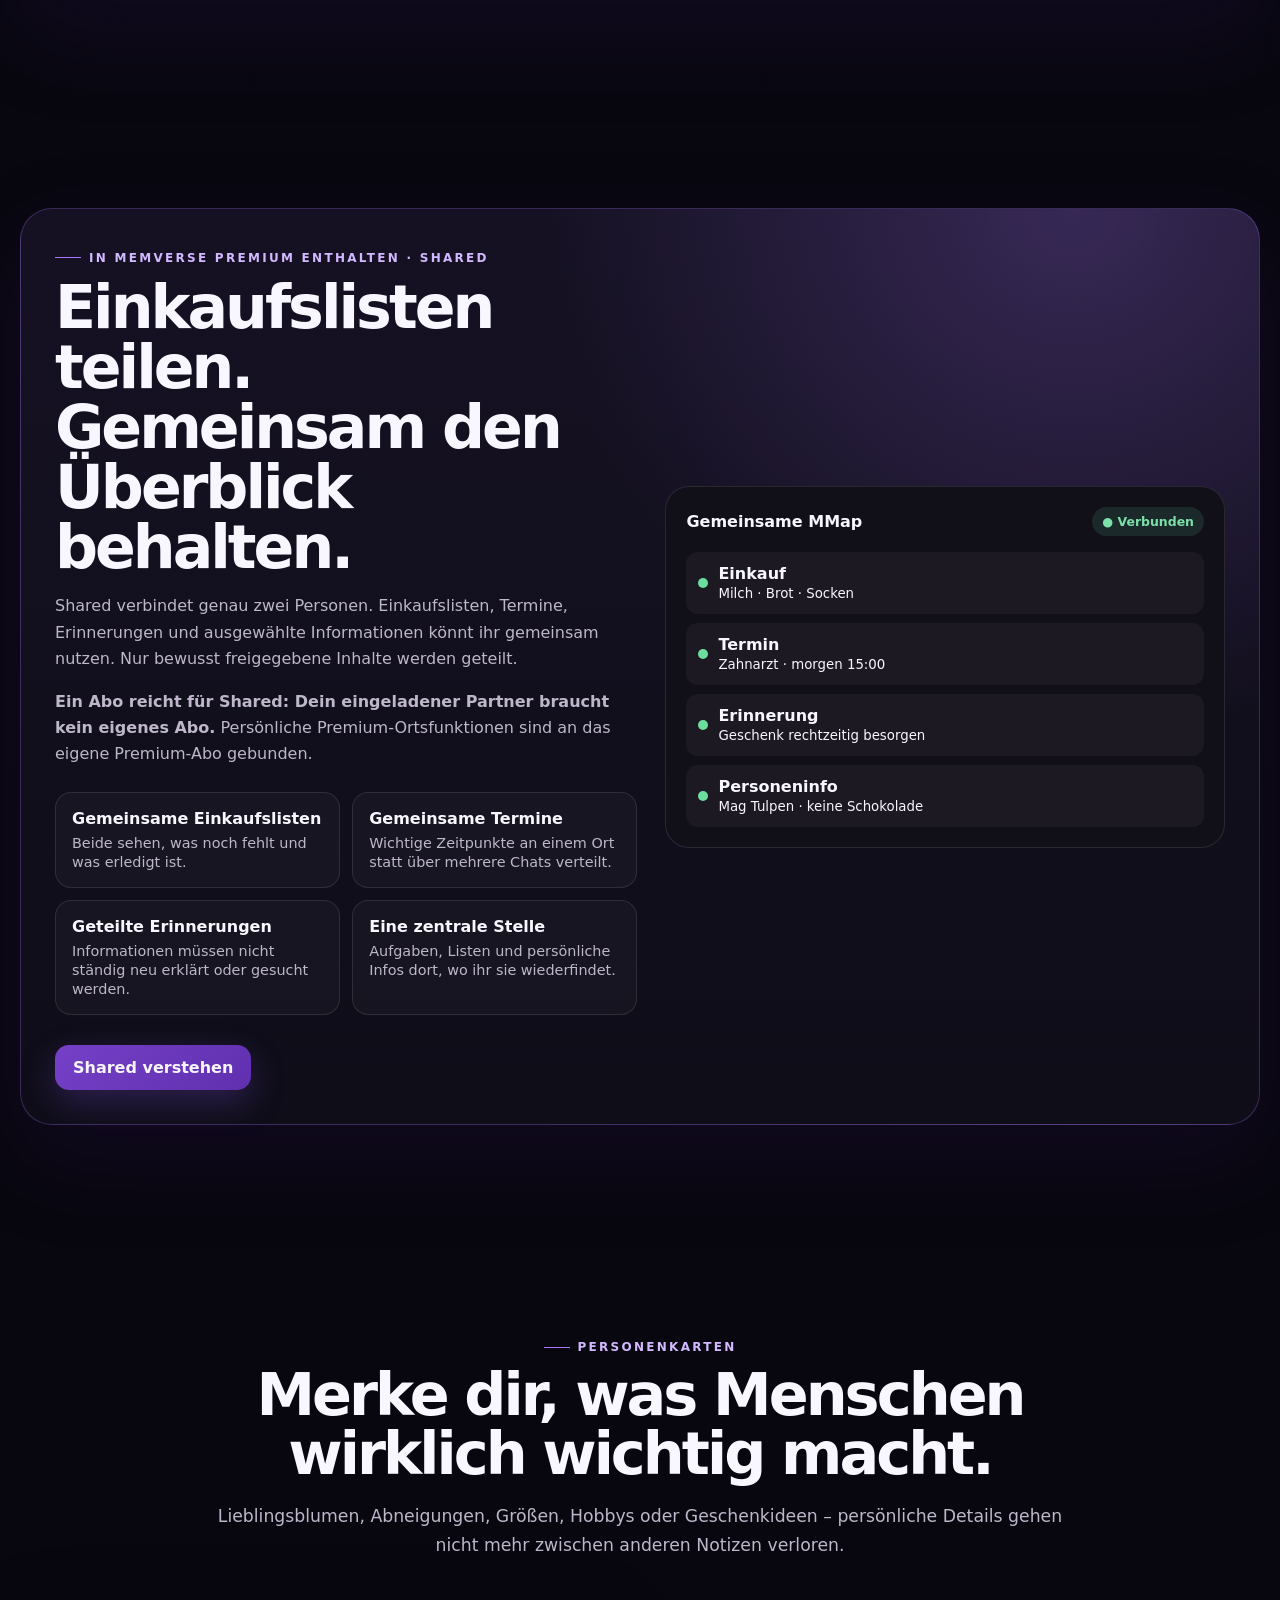
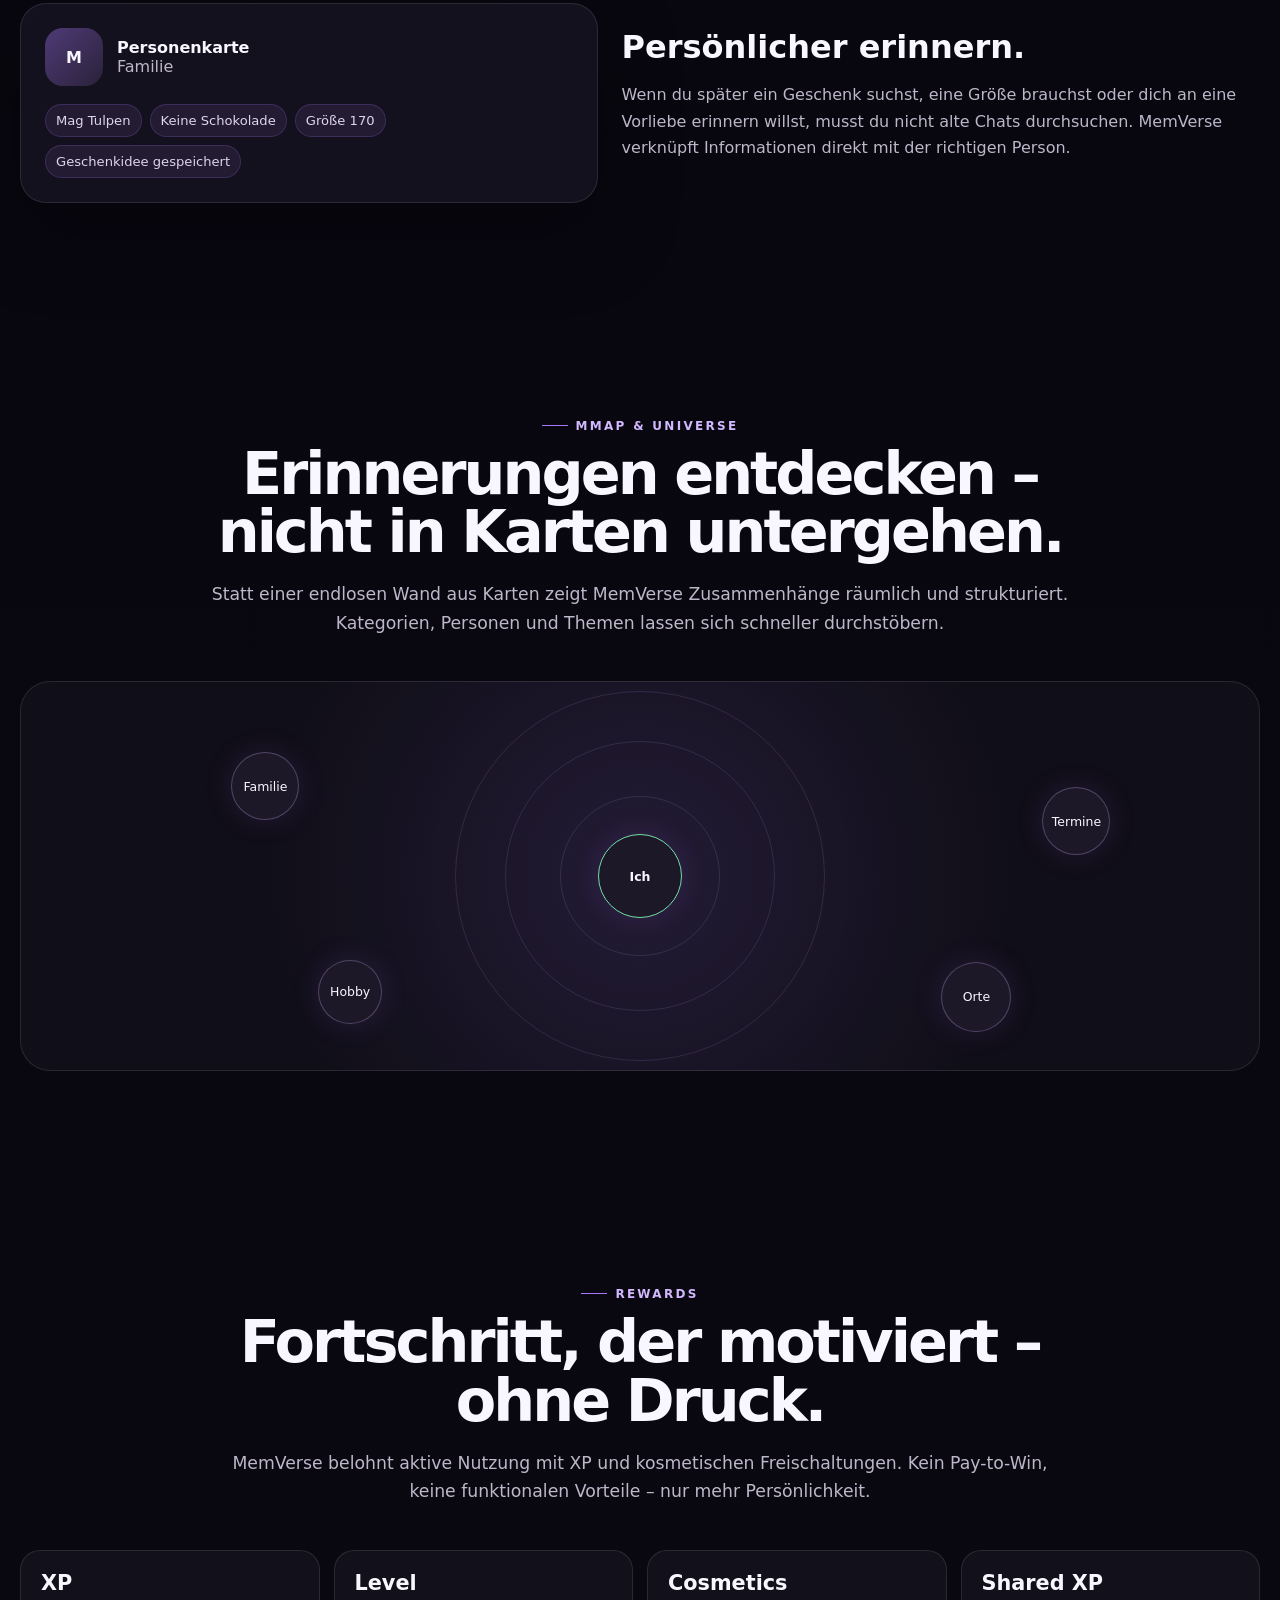
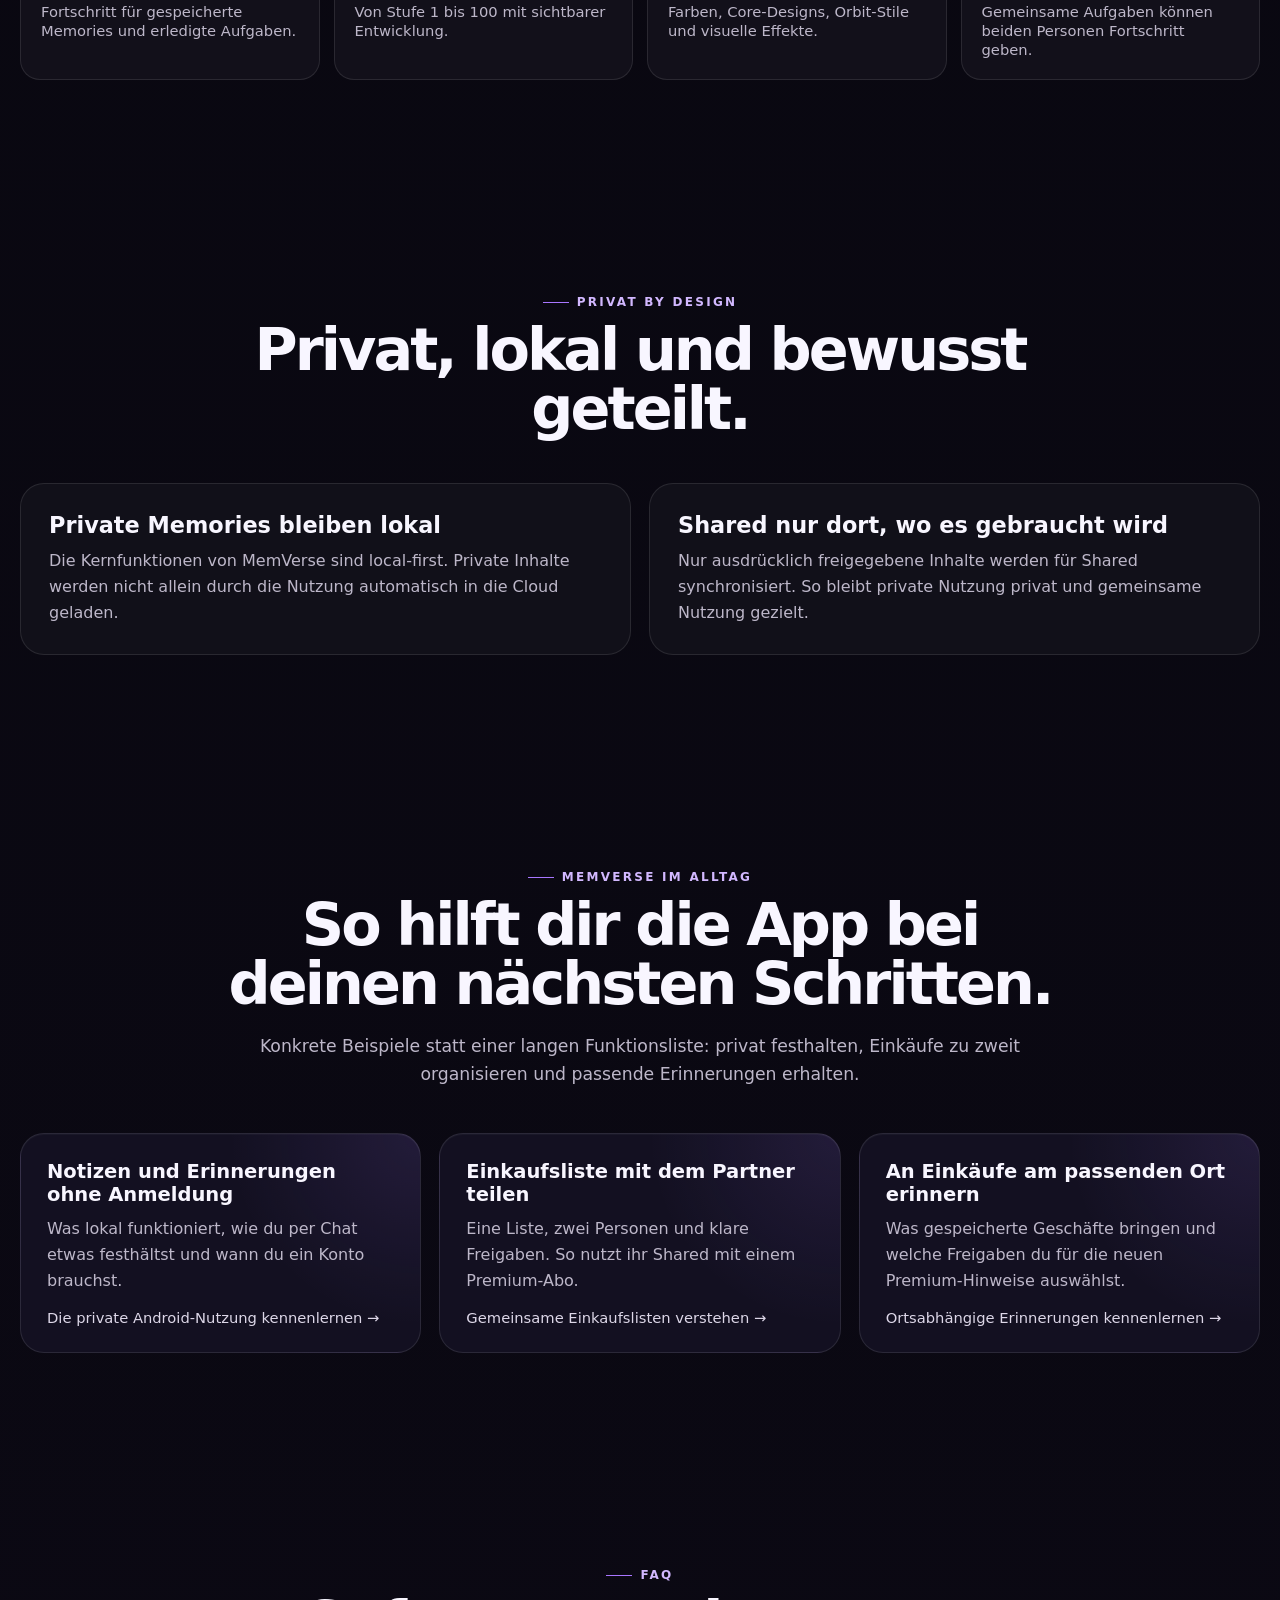
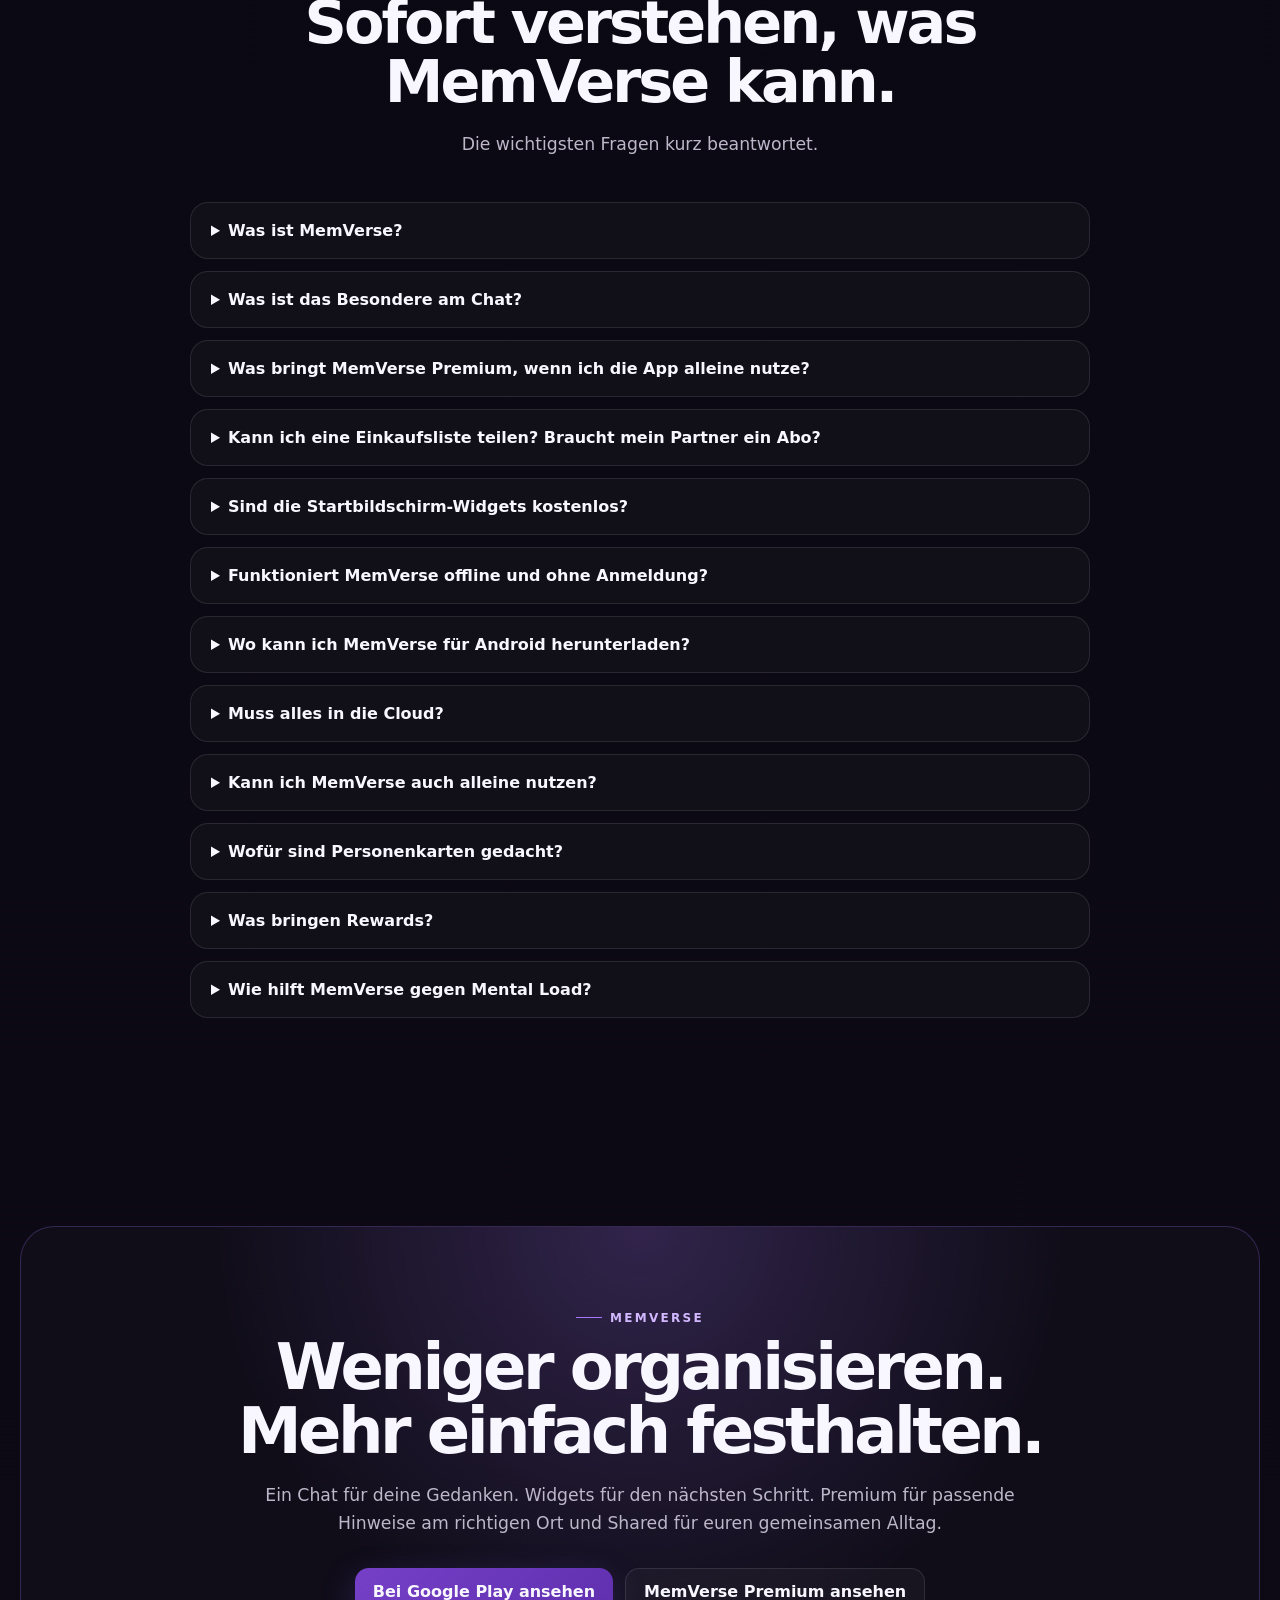
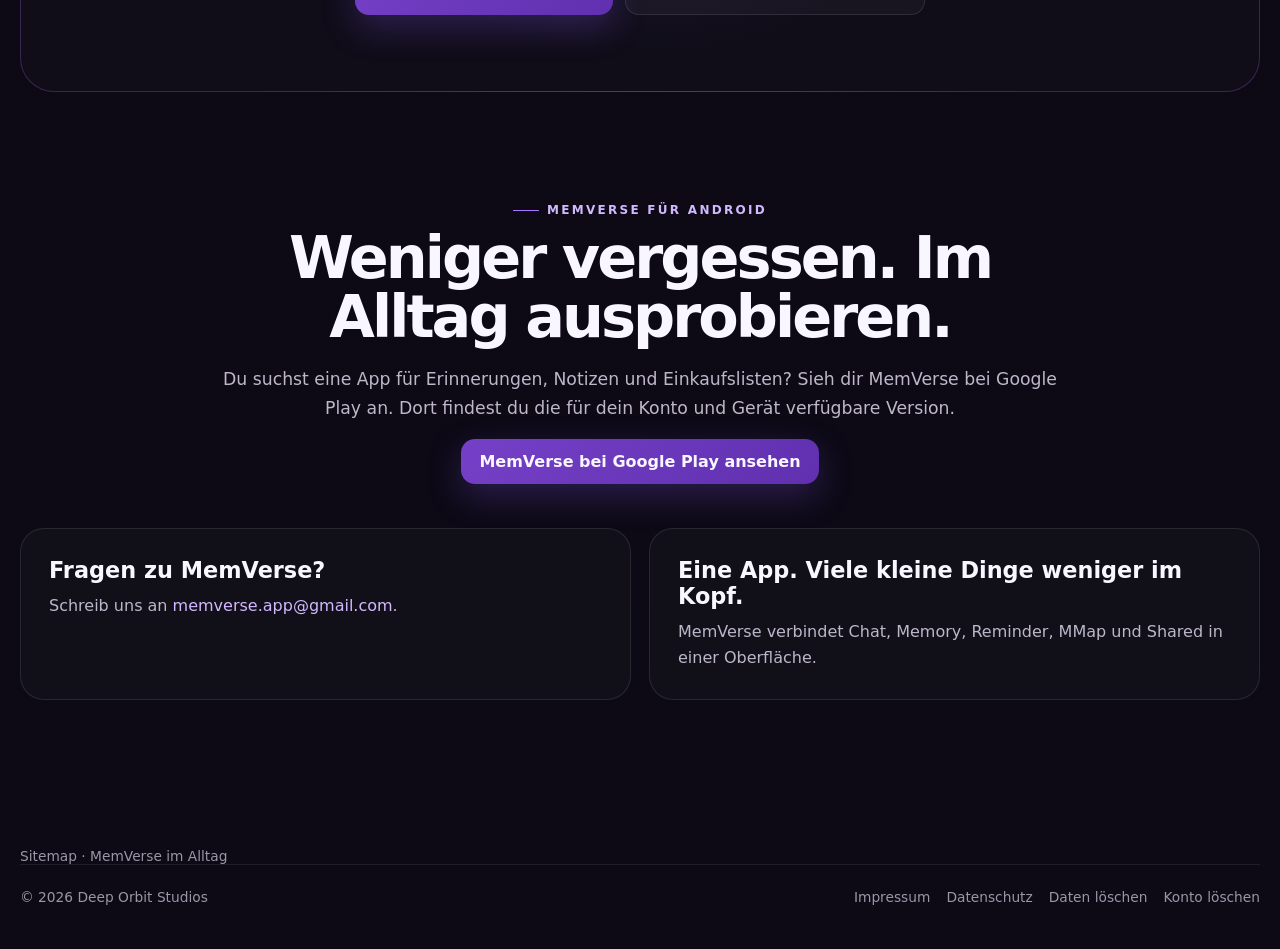
==== commit 72993a9c: "Replace beta recruitment with authentic app screenshot gallery" ====
--- a/index.html
+++ b/index.html
@@ -225,7 +225,7 @@
   .device.main{left:7%;width:285px;height:520px}.device.side{right:-10%;width:220px;height:420px}
   .grid-3,.shared-benefits,.trust,.reward-row{grid-template-columns:1fr}.section{padding:78px 0}.shared{padding:24px}
 }
-</style>
+.real-hero img{display:block;width:min(100%,390px);height:auto;margin:auto;border-radius:24px;box-shadow:var(--shadow)}.screenshot-gallery{display:grid;grid-template-columns:repeat(3,minmax(0,1fr));gap:24px}.screenshot-gallery img{width:100%;height:auto;display:block;border-radius:20px}.screenshot-gallery a{transition:transform .2s}.screenshot-gallery a:hover{transform:translateY(-4px)}@media(max-width:720px){.screenshot-gallery{grid-template-columns:repeat(2,minmax(0,1fr));gap:12px}.real-hero img{max-width:340px}} </style>
 </head>
 <body>
 <a class="skip-link" href="#top">Zum Inhalt</a>
@@ -264,39 +264,11 @@
     </div>
   </div>
 
-  <div class="hero-visual" role="img" aria-label="Illustration: MemVerse erfasst Termine, persönliche Details und Einkaufsartikel per Chat. Shared zeigt ausgewählte Inhalte für zwei Personen.">
-    <p style="position:absolute;bottom:-24px;left:0;color:var(--muted);font-size:.9rem">Schematische Beispiele · keine App-Screenshots</p><div class="glow"></div>
-    <div class="device main">
-      <div class="screen">
-        <div class="apphead"><span class="mini">M</span>MemVerse <span class="status">● LOKAL</span></div>
-        <div class="tabs"><b>CHAT</b><span>MEMORY</span><span>SHARED</span><span>FORTSCHRITT</span></div>
-        <div class="chat">
-          <div class="bubble me">Termin: morgen 15 Uhr Zahnarzt.</div>
-          <div class="bubble ok"><strong>✓ TERMIN ERKANNT</strong>Terminangaben prüfen und bei Bedarf bestätigen.</div>
-          <div class="bubble me">Meine Frau mag Tulpen, aber keine Schokolade.</div>
-          <div class="bubble ok"><strong>✓ PERSONENKARTE AKTUALISIERT</strong>Vorliebe und Abneigung gespeichert.</div>
-          <div class="bubble me">Ich brauche noch Milch, Eier und Brot.</div>
-          <div class="bubble ok"><strong>✓ EINKAUFSLISTE</strong>3 Artikel hinzugefügt.</div>
-        </div>
-      </div>
-    </div>
-    <div class="device side">
-      <div class="screen">
-        <div class="apphead"><span class="mini">M</span>Shared <span class="status">● VERBUNDEN</span></div>
-        <div class="sharedcard">
-          <small>MEMVERSE PREMIUM · SHARED</small>
-          <h3>Gemeinsam im Blick</h3>
-          <div class="sharedrow">Einkaufsliste · 8 offen</div>
-          <div class="sharedrow">Zahnarzt · morgen 15:00</div>
-          <div class="sharedrow">Geschenkidee · Tulpen</div>
-        </div>
-        <div class="metric"><span>Fortschritt</span><b>Level 7</b></div>
-        <div class="metric"><span>Shared</span><b>2 Personen</b></div>
-      </div>
-    </div>
-  </div>
-</section>
-
+  <div class="real-hero"><a href="#einblicke"><img src="assets/screenshots/memverse-01.webp" width="810" height="1440" alt="MemVerse: Gedanken direkt im Chat festhalten" fetchpriority="high"></a></div>
+
+</section>
+
+<section id="einblicke" class="wrap section"><div class="section-head"><div class="eyebrow">Einblicke in die App</div><h2>So sieht MemVerse aus.</h2><p>Chat, Universe und Kalender: Entdecke die App anhand echter Bildschirmaufnahmen. Tippe auf ein Bild, um es groß anzusehen.</p></div><div class="screenshot-gallery"><a href="assets/screenshots/memverse-01.webp" target="_blank" rel="noopener" aria-label="Gedanken als Notiz oder Aufgabe im Chat festhalten – Großansicht"><img src="assets/screenshots/memverse-01.webp" alt="Gedanken als Notiz oder Aufgabe im Chat festhalten" width="810" height="1440" loading="lazy" decoding="async"></a><a href="assets/screenshots/memverse-02.webp" target="_blank" rel="noopener" aria-label="Karten und Kategorien im Universe überblicken – Großansicht"><img src="assets/screenshots/memverse-02.webp" alt="Karten und Kategorien im Universe überblicken" width="810" height="1440" loading="lazy" decoding="async"></a><a href="assets/screenshots/memverse-03.webp" target="_blank" rel="noopener" aria-label="Termine in der Kalenderansicht – Großansicht"><img src="assets/screenshots/memverse-03.webp" alt="Termine in der Kalenderansicht" width="810" height="1440" loading="lazy" decoding="async"></a><a href="assets/screenshots/memverse-04.webp" target="_blank" rel="noopener" aria-label="Uhrzeit und ganztägige Termine auswählen – Großansicht"><img src="assets/screenshots/memverse-04.webp" alt="Uhrzeit und ganztägige Termine auswählen" width="810" height="1440" loading="lazy" decoding="async"></a><a href="assets/screenshots/memverse-05.webp" target="_blank" rel="noopener" aria-label="Wiederholung täglich, wöchentlich, monatlich oder jährlich – Großansicht"><img src="assets/screenshots/memverse-05.webp" alt="Wiederholung täglich, wöchentlich, monatlich oder jährlich" width="810" height="1440" loading="lazy" decoding="async"></a><a href="assets/screenshots/memverse-06.webp" target="_blank" rel="noopener" aria-label="Einstellungen für Darstellung und Benachrichtigungen – Großansicht"><img src="assets/screenshots/memverse-06.webp" alt="Einstellungen für Darstellung und Benachrichtigungen" width="810" height="1440" loading="lazy" decoding="async"></a></div></section>
 <section class="wrap section">
   <div class="section-head">
     <div class="eyebrow">Warum MemVerse?</div>
@@ -517,9 +489,6 @@
     <h2>Weniger vergessen. Im Alltag ausprobieren.</h2>
     <p>Du suchst eine App für Erinnerungen, Notizen und Einkaufslisten? Sieh dir MemVerse bei Google Play an. Dort findest du die für dein Konto und Gerät verfügbare Version.</p>
     <a class="btn primary" href="https://play.google.com/store/apps/details?id=com.phos.app&amp;pcampaignid=web_share" rel="noopener">MemVerse bei Google Play ansehen</a>
-    <p>Du möchtest neue Funktionen vorab testen?</p>
-    <a class="btn primary" href="mailto:memverse.app@gmail.com?subject=MemVerse%20Android-Beta">Beta-Zugang per E-Mail anfragen</a>
-    <p>Vorabversionen können vom veröffentlichten Funktionsumfang abweichen. Bitte sende keine Passwörter oder sensiblen Inhalte mit deiner Testanfrage. <a href="privacy.html#website">Datenschutz zur Kontaktaufnahme</a></p>
   </div>
   <div class="trust">
     <div><h3>Fragen zu MemVerse?</h3><p>Schreib uns an <a style="color:var(--violet2)" href="mailto:memverse.app@gmail.com">memverse.app@gmail.com</a>.</p></div>
